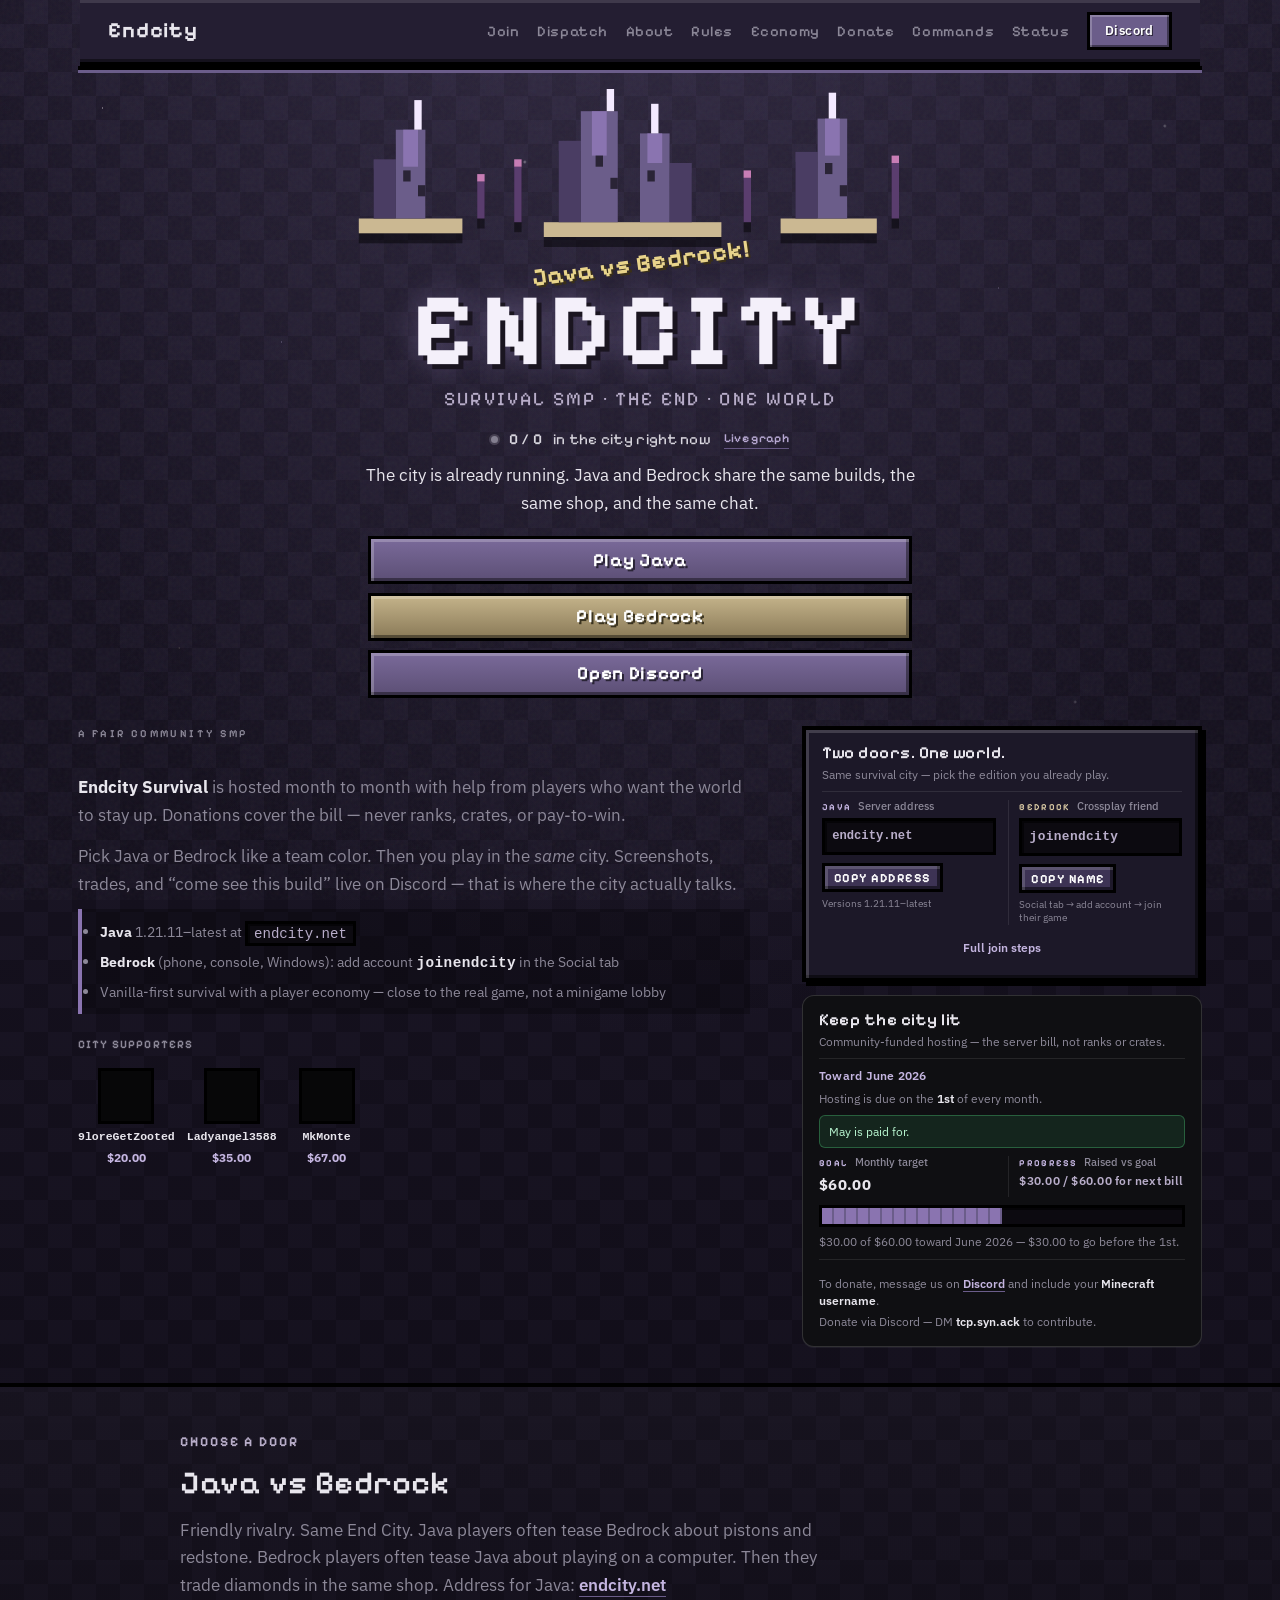
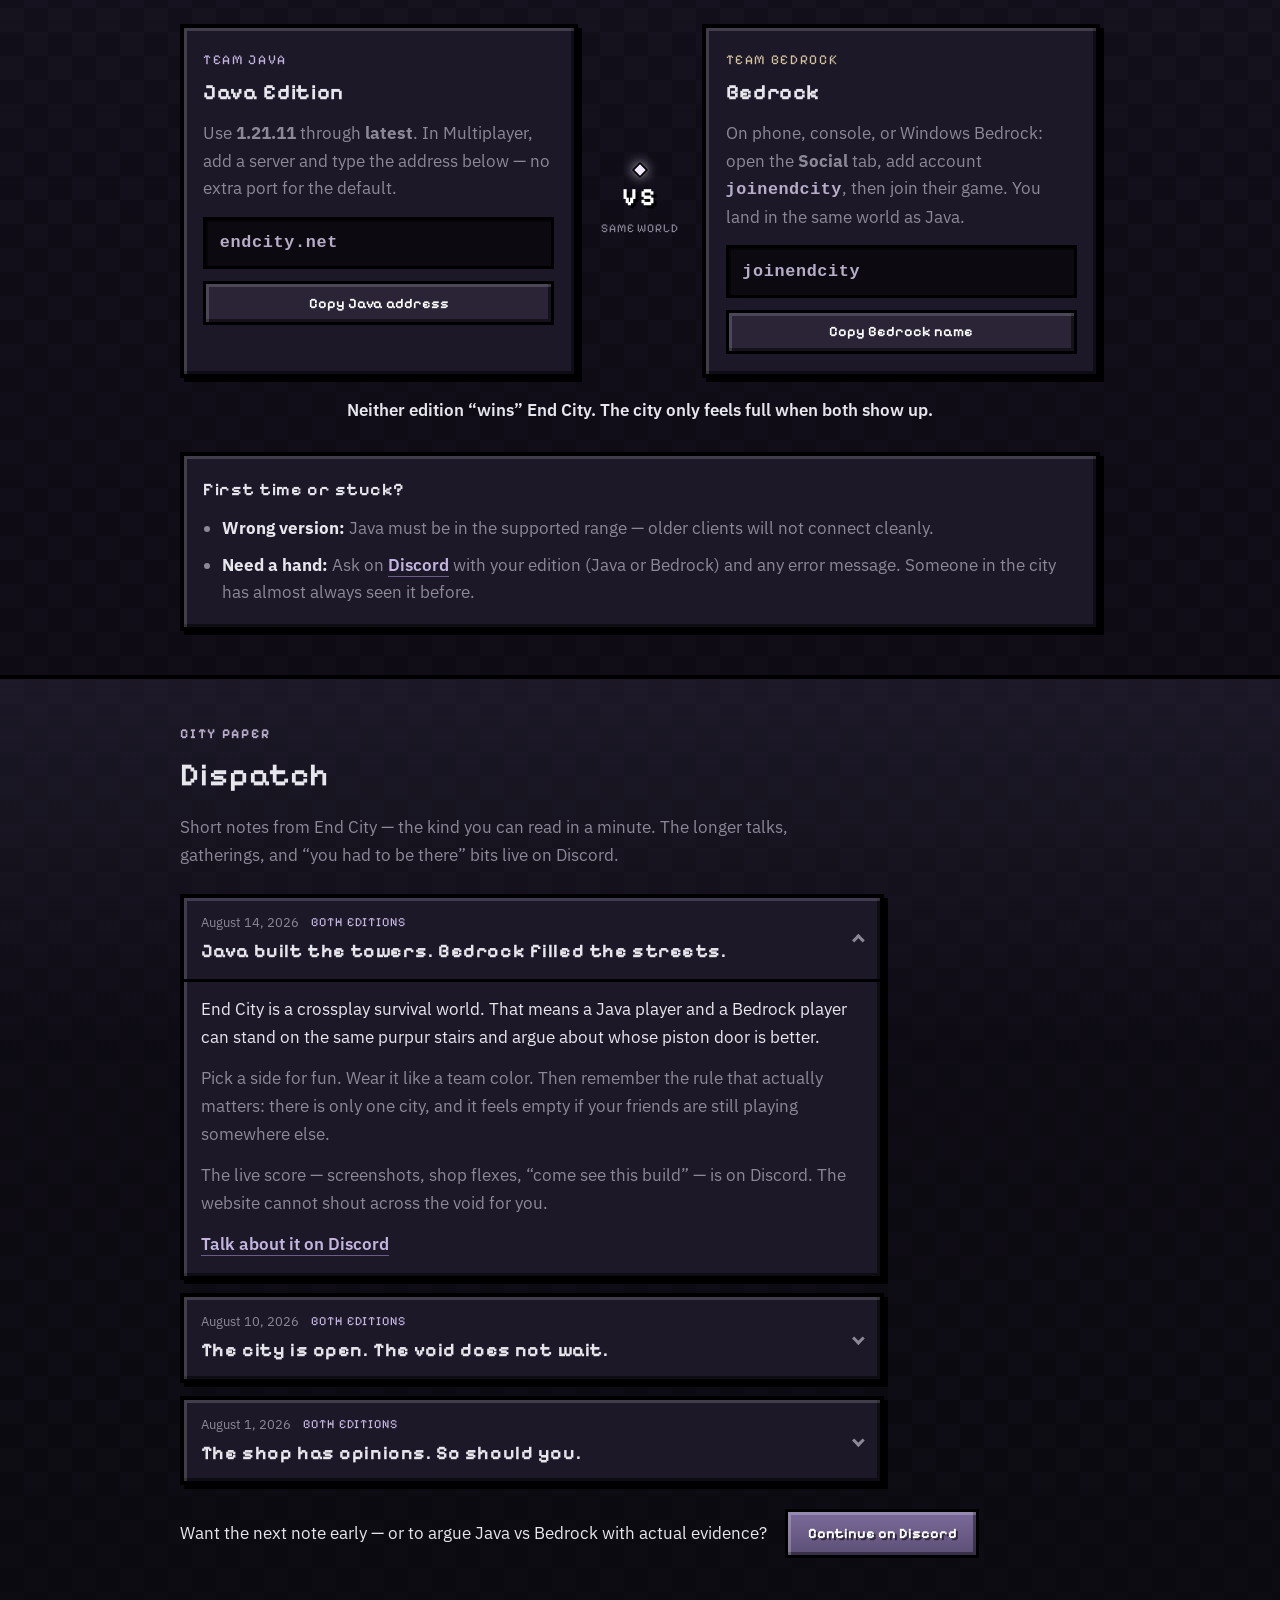
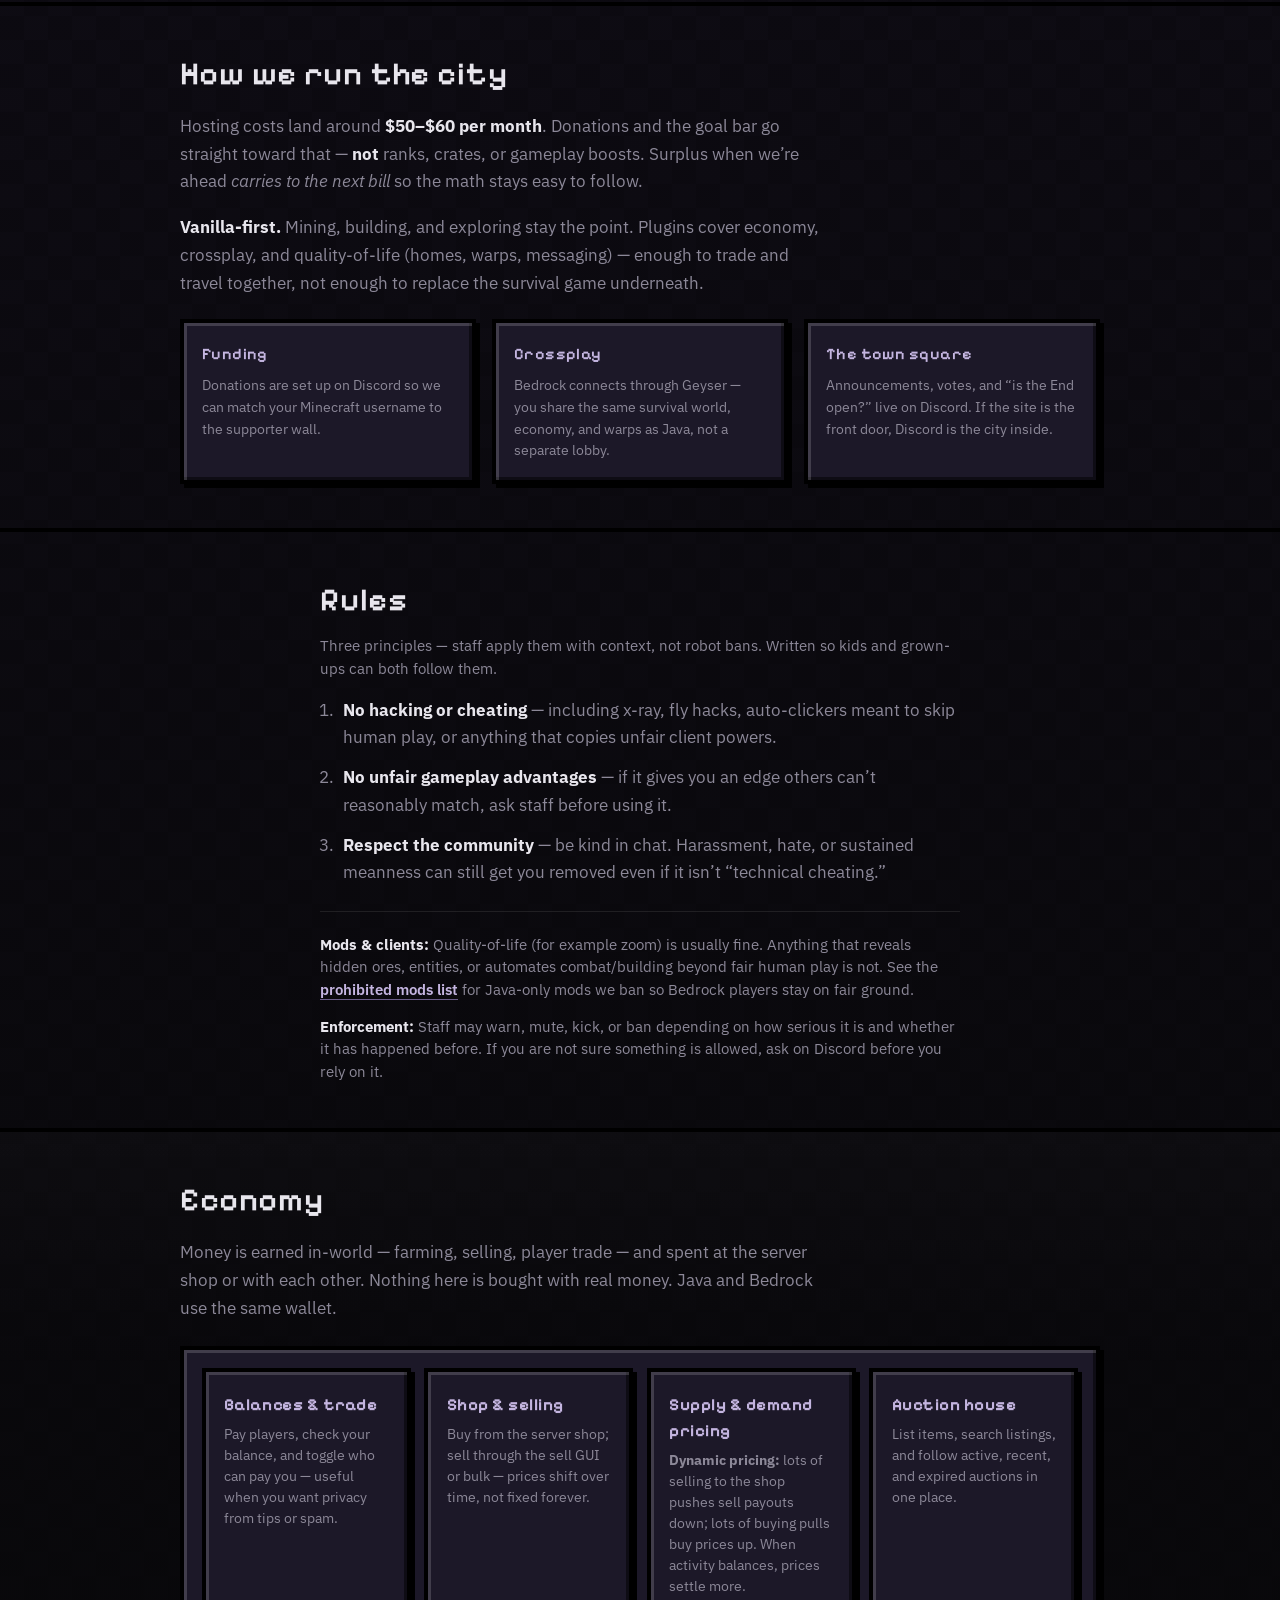
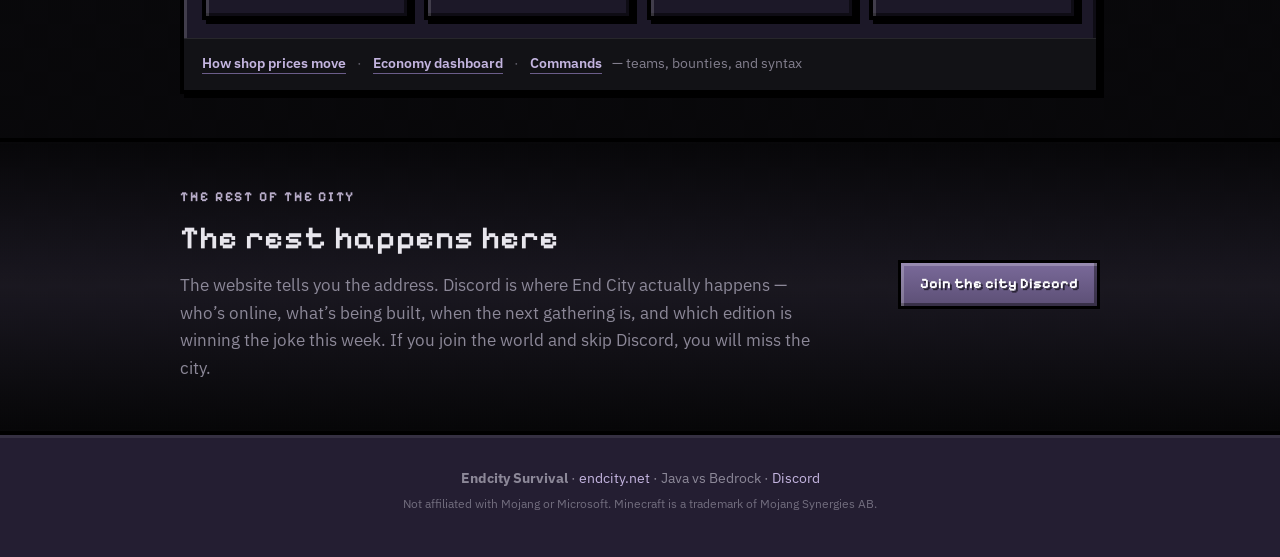
==== index.html @ c72b83fe "upo" ====
<!DOCTYPE html>
<html lang="en">
<head>
  <meta charset="UTF-8" />
  <meta name="viewport" content="width=device-width, initial-scale=1" />
  <meta name="description" content="Endcity Survival — Java vs Bedrock on one Minecraft SMP. Fair play, player economy, community-funded. Join at endcity.net." />
  <meta name="theme-color" content="#0a0a0c" />
  <title>Endcity Survival — Java vs Bedrock</title>
  <link rel="preconnect" href="https://fonts.googleapis.com" />
  <link rel="preconnect" href="https://fonts.gstatic.com" crossorigin />
  <link href="https://fonts.googleapis.com/css2?family=Fraunces:ital,opsz,wght@0,9..144,500;0,9..144,600;0,9..144,700;1,9..144,500&family=IBM+Plex+Sans:ital,wght@0,400;0,500;0,600;0,700;1,400&family=Pixelify+Sans:wght@400;500;600;700&display=swap" rel="stylesheet" />
  <link rel="stylesheet" href="styles.css" />
  <link rel="stylesheet" href="home.css" />
</head>
<body class="page-home">
  <div class="noise" aria-hidden="true"></div>
  <div class="void-stars" aria-hidden="true"></div>
  <header class="site-header">
    <a class="logo" href="#top"><span class="logo-mark" aria-hidden="true"></span>Endcity</a>
    <nav class="nav" aria-label="Primary">
      <a href="#join">Join</a>
      <a href="#dispatch">Dispatch</a>
      <a href="#about">About</a>
      <a href="#rules">Rules</a>
      <a href="#economy">Economy</a>
      <a href="#donate">Donate</a>
      <a href="commands.html">Commands</a>
      <a href="/status">Status</a>
      <a class="nav-cta" href="https://discord.gg/Z5sZx9cjsC" data-discord-invite target="_blank" rel="noopener noreferrer">Discord</a>
    </nav>
    <button type="button" class="nav-toggle" aria-expanded="false" aria-controls="nav-panel" aria-label="Open menu">
      <span></span><span></span><span></span>
    </button>
  </header>
  <div id="nav-panel" class="nav-panel" hidden>
    <div class="nav-panel-group">
      <a href="#join">Join</a>
      <a href="#dispatch">Dispatch</a>
      <a href="#about">About</a>
      <a href="#rules">Rules</a>
      <a href="#economy">Economy</a>
      <a href="#donate">Donate</a>
      <a href="commands.html">Commands</a>
      <a href="/status">Status</a>
      <a class="nav-cta nav-cta--panel" href="https://discord.gg/Z5sZx9cjsC" data-discord-invite target="_blank" rel="noopener noreferrer">Discord</a>
    </div>
  </div>

  <main id="top">
    <section class="hero-section end-hero" aria-labelledby="intro-heading">
      <div class="end-banner" aria-hidden="true">
        <svg class="end-banner-art" viewBox="0 0 320 80" xmlns="http://www.w3.org/2000/svg" preserveAspectRatio="xMidYMax meet">
          <g fill="#cbb892">
            <rect x="8" y="70" width="56" height="8"/>
            <rect x="108" y="72" width="96" height="8"/>
            <rect x="236" y="70" width="52" height="8"/>
          </g>
          <g fill="#4a3d63">
            <rect x="16" y="38" width="12" height="32"/>
            <rect x="116" y="28" width="12" height="44"/>
            <rect x="176" y="40" width="12" height="32"/>
            <rect x="244" y="34" width="12" height="36"/>
          </g>
          <g fill="#6b5d8a">
            <rect x="28" y="22" width="16" height="48"/>
            <rect x="128" y="12" width="20" height="60"/>
            <rect x="160" y="24" width="16" height="48"/>
            <rect x="256" y="16" width="16" height="54"/>
          </g>
          <g fill="#8a74b0">
            <rect x="32" y="22" width="8" height="20"/>
            <rect x="134" y="12" width="8" height="24"/>
            <rect x="164" y="24" width="8" height="16"/>
            <rect x="260" y="16" width="8" height="20"/>
          </g>
          <g fill="#2a2436">
            <rect x="32" y="44" width="4" height="6"/>
            <rect x="40" y="52" width="4" height="6"/>
            <rect x="136" y="36" width="4" height="6"/>
            <rect x="144" y="48" width="4" height="6"/>
            <rect x="164" y="44" width="4" height="6"/>
            <rect x="260" y="40" width="4" height="6"/>
            <rect x="268" y="52" width="4" height="6"/>
          </g>
          <g fill="#f3e9ff">
            <rect x="38" y="6" width="4" height="16"/>
            <rect x="142" y="0" width="4" height="12"/>
            <rect x="166" y="8" width="4" height="16"/>
            <rect x="262" y="2" width="4" height="14"/>
          </g>
          <g fill="#5a3d6e">
            <rect x="72" y="50" width="4" height="20"/>
            <rect x="92" y="42" width="4" height="30"/>
            <rect x="216" y="48" width="4" height="24"/>
            <rect x="296" y="40" width="4" height="30"/>
          </g>
          <g fill="#c77db5">
            <rect x="72" y="46" width="4" height="4"/>
            <rect x="92" y="38" width="4" height="4"/>
            <rect x="216" y="44" width="4" height="4"/>
            <rect x="296" y="36" width="4" height="4"/>
          </g>
        </svg>
      </div>

      <div class="mc-title">
        <p class="mc-splash">Java vs Bedrock!</p>
        <h1 id="intro-heading" class="intro-title">Endcity</h1>
        <p class="mc-title-sub">Survival SMP · The End · One world</p>
        <p class="hero-playercount" id="hero-playercount" aria-live="polite">
          <span class="hero-playercount__dot" id="hero-playercount-dot" aria-hidden="true"></span>
          <span class="hero-playercount__nums">
            <span id="hero-playercount-online">—</span><span class="hero-playercount__sep" aria-hidden="true"> / </span><span id="hero-playercount-max">—</span>
          </span>
          <span class="hero-playercount__suffix">in the city right now</span>
          <a class="domain-link hero-playercount__link" href="/status">Live graph</a>
        </p>
        <p class="hero-deck">The city is already running. Java and Bedrock share the same builds, the same shop, and the same chat.</p>
        <div class="hero-actions hero-actions--primary">
          <a class="btn btn-hero" href="#join">Play Java</a>
          <a class="btn btn-hero btn-hero--bedrock" href="#join">Play Bedrock</a>
          <a class="btn btn-hero" href="https://discord.gg/Z5sZx9cjsC" data-discord-invite target="_blank" rel="noopener noreferrer">Open Discord</a>
        </div>
      </div>

      <div class="hero-shell">
        <div class="hero-primary">
          <p class="intro-eyebrow">A fair community SMP</p>
          <div class="hero-about">
            <p>
              <strong>Endcity Survival</strong> is hosted month to month with help from players who want the world to stay up.
              Donations cover the bill — never ranks, crates, or pay-to-win.
            </p>
            <p>
              Pick Java or Bedrock like a team color. Then you play in the <em>same</em> city. Screenshots, trades, and “come see this build” live on Discord — that is where the city actually talks.
            </p>
            <ul class="hero-highlights">
              <li><strong>Java</strong> 1.21.11–latest at <code class="hero-inline-code" translate="no">endcity.net</code></li>
              <li><strong>Bedrock</strong> (phone, console, Windows): add account <strong class="join-gamertag" translate="no">joinendcity</strong> in the Social tab</li>
              <li>Vanilla-first survival with a player economy — close to the real game, not a minigame lobby</li>
            </ul>
          </div>

          <div class="donor-strip-wrap">
            <h2 class="donor-strip-title">City supporters</h2>
            <div class="donor-strip" role="region" aria-label="Recent supporters" id="donor-strip-region">
              <div class="donor-strip__track" id="donor-strip-track"></div>
            </div>
            <p class="donor-strip-empty" id="donor-strip-empty" hidden>
              No supporters listed yet — thank you for helping keep Endcity online.
            </p>
          </div>
        </div>

        <aside class="hero-aside" aria-label="Join and funding goal">
          <div class="aside-panel aside-panel--join join-card">
            <div class="join-card__head">
              <h2 class="join-card__title">Two doors. One world.</h2>
              <p class="join-card__deck">Same survival city — pick the edition you already play.</p>
            </div>
            <div class="join-card__grid" role="group" aria-label="Java and Bedrock connection details">
              <div class="join-card__col">
                <p class="join-card__kicker">
                  <span class="join-card__badge">Java</span>
                  <span class="join-card__kicker-text">Server address</span>
                </p>
                <code class="join-card__value join-card__value--address" translate="no">endcity.net</code>
                <button type="button" class="copy-chip" data-copy="endcity.net" data-copy-label="Java address" aria-label="Copy Java address">Copy address</button>
                <p class="join-card__note">Versions 1.21.11–latest</p>
              </div>
              <div class="join-card__col join-card__col--bedrock">
                <p class="join-card__kicker">
                  <span class="join-card__badge join-card__badge--bedrock">Bedrock</span>
                  <span class="join-card__kicker-text">Crossplay friend</span>
                </p>
                <code class="join-card__value join-card__value--tag" translate="no">joinendcity</code>
                <button type="button" class="copy-chip" data-copy="joinendcity" data-copy-label="Bedrock account" aria-label="Copy Bedrock account name">Copy name</button>
                <p class="join-card__note">Social tab → add account → join their game</p>
              </div>
            </div>
            <a class="join-card__link" href="#join">Full join steps</a>
          </div>

          <section id="donate" class="section-donate aside-fund" aria-labelledby="donate-heading">
            <div class="donate-card donate-card--sidebar fund-card">
              <div class="fund-card__head">
                <h2 id="donate-heading" class="fund-card__title">Keep the city lit</h2>
                <p class="fund-card__deck">Community-funded hosting — the server bill, not ranks or crates.</p>
              </div>

              <div class="fund-card__panel">
                <p class="fund-card__period" id="goal-month">—</p>
                <p class="fund-card__bill" id="bill-due-line"></p>
                <p class="fund-card__billing-note" id="billing-note" hidden></p>

                <div class="fund-card__grid">
                  <div class="fund-card__col">
                    <p class="fund-card__kicker">
                      <span class="fund-card__badge">Goal</span>
                      <span class="fund-card__kicker-text">Monthly target</span>
                    </p>
                    <p class="fund-card__figure" id="goal-amount">$0.00</p>
                  </div>
                  <div class="fund-card__col fund-card__col--split">
                    <p class="fund-card__kicker">
                      <span class="fund-card__badge">Progress</span>
                      <span class="fund-card__kicker-text">Raised vs goal</span>
                    </p>
                    <p class="fund-card__figure fund-card__figure--progress" id="fund-raised-summary">—</p>
                  </div>
                </div>

                <div
                  class="progress-wrap progress-wrap--sidebar progress-wrap--fund"
                  role="progressbar"
                  aria-valuemin="0"
                  aria-valuemax="100"
                  aria-valuenow="0"
                  aria-labelledby="goal-progress-label"
                  id="goal-progressbar"
                >
                  <div class="progress-fill" id="progress-fill"></div>
                  <span class="progress-label sr-only" id="goal-progress-label">$0.00 toward goal</span>
                </div>

                <p class="fund-card__status" id="goal-status"></p>
                <p class="fund-card__rollover goal-rollover" id="goal-rollover" hidden></p>
              </div>

              <div class="fund-card__footer">
                <p class="fund-card__hint donate-instructions donate-instructions--compact">
                  To donate, message us on <a class="domain-link" href="https://discord.gg/Z5sZx9cjsC" data-discord-invite target="_blank" rel="noopener noreferrer">Discord</a> and include your <strong>Minecraft username</strong>.
                </p>
                <p class="fund-card__alts donate-alt-payments donate-alt-payments--compact" id="donate-alt-payments"></p>
              </div>
            </div>
          </section>
        </aside>
      </div>
    </section>

    <section id="join" class="section section-join edition-section">
      <div class="section-inner">
        <p class="edition-kicker">Choose a door</p>
        <h2 class="section-title">Java vs Bedrock</h2>
        <p class="section-intro join-lead">
          Friendly rivalry. Same End City. Java players often tease Bedrock about pistons and redstone. Bedrock players often tease Java about playing on a computer. Then they trade diamonds in the same shop. Address for Java: <a class="domain-link" href="https://endcity.net">endcity.net</a>
        </p>

        <div class="edition-arena">
          <article class="edition-card edition-card--java">
            <p class="edition-card__side">Team Java</p>
            <h3 class="edition-card__title">Java Edition</h3>
            <p class="edition-card__text">
              Use <strong>1.21.11</strong> through <strong>latest</strong>. In Multiplayer, add a server and type the address below — no extra port for the default.
            </p>
            <p class="join-address" translate="no"><code>endcity.net</code></p>
            <button type="button" class="btn btn-ghost copy-btn" data-copy="endcity.net" data-copy-label="Java address" aria-label="Copy Java address">Copy Java address</button>
          </article>

          <div class="edition-vs" aria-hidden="true">
            <span class="edition-vs__gem"></span>
            <span class="edition-vs__label">VS</span>
            <span class="edition-vs__note">same world</span>
          </div>

          <article class="edition-card edition-card--bedrock">
            <p class="edition-card__side">Team Bedrock</p>
            <h3 class="edition-card__title">Bedrock</h3>
            <p class="edition-card__text">
              On phone, console, or Windows Bedrock: open the <strong>Social</strong> tab, add account <strong class="join-gamertag" translate="no">joinendcity</strong>, then join their game. You land in the same world as Java.
            </p>
            <p class="join-address" translate="no"><code>joinendcity</code></p>
            <button type="button" class="btn btn-ghost copy-btn" data-copy="joinendcity" data-copy-label="Bedrock account" aria-label="Copy Bedrock account name">Copy Bedrock name</button>
          </article>
        </div>

        <p class="edition-together">
          Neither edition “wins” End City. The city only feels full when both show up.
        </p>

        <div class="join-extra">
          <h3 class="join-extra-title">First time or stuck?</h3>
          <ul class="join-tips">
            <li><strong>Wrong version:</strong> Java must be in the supported range — older clients will not connect cleanly.</li>
            <li><strong>Need a hand:</strong> Ask on <a class="domain-link" href="https://discord.gg/Z5sZx9cjsC" data-discord-invite target="_blank" rel="noopener noreferrer">Discord</a> with your edition (Java or Bedrock) and any error message. Someone in the city has almost always seen it before.</li>
          </ul>
        </div>
      </div>
    </section>

    <!-- Dispatch / manual blog: edit data/blog-posts.json (newest first), then deploy on Cloudflare Pages. -->
    <section id="dispatch" class="section section-dispatch" aria-labelledby="dispatch-heading">
      <div class="section-inner">
        <p class="edition-kicker">City paper</p>
        <h2 id="dispatch-heading" class="section-title">Dispatch</h2>
        <p class="section-intro">
          Short notes from End City — the kind you can read in a minute. The longer talks, gatherings, and “you had to be there” bits live on Discord.
        </p>
        <div class="dispatch-list" id="dispatch-list">
          <p class="dispatch-fallback muted">Loading city notes…</p>
        </div>
        <p class="dispatch-discord">
          Want the next note early — or to argue Java vs Bedrock with actual evidence?
          <a class="btn btn-primary btn-community" href="https://discord.gg/Z5sZx9cjsC" data-discord-invite target="_blank" rel="noopener noreferrer">Continue on Discord</a>
        </p>
      </div>
    </section>

    <section id="about" class="section section-about">
      <div class="section-inner">
        <h2 class="section-title">How we run the city</h2>
        <p class="section-intro">
          Hosting costs land around <strong>$50–$60 per month</strong>. Donations and the goal bar go straight toward that — <strong>not</strong> ranks, crates, or gameplay boosts. Surplus when we’re ahead <em>carries to the next bill</em> so the math stays easy to follow.
        </p>
        <p class="section-intro section-intro--tight">
          <strong>Vanilla-first.</strong> Mining, building, and exploring stay the point. Plugins cover economy, crossplay, and quality-of-life (homes, warps, messaging) — enough to trade and travel together, not enough to replace the survival game underneath.
        </p>
        <div class="about-grid">
          <article class="about-card">
            <h3 class="about-card-title">Funding</h3>
            <p class="about-card-text">Donations are set up on Discord so we can match your Minecraft username to the supporter wall.</p>
          </article>
          <article class="about-card">
            <h3 class="about-card-title">Crossplay</h3>
            <p class="about-card-text">Bedrock connects through Geyser — you share the same survival world, economy, and warps as Java, not a separate lobby.</p>
          </article>
          <article class="about-card">
            <h3 class="about-card-title">The town square</h3>
            <p class="about-card-text">Announcements, votes, and “is the End open?” live on Discord. If the site is the front door, Discord is the city inside.</p>
          </article>
        </div>
      </div>
    </section>

    <section id="rules" class="section section-rules">
      <div class="section-inner narrow">
        <h2 class="section-title">Rules</h2>
        <p class="muted">Three principles — staff apply them with context, not robot bans. Written so kids and grown-ups can both follow them.</p>
        <ol class="rules-list">
          <li><strong>No hacking or cheating</strong> — including x-ray, fly hacks, auto-clickers meant to skip human play, or anything that copies unfair client powers.</li>
          <li><strong>No unfair gameplay advantages</strong> — if it gives you an edge others can’t reasonably match, ask staff before using it.</li>
          <li><strong>Respect the community</strong> — be kind in chat. Harassment, hate, or sustained meanness can still get you removed even if it isn’t “technical cheating.”</li>
        </ol>
        <div class="rules-extra">
          <p><strong>Mods &amp; clients:</strong> Quality-of-life (for example zoom) is usually fine. Anything that reveals hidden ores, entities, or automates combat/building beyond fair human play is not. See the <a class="domain-link" href="mods.html">prohibited mods list</a> for Java-only mods we ban so Bedrock players stay on fair ground.</p>
          <p><strong>Enforcement:</strong> Staff may warn, mute, kick, or ban depending on how serious it is and whether it has happened before. If you are not sure something is allowed, ask on Discord before you rely on it.</p>
        </div>
      </div>
    </section>

    <section id="economy" class="section section-economy">
      <div class="section-inner">
        <h2 class="section-title">Economy</h2>
        <p class="section-intro">
          Money is earned in-world — farming, selling, player trade — and spent at the server shop or with each other. Nothing here is bought with real money. Java and Bedrock use the same wallet.
        </p>
        <div class="econ-stack">
          <div class="econ-grid">
            <article class="econ-card">
              <h3>Balances &amp; trade</h3>
              <p>Pay players, check your balance, and toggle who can pay you — useful when you want privacy from tips or spam.</p>
            </article>
            <article class="econ-card">
              <h3>Shop &amp; selling</h3>
              <p>Buy from the server shop; sell through the sell GUI or bulk — prices shift over time, not fixed forever.</p>
            </article>
            <article class="econ-card econ-card--feature">
              <h3>Supply &amp; demand pricing</h3>
              <p>
                <strong>Dynamic pricing:</strong> lots of selling to the shop pushes sell payouts down; lots of buying pulls buy prices up. When activity balances, prices settle more.
              </p>
            </article>
            <article class="econ-card">
              <h3>Auction house</h3>
              <p>List items, search listings, and follow active, recent, and expired auctions in one place.</p>
            </article>
          </div>
          <footer class="econ-section-footer">
            <a class="domain-link" href="economy.html">How shop prices move</a>
            <span class="econ-section-footer__sep" aria-hidden="true">·</span>
            <a class="domain-link" href="economy-dashboard.html">Economy dashboard</a>
            <span class="econ-section-footer__sep" aria-hidden="true">·</span>
            <a class="domain-link" href="commands.html">Commands</a>
            <span class="econ-section-footer__rest">— teams, bounties, and syntax</span>
          </footer>
        </div>
      </div>
    </section>

    <section id="community" class="section section-community" aria-labelledby="community-heading">
      <div class="section-inner section-inner--community">
        <div class="community-copy">
          <p class="edition-kicker">The rest of the city</p>
          <h2 id="community-heading" class="section-title">The rest happens here</h2>
          <p class="section-intro community-lead">
            The website tells you the address. Discord is where End City actually happens — who’s online, what’s being built, when the next gathering is, and which edition is winning the joke this week. If you join the world and skip Discord, you will miss the city.
          </p>
        </div>
        <div class="community-actions">
          <a class="btn btn-primary btn-community" href="https://discord.gg/Z5sZx9cjsC" data-discord-invite target="_blank" rel="noopener noreferrer">Join the city Discord</a>
        </div>
      </div>
    </section>
  </main>

  <footer class="site-footer">
    <p><strong>Endcity Survival</strong> · <a href="https://endcity.net">endcity.net</a> · Java vs Bedrock · <a href="https://discord.gg/Z5sZx9cjsC" data-discord-invite target="_blank" rel="noopener noreferrer">Discord</a></p>
    <p class="footer-small">Not affiliated with Mojang or Microsoft. Minecraft is a trademark of Mojang Synergies AB.</p>
  </footer>

  <script src="js/config.js"></script>
  <script src="js/main.js"></script>
  <script src="js/hero-playercount.js"></script>
  <script src="js/home.js"></script>
</body>
</html>
---- styles.css ----
/* Endcity — void / stone (not “AI purple landing”) */
:root {
  --accent: #9d8bc9;
  --accent-bright: #c4b5e0;
  --accent-deep: #6b5d8a;
  --accent-muted: #b8adc9;
  --bg-deep: #070708;
  --bg-card: #0f0f12;
  --bg-elevated: #141418;
  --text: #e8e6ed;
  --text-muted: #8c8898;
  --accent-soft: rgba(157, 139, 201, 0.12);
  --border: rgba(255, 255, 255, 0.09);
  --border-strong: rgba(255, 255, 255, 0.14);
  --radius: 10px;
  --radius-lg: 12px;
  --font-sans: "IBM Plex Sans", system-ui, sans-serif;
  --font-display: "Fraunces", Georgia, "Times New Roman", serif;
  --shadow: 0 1px 0 rgba(255, 255, 255, 0.06);
  --content-max: 920px;
  --pad-x: clamp(1rem, 4vw, 1.75rem);

  --scrollbar-w: 10px;
  --scrollbar-h: 7px;
  --scrollbar-radius: 6px;
  --scrollbar-track: #101014;
  --scrollbar-track-edge: rgba(255, 255, 255, 0.06);
  --scrollbar-thumb-top: #a898c4;
  --scrollbar-thumb-mid: #7d6d9e;
  --scrollbar-thumb-bot: #5a4d72;
  --scrollbar-thumb-border: rgba(255, 255, 255, 0.12);
  --scrollbar-thumb-hover: #b5a6d4;
  --scrollbar-thumb-active: #5c4f75;

  /* Shop snapshot table — % up/down */
  --shop-up: #6ee7a8;
  --shop-down-bright: #fca5a5;
  --shop-neutral: var(--text-muted);
  /* Pressure badges */
  --shop-pressure-demand-bg: rgba(34, 197, 94, 0.14);
  --shop-pressure-demand-fg: #86efac;
  --shop-pressure-supply-bg: rgba(248, 113, 113, 0.14);
  --shop-pressure-supply-fg: #fca5a5;
  --shop-pressure-mixed-bg: rgba(245, 158, 11, 0.12);
  --shop-pressure-mixed-fg: #fcd34d;
}

*,
*::before,
*::after {
  box-sizing: border-box;
}

/* Scrollbars — Firefox (solid thumb; no gradients in spec) */
html {
  scroll-behavior: smooth;
  scrollbar-width: thin;
  scrollbar-color: var(--scrollbar-thumb-mid) var(--scrollbar-track);
}

*::-webkit-scrollbar {
  width: var(--scrollbar-w);
  height: var(--scrollbar-w);
}

*::-webkit-scrollbar-track {
  background: var(--scrollbar-track);
  border-radius: var(--scrollbar-radius);
  box-shadow: inset 0 0 0 1px var(--scrollbar-track-edge);
}

*::-webkit-scrollbar-thumb {
  border-radius: var(--scrollbar-radius);
  border: 3px solid transparent;
  background-clip: padding-box;
  background-image: linear-gradient(
    180deg,
    var(--scrollbar-thumb-top) 0%,
    var(--scrollbar-thumb-mid) 42%,
    var(--scrollbar-thumb-bot) 100%
  );
  box-shadow:
    inset 0 1px 0 rgba(255, 255, 255, 0.2),
    0 0 0 1px var(--scrollbar-thumb-border);
}

*::-webkit-scrollbar-thumb:hover {
  background-image: linear-gradient(
    180deg,
    #e8c4ff 0%,
    var(--scrollbar-thumb-hover) 45%,
    #8b4ec4 100%
  );
  box-shadow:
    inset 0 1px 0 rgba(255, 255, 255, 0.28),
    0 0 0 1px rgba(232, 200, 255, 0.35);
}

*::-webkit-scrollbar-thumb:active {
  background-image: linear-gradient(180deg, var(--scrollbar-thumb-active), #5a2d78);
  box-shadow: inset 0 2px 4px rgba(0, 0, 0, 0.35);
}

*::-webkit-scrollbar-corner {
  background: var(--scrollbar-track);
  box-shadow: inset 0 0 0 1px var(--scrollbar-track-edge);
}

body {
  margin: 0;
  font-family: var(--font-sans);
  font-weight: 400;
  color: var(--text);
  background: var(--bg-deep);
  line-height: 1.55;
  min-height: 100vh;
  -webkit-font-smoothing: antialiased;
}

.page-404 {
  position: relative;
  z-index: 1;
  max-width: 36rem;
  margin: 0 auto;
  padding: 5rem var(--pad-x) 4rem;
  text-align: center;
}

.noise {
  pointer-events: none;
  position: fixed;
  inset: 0;
  z-index: 0;
  opacity: 0.022;
  background-image: url("data:image/svg+xml,%3Csvg viewBox='0 0 256 256' xmlns='http://www.w3.org/2000/svg'%3E%3Cfilter id='n'%3E%3CfeTurbulence type='fractalNoise' baseFrequency='0.85' numOctaves='4' stitchTiles='stitch'/%3E%3C/filter%3E%3Crect width='100%25' height='100%25' filter='url(%23n)'/%3E%3C/svg%3E");
}

main,
.site-header,
.site-maintenance-banner,
.site-footer {
  position: relative;
  z-index: 1;
}

/* Header */
.site-header {
  display: flex;
  align-items: center;
  justify-content: space-between;
  gap: 1rem;
  padding: 0.75rem var(--pad-x);
  max-width: 1120px;
  margin: 0 auto;
  border-bottom: 1px solid var(--border);
  background: color-mix(in srgb, var(--bg-deep) 92%, transparent);
  backdrop-filter: blur(10px);
  -webkit-backdrop-filter: blur(10px);
  position: sticky;
  top: 0;
  z-index: 20;
}

.site-maintenance-banner {
  max-width: 1120px;
  margin: 0 auto;
  padding: 0.55rem var(--pad-x);
  border-left: 1px solid var(--border);
  border-right: 1px solid var(--border);
  border-bottom: 1px solid var(--border);
  background: rgba(140, 104, 38, 0.22);
  color: #ffe9be;
  font-size: 0.86rem;
  line-height: 1.35;
}

@supports not (backdrop-filter: blur(10px)) {
  .site-header {
    background: var(--bg-deep);
  }
}

.logo {
  flex-shrink: 0;
  font-family: var(--font-sans);
  font-weight: 700;
  font-size: 1.15rem;
  letter-spacing: -0.02em;
  color: var(--text);
  text-decoration: none;
}

.logo span {
  color: var(--accent-bright);
  font-weight: 600;
}

.nav {
  display: none;
  flex-wrap: wrap;
  align-items: center;
  justify-content: flex-end;
  gap: clamp(0.65rem, 1.5vw, 1.1rem);
  row-gap: 0.35rem;
}

.nav a:not(.nav-cta) {
  color: var(--text-muted);
  text-decoration: none;
  font-weight: 500;
  font-size: 0.875rem;
  letter-spacing: 0.01em;
  transition: color 0.15s ease;
}

.nav a:not(.nav-cta):hover {
  color: var(--text);
}

.nav .nav-cta {
  flex-shrink: 0;
  padding: 0.38rem 0.95rem;
  border-radius: 999px;
  border: 1px solid color-mix(in srgb, var(--accent-deep) 70%, var(--border));
  background: var(--accent-soft);
  color: var(--accent-bright) !important;
  font-weight: 600;
  font-size: 0.8rem;
  letter-spacing: 0.03em;
  text-decoration: none;
  transition:
    color 0.15s ease,
    background 0.15s ease,
    border-color 0.15s ease;
}

.nav .nav-cta:hover {
  color: var(--text) !important;
  background: color-mix(in srgb, var(--accent-deep) 22%, transparent);
  border-color: var(--accent-muted);
  text-decoration: none;
}

.nav-toggle {
  display: flex;
  flex-direction: column;
  gap: 5px;
  background: none;
  border: none;
  cursor: pointer;
  padding: 0.5rem;
  margin-right: -0.25rem;
}

.nav-toggle span {
  display: block;
  width: 22px;
  height: 2px;
  background: var(--text);
  border-radius: 1px;
}

.nav-panel {
  display: none;
  flex-direction: column;
  gap: 0;
  padding: 0.5rem var(--pad-x) 1.15rem;
  background: var(--bg-card);
  border-bottom: 1px solid var(--border);
}

.nav-panel.is-open {
  display: flex;
}

.nav-panel-group {
  display: flex;
  flex-direction: column;
  gap: 0.2rem;
  padding: 0.55rem 0;
}

.nav-panel-group + .nav-panel-group {
  border-top: 1px solid var(--border);
}

.nav-panel a {
  color: var(--text);
  text-decoration: none;
  font-weight: 600;
  font-size: 0.95rem;
  padding: 0.4rem 0;
  border-radius: var(--radius);
}

.nav-panel a:hover {
  color: var(--accent-bright);
}

.nav-cta--panel {
  display: flex !important;
  align-items: center;
  justify-content: center;
  padding: 0.55rem 1rem !important;
  border-radius: var(--radius) !important;
  border: 1px solid color-mix(in srgb, var(--accent-deep) 70%, var(--border)) !important;
  background: var(--accent-soft) !important;
  color: var(--accent-bright) !important;
  font-weight: 600 !important;
  font-size: 0.88rem !important;
  letter-spacing: 0.04em;
  text-decoration: none !important;
}

.nav-cta--panel:hover {
  color: var(--text) !important;
  background: color-mix(in srgb, var(--accent-deep) 22%, transparent) !important;
  text-decoration: none !important;
}

@media (min-width: 768px) {
  .nav-toggle {
    display: none;
  }

  .nav {
    display: flex;
  }

  .nav-panel {
    display: none !important;
  }
}

/* Hero — first screen */
.hero-section {
  position: relative;
  max-width: 1180px;
  margin: 0 auto;
  padding: 1rem var(--pad-x) 2rem;
}

@media (min-width: 900px) {
  .hero-section {
    padding: 1.35rem var(--pad-x) 2.75rem;
  }
}

.hero-section::before {
  content: "";
  position: absolute;
  left: var(--pad-x);
  right: var(--pad-x);
  top: 0;
  height: 2px;
  background: linear-gradient(
    90deg,
    transparent 0%,
    var(--accent-deep) 15%,
    var(--accent) 50%,
    var(--accent-deep) 85%,
    transparent 100%
  );
  opacity: 0.45;
  pointer-events: none;
  z-index: 0;
}

.hero-shell {
  position: relative;
  z-index: 1;
  display: flex;
  flex-direction: column;
  gap: 1.35rem;
}

@media (max-width: 899px) {
  .hero-section {
    padding-bottom: 1.75rem;
  }

  .aside-fund {
    flex: 0 0 auto;
  }

  .donate-card--sidebar {
    flex: 0 1 auto;
  }
}

.hero-primary {
  display: flex;
  flex-direction: column;
  gap: 1rem;
  min-width: 0;
  align-self: stretch;
}

@media (max-width: 599px) {
  .hero-primary {
    gap: 0.85rem;
  }

  .hero-about p {
    font-size: 0.9rem;
  }

  .hero-highlights {
    font-size: 0.86rem;
    padding-left: 1rem;
  }
}

.hero-brand {
  padding: 0.15rem 0 0;
}

.hero-deck {
  margin: 0.55rem 0 0;
  font-size: 0.94rem;
  color: var(--text-muted);
  line-height: 1.5;
  max-width: 38rem;
}

@media (min-width: 900px) {
  .hero-deck {
    max-width: 36rem;
  }
}

.hero-about {
  margin: 0.25rem 0 0;
  max-width: 42rem;
}

.hero-about p {
  margin: 0 0 0.85rem;
  font-size: 0.95rem;
  color: var(--text-muted);
  line-height: 1.55;
}

.hero-about p:last-of-type {
  margin-bottom: 0.65rem;
}

.hero-about strong {
  color: var(--text);
}

.hero-highlights {
  margin: 0.65rem 0 0;
  padding: 0.65rem 0 0.65rem 1.15rem;
  border-left: 3px solid var(--accent-deep);
  font-size: 0.9rem;
  color: var(--text-muted);
  line-height: 1.5;
}

.hero-highlights li {
  margin-bottom: 0.4rem;
}

.hero-highlights li:last-child {
  margin-bottom: 0;
}

.hero-inline-code {
  font-family: ui-monospace, "Cascadia Code", "Segoe UI Mono", monospace;
  font-size: 0.88rem;
  padding: 0.1rem 0.35rem;
  background: rgba(0, 0, 0, 0.25);
  border-radius: 5px;
  color: var(--accent-muted);
}

/* Horizontal donor strip */
.donor-strip-wrap {
  margin-top: 0.35rem;
  min-width: 0;
}

.donor-strip-title {
  margin: 0 0 0.55rem;
  font-size: 0.72rem;
  font-weight: 700;
  text-transform: uppercase;
  letter-spacing: 0.1em;
  color: var(--text-muted);
}

.donor-strip {
  position: relative;
  margin: 0 -0.25rem;
  padding: 0.35rem 0.25rem 0.35rem;
  overflow-x: auto;
  overflow-y: hidden;
  -webkit-overflow-scrolling: touch;
  scrollbar-width: thin;
  scrollbar-color: var(--scrollbar-thumb-mid) var(--scrollbar-track);
}

.donor-strip::-webkit-scrollbar {
  height: var(--scrollbar-h);
}

.donor-strip::-webkit-scrollbar-thumb {
  background-image: linear-gradient(
    90deg,
    var(--scrollbar-thumb-bot) 0%,
    var(--scrollbar-thumb-mid) 50%,
    var(--scrollbar-thumb-top) 100%
  );
  box-shadow:
    inset 0 1px 0 rgba(255, 255, 255, 0.18),
    0 0 0 1px var(--scrollbar-thumb-border);
  border-width: 2px;
}

.donor-strip::-webkit-scrollbar-thumb:hover {
  background-image: linear-gradient(
    90deg,
    #8b4ec4 0%,
    var(--scrollbar-thumb-hover) 50%,
    #e8c4ff 100%
  );
}

.donor-strip::-webkit-scrollbar-thumb:active {
  background-image: linear-gradient(90deg, #5a2d78, var(--scrollbar-thumb-active));
}

.donor-strip__track {
  display: flex;
  flex-direction: row;
  gap: 0.75rem;
  width: max-content;
  padding-bottom: 0.15rem;
}

.donor-strip__item {
  flex: 0 0 auto;
  min-width: 76px;
  width: auto;
  display: flex;
  flex-direction: column;
  align-items: center;
  text-align: center;
  gap: 0.35rem;
}

.donor-strip__head {
  width: 56px;
  height: 56px;
  border-radius: 8px;
  border: 1px solid var(--border-strong);
  background: var(--bg-deep);
  image-rendering: pixelated;
  image-rendering: crisp-edges;
}

.donor-strip__name {
  font-size: 0.72rem;
  font-weight: 600;
  font-family: ui-monospace, "Cascadia Code", "Segoe UI Mono", monospace;
  color: var(--text);
  line-height: 1.2;
  white-space: nowrap;
}

.donor-strip__amt {
  font-size: 0.75rem;
  font-weight: 700;
  font-variant-numeric: tabular-nums;
  color: var(--accent-bright);
}

.donor-strip-empty {
  margin: 0.35rem 0 0;
  font-size: 0.88rem;
  color: var(--text-muted);
  font-style: italic;
}

.hero-actions.hero-actions--primary {
  margin-top: 0.85rem;
  gap: 0.85rem;
}

.hero-actions.hero-actions--primary .btn-hero {
  flex: 1 1 auto;
  min-width: min(100%, 11rem);
  justify-content: center;
}

@media (min-width: 520px) {
  .hero-actions.hero-actions--primary {
    flex-wrap: nowrap;
  }

  .hero-actions.hero-actions--primary .btn-hero {
    min-width: 0;
    flex: 1 1 0;
  }
}

.hero-aside {
  display: flex;
  flex-direction: column;
  gap: 0.85rem;
  min-width: 0;
}

.aside-panel {
  background: var(--bg-elevated);
  border: 1px solid var(--border);
  border-radius: var(--radius);
  padding: 1rem 1.15rem;
}

.aside-panel--join {
  flex: 0 0 auto;
  border-color: var(--border-strong);
  box-shadow: var(--shadow);
}

.aside-panel--join.join-card {
  border-radius: var(--radius-lg);
  padding: 0.85rem 1rem 0.9rem;
  background: var(--bg-card);
}

.join-card__head {
  margin-bottom: 0.5rem;
}

.join-card__title {
  font-family: var(--font-display);
  font-size: 1.05rem;
  font-weight: 600;
  margin: 0;
  letter-spacing: -0.02em;
  color: var(--text);
  line-height: 1.2;
}

.join-card__deck {
  margin: 0.25rem 0 0;
  font-size: 0.72rem;
  color: var(--text-muted);
  line-height: 1.35;
}

.join-card__grid {
  display: grid;
  grid-template-columns: minmax(0, 1fr) minmax(0, 1fr);
  gap: 0 0.75rem;
  margin: 0 0 0.45rem;
  padding: 0.5rem 0 0;
  border-top: 1px solid var(--border);
}

.join-card__col {
  min-width: 0;
  display: flex;
  flex-direction: column;
  gap: 0.32rem;
}

.join-card__col--bedrock {
  border-left: 1px solid var(--border);
  padding-left: 0.65rem;
}

.join-card__kicker {
  margin: 0;
  display: flex;
  flex-wrap: wrap;
  align-items: baseline;
  gap: 0.3rem 0.4rem;
  line-height: 1.15;
}

.join-card__badge {
  font-size: 0.58rem;
  font-weight: 700;
  text-transform: uppercase;
  letter-spacing: 0.14em;
  color: var(--accent-bright);
}

.join-card__kicker-text {
  font-size: 0.7rem;
  color: var(--text-muted);
  font-weight: 500;
}

.join-card__value {
  display: block;
  width: 100%;
  box-sizing: border-box;
  font-family: ui-monospace, "Cascadia Code", "Segoe UI Mono", monospace;
  font-size: 0.76rem;
  font-weight: 600;
  padding: 0.38rem 0.45rem;
  background: var(--bg-deep);
  border: 1px solid var(--border);
  border-radius: 6px;
  color: var(--accent-muted);
  word-break: break-all;
}

.join-card__value--tag {
  font-size: 0.8rem;
  letter-spacing: 0.03em;
  word-break: normal;
}

.join-card__note {
  margin: 0;
  font-size: 0.64rem;
  line-height: 1.3;
  color: var(--text-muted);
}

.join-card__link {
  display: block;
  margin-top: 0.1rem;
  padding: 0.38rem 0.35rem;
  font-size: 0.78rem;
  font-weight: 600;
  color: var(--accent-bright);
  text-decoration: none;
  text-align: center;
  border-radius: 6px;
  transition:
    color 0.15s ease,
    background 0.15s ease;
}

.join-card__link:hover {
  color: var(--text);
  background: rgba(255, 255, 255, 0.05);
}

@media (max-width: 340px) {
  .join-card__grid {
    grid-template-columns: 1fr;
    gap: 0.55rem 0;
  }

  .join-card__col--bedrock {
    border-left: none;
    padding-left: 0;
    border-top: 1px solid var(--border);
    padding-top: 0.5rem;
  }

  .fund-card__grid {
    grid-template-columns: 1fr;
    gap: 0.5rem 0;
  }

  .fund-card__col--split {
    border-left: none;
    padding-left: 0;
    border-top: 1px solid var(--border);
    padding-top: 0.45rem;
  }
}

.sr-only {
  position: absolute;
  width: 1px;
  height: 1px;
  padding: 0;
  margin: -1px;
  overflow: hidden;
  clip: rect(0, 0, 0, 0);
  white-space: nowrap;
  border: 0;
}

.aside-fund {
  display: flex;
  flex-direction: column;
  flex: 1 1 auto;
  min-height: 0;
  padding: 0 !important;
  margin: 0;
  border: none !important;
  background: transparent !important;
  box-shadow: none !important;
}

.donate-card--sidebar.fund-card {
  display: flex;
  flex-direction: column;
  flex: 1 1 auto;
  min-height: 0;
  padding: 0.85rem 1rem 0.95rem !important;
  border: 1px solid var(--border-strong) !important;
  border-radius: var(--radius-lg) !important;
  box-shadow: var(--shadow) !important;
  background: var(--bg-card) !important;
}

.fund-card__head {
  margin-bottom: 0.5rem;
}

.fund-card__title {
  font-family: var(--font-display);
  font-size: 1.05rem;
  font-weight: 600;
  margin: 0;
  letter-spacing: -0.02em;
  color: var(--text);
  line-height: 1.2;
}

.fund-card__deck {
  margin: 0.25rem 0 0;
  font-size: 0.72rem;
  color: var(--text-muted);
  line-height: 1.35;
}

.fund-card__panel {
  flex: 1 1 auto;
  min-height: 0;
  padding: 0.5rem 0 0;
  margin: 0 0 0.5rem;
  border-top: 1px solid var(--border);
}

.fund-card__period {
  margin: 0 0 0.35rem;
  font-size: 0.72rem;
  font-weight: 600;
  color: var(--accent-bright);
  letter-spacing: 0.02em;
}

.fund-card__bill {
  margin: 0 0 0.45rem;
  font-size: 0.78rem;
  color: var(--text-muted);
  line-height: 1.4;
}

.fund-card__bill strong {
  color: var(--text);
  font-weight: 600;
}

.fund-card__billing-note {
  margin: 0 0 0.5rem;
  padding: 0.45rem 0.55rem;
  font-size: 0.78rem;
  line-height: 1.35;
  color: #b8f5d0;
  background: rgba(45, 138, 84, 0.18);
  border: 1px solid rgba(78, 207, 122, 0.35);
  border-radius: 6px;
}

.fund-card__grid {
  display: grid;
  grid-template-columns: minmax(0, 1fr) minmax(0, 1fr);
  gap: 0 0.75rem;
  margin: 0 0 0.5rem;
}

.fund-card__col {
  min-width: 0;
  display: flex;
  flex-direction: column;
  gap: 0.28rem;
}

.fund-card__col--split {
  border-left: 1px solid var(--border);
  padding-left: 0.65rem;
}

.fund-card__kicker {
  margin: 0;
  display: flex;
  flex-wrap: wrap;
  align-items: baseline;
  gap: 0.3rem 0.4rem;
  line-height: 1.15;
}

.fund-card__badge {
  font-size: 0.58rem;
  font-weight: 700;
  text-transform: uppercase;
  letter-spacing: 0.14em;
  color: var(--accent-bright);
}

.fund-card__kicker-text {
  font-size: 0.7rem;
  color: var(--text-muted);
  font-weight: 500;
}

.fund-card__figure {
  margin: 0;
  font-size: 0.95rem;
  font-weight: 700;
  font-variant-numeric: tabular-nums;
  color: var(--text);
  letter-spacing: 0.02em;
}

.fund-card__figure--progress {
  font-size: 0.72rem;
  font-weight: 600;
  line-height: 1.35;
  color: var(--accent-muted);
}

.progress-wrap--sidebar {
  height: 34px;
}

.progress-wrap--fund {
  height: 28px;
  border-radius: 8px;
}

.progress-wrap--fund .progress-fill {
  border-radius: 6px;
}

.fund-card__status {
  margin: 0.45rem 0 0;
  font-size: 0.74rem;
  line-height: 1.4;
  color: var(--text-muted);
}

.fund-card__rollover {
  margin: 0.4rem 0 0;
  padding: 0.5rem 0.6rem;
  font-size: 0.72rem;
  line-height: 1.35;
  background: var(--accent-soft);
  border: 1px solid var(--border-strong);
  border-radius: 6px;
  color: var(--accent-muted);
}

.fund-card__footer {
  margin-top: auto;
  padding-top: 0.5rem;
  border-top: 1px solid var(--border);
  text-align: center;
}

.fund-card__hint.donate-instructions--compact {
  margin: 0.45rem 0 0 !important;
  font-size: 0.76rem !important;
  line-height: 1.4 !important;
  max-width: none !important;
  text-align: left !important;
  color: var(--text-muted);
}

.fund-card__alts.donate-alt-payments--compact {
  margin: 0.35rem 0 0 !important;
  font-size: 0.72rem !important;
  line-height: 1.4 !important;
  text-align: left !important;
}

/* After .btn / .btn-primary: override width 100% + inline-flex so the CTA centers in .fund-card__footer */
.btn-primary.btn-donate-sidebar {
  display: inline-flex;
  width: min(100%, 360px);
  justify-content: center;
  margin-left: auto;
  margin-right: auto;
  min-height: 2.75rem;
  padding: 0.55rem 1.75rem;
  font-size: 0.86rem;
  font-weight: 700;
}

.hero-actions {
  display: flex;
  flex-wrap: wrap;
  gap: 0.45rem;
}

@media (min-width: 900px) {
  .hero-shell {
    display: grid;
    grid-template-columns: minmax(0, 1fr) minmax(300px, 400px);
    column-gap: 2rem;
    row-gap: 0;
    align-items: stretch;
  }

  .hero-aside {
    align-self: stretch;
    justify-content: flex-start;
  }

  .aside-fund .donate-card--sidebar {
    min-height: 0;
  }

  .hero-primary {
    padding-right: 0.25rem;
  }
}

.intro-eyebrow {
  font-size: 0.68rem;
  text-transform: uppercase;
  letter-spacing: 0.22em;
  color: var(--text-muted);
  margin: 0 0 0.75rem;
  font-weight: 600;
}

.intro-title {
  font-family: var(--font-display);
  font-size: clamp(1.55rem, 5vw, 2.45rem);
  font-weight: 600;
  line-height: 1.12;
  margin: 0;
  letter-spacing: -0.03em;
}

.intro-accent {
  color: var(--accent-bright);
  font-style: normal;
  font-weight: 500;
}

.hero-playercount {
  display: flex;
  flex-wrap: wrap;
  align-items: center;
  gap: 0.35rem 0.65rem;
  margin: 0 0 0.65rem;
  font-size: 0.78rem;
  color: var(--text-muted);
  letter-spacing: 0.02em;
}

.hero-playercount.is-offline {
  opacity: 0.92;
}

.hero-playercount__dot {
  width: 0.45rem;
  height: 0.45rem;
  border-radius: 50%;
  background: var(--accent);
  box-shadow: 0 0 0 2px color-mix(in srgb, var(--accent) 35%, transparent);
  flex-shrink: 0;
}

.hero-playercount__dot.is-offline {
  background: var(--text-muted);
  box-shadow: 0 0 0 2px color-mix(in srgb, var(--text-muted) 35%, transparent);
}

.hero-playercount__nums {
  font-variant-numeric: tabular-nums;
  font-weight: 600;
  color: var(--text);
}

.hero-playercount__suffix {
  text-transform: lowercase;
}

.hero-playercount__link {
  margin-left: 0.15rem;
  font-size: 0.76rem;
}

@media (max-width: 599px) {
  .hero-playercount {
    font-size: 0.74rem;
  }
}

/* Donate card */
.section-donate {
  padding: 0;
  margin: 0;
  border: none;
}

.donate-card {
  display: flex;
  flex-direction: column;
  background: var(--bg-card);
  border: 1px solid var(--border-strong);
  border-radius: var(--radius-lg);
  padding: clamp(1.15rem, 3.5vw, 1.65rem);
  box-shadow: var(--shadow);
  min-height: 0;
}

.donate-card-head {
  display: flex;
  flex-wrap: wrap;
  align-items: baseline;
  justify-content: space-between;
  gap: 0.5rem 1rem;
  margin-bottom: 1rem;
}

.donate-heading {
  font-family: var(--font-display);
  font-size: clamp(1.2rem, 3vw, 1.45rem);
  font-weight: 600;
  margin: 0;
  letter-spacing: -0.02em;
}

.month-badge {
  margin: 0;
  font-size: 0.78rem;
  font-weight: 600;
  color: var(--accent-bright);
  letter-spacing: 0.02em;
  text-transform: none;
}

.donate-bill-due {
  margin: 0 0 0.75rem;
  font-size: 0.88rem;
  color: var(--text-muted);
  line-height: 1.45;
}

.donate-bill-due strong {
  color: var(--text);
  font-weight: 600;
}

.donate-billing-note {
  margin: 0 0 1rem;
  padding: 0.55rem 0.7rem;
  font-size: 0.88rem;
  line-height: 1.4;
  color: #b8f5d0;
  background: rgba(45, 138, 84, 0.18);
  border: 1px solid rgba(78, 207, 122, 0.35);
  border-radius: 8px;
}

.goal-row {
  display: flex;
  justify-content: space-between;
  align-items: center;
  margin-bottom: 0.65rem;
  font-size: 0.92rem;
}

.goal-row-label {
  color: var(--text-muted);
}

.goal-row-value {
  font-weight: 700;
  font-variant-numeric: tabular-nums;
  color: var(--text);
}

.progress-wrap {
  position: relative;
  height: 48px;
  border-radius: 10px;
  background: var(--bg-deep);
  border: 1px solid var(--border);
  overflow: hidden;
}

.progress-fill {
  position: absolute;
  left: 0;
  top: 0;
  bottom: 0;
  width: 0%;
  background: var(--accent-deep);
  border-radius: 8px;
  transition: width 0.55s cubic-bezier(0.33, 1, 0.68, 1);
}

.progress-fill.is-complete {
  background: #3d7a52;
}

.progress-label {
  position: absolute;
  inset: 0;
  display: flex;
  align-items: center;
  justify-content: center;
  font-weight: 600;
  font-size: 0.88rem;
  font-variant-numeric: tabular-nums;
  text-shadow: 0 1px 2px rgba(0, 0, 0, 0.85);
  z-index: 2;
  padding: 0 0.5rem;
  text-align: center;
}

.goal-status {
  margin: 0.85rem 0 0;
  font-size: 0.9rem;
  color: var(--text-muted);
  line-height: 1.45;
}

.goal-rollover {
  margin: 0.65rem 0 0;
  padding: 0.7rem 0.85rem;
  background: var(--accent-soft);
  border: 1px solid var(--border-strong);
  border-radius: 8px;
  font-size: 0.88rem;
  color: var(--accent-muted);
  line-height: 1.45;
}

/* CTA */
.donate-cta {
  margin-top: auto;
  padding-top: 1.15rem;
  border-top: 1px solid var(--border);
  text-align: center;
}

.donate-instructions {
  margin: 0.85rem 0 0;
  font-size: 0.88rem;
  color: var(--text-muted);
  line-height: 1.5;
  max-width: 26rem;
  margin-left: auto;
  margin-right: auto;
  text-align: left;
}

.donate-instructions strong {
  color: var(--text);
  font-weight: 600;
}

.donate-alt-payments {
  margin: 0.85rem 0 0;
  font-size: 0.88rem;
  color: var(--text-muted);
  line-height: 1.5;
  max-width: 26rem;
  margin-left: auto;
  margin-right: auto;
  text-align: center;
}

.donate-alt-payments strong {
  color: var(--text);
  font-weight: 600;
}

.btn {
  display: inline-flex;
  align-items: center;
  justify-content: center;
  padding: 0.65rem 1.2rem;
  border-radius: 999px;
  font-family: var(--font-sans);
  font-weight: 600;
  font-size: 0.9rem;
  text-decoration: none;
  border: 1px solid transparent;
  transition: transform 0.12s, background 0.18s, border-color 0.18s;
}

.btn:hover {
  transform: translateY(-1px);
}

.btn-primary {
  background: var(--accent);
  color: #0a0a0c;
  border: 1px solid rgba(255, 255, 255, 0.12);
  box-shadow: none;
  width: 100%;
  max-width: 280px;
  font-weight: 700;
}

.btn-primary:hover {
  background: var(--accent-bright);
  color: #0a0a0c;
}

.btn-ghost {
  background: transparent;
  color: var(--text);
  border-color: var(--border);
}

.btn-ghost:hover {
  border-color: rgba(255, 255, 255, 0.2);
  background: rgba(255, 255, 255, 0.04);
}

.btn-lg {
  padding: 0.85rem 1.5rem;
  font-size: 1rem;
}

.btn-compact {
  padding: 0.5rem 0.95rem;
  font-size: 0.82rem;
}

/* Hero nav — flat panels, accent rail (not glassmorphism) */
.btn-hero {
  position: relative;
  padding: 0.9rem 1.25rem 0.9rem 1.1rem;
  font-size: clamp(0.95rem, 2.6vw, 1.08rem);
  font-weight: 600;
  letter-spacing: 0.01em;
  border-radius: 8px;
  color: var(--text);
  border: 1px solid var(--border-strong);
  border-left: 3px solid var(--accent);
  background: var(--bg-card);
  box-shadow: var(--shadow);
  cursor: pointer;
  transition:
    border-color 0.15s ease,
    background 0.15s ease,
    transform 0.15s ease;
}

.btn-hero::after {
  content: " →";
  margin-left: 0.35rem;
  font-weight: 600;
  color: var(--text-muted);
  transition: transform 0.15s ease, color 0.15s ease;
}

.btn-hero:hover {
  transform: translateY(-2px);
  border-color: var(--border-strong);
  border-left-color: var(--accent-bright);
  background: var(--bg-elevated);
}

.btn-hero:hover::after {
  transform: translateX(5px);
  color: var(--accent-bright);
}

.btn-hero:active {
  transform: translateY(0);
}

.btn-hero:focus-visible {
  outline: 2px solid var(--accent);
  outline-offset: 3px;
}

@media (prefers-reduced-motion: reduce) {
  .btn-hero,
  .btn-hero::after {
    transition: none;
  }

  .btn-hero:hover {
    transform: none;
  }

  .btn-hero:hover::after {
    transform: none;
  }
}

/* Page sections (below hero — not the donate block) */
.section {
  padding: 2.75rem var(--pad-x);
  border-top: 1px solid var(--border);
  margin: 0;
}

.section-inner {
  max-width: var(--content-max);
  margin: 0 auto;
}

.section-inner.narrow {
  max-width: 640px;
}

.section-title {
  font-family: var(--font-display);
  font-size: clamp(1.55rem, 3.5vw, 2rem);
  font-weight: 600;
  margin: 0 0 0.85rem;
  letter-spacing: -0.02em;
}

.section-intro {
  color: var(--text-muted);
  font-size: 1rem;
  max-width: 40rem;
  margin: 0 0 1.5rem;
  line-height: 1.55;
}

.section-intro strong {
  color: var(--text);
}

.muted {
  color: var(--text-muted);
  margin: -0.35rem 0 1rem;
  font-size: 0.95rem;
}

.pillars {
  list-style: none;
  margin: 0;
  padding: 0;
  display: grid;
  gap: 0.85rem;
}

@media (min-width: 640px) {
  .pillars {
    grid-template-columns: repeat(3, 1fr);
    gap: 1rem;
  }
}

.pillars li {
  background: var(--bg-card);
  border: 1px solid var(--border);
  border-radius: var(--radius);
  padding: 1.15rem 1.1rem;
  display: flex;
  flex-direction: column;
  gap: 0.3rem;
}

.pillar-icon {
  color: var(--accent-deep);
  font-size: 1.1rem;
  margin-bottom: 0.15rem;
}

.pillars strong {
  font-size: 1rem;
}

.pillars span:last-child {
  font-size: 0.88rem;
  color: var(--text-muted);
  line-height: 1.45;
}

.rules-list {
  margin: 0;
  padding-left: 1.15rem;
  color: var(--text-muted);
  font-size: 0.95rem;
}

.rules-list li {
  margin-bottom: 0.75rem;
  padding-left: 0.3rem;
}

.rules-list strong {
  color: var(--text);
}

.section-economy {
  background: linear-gradient(180deg, rgba(255, 255, 255, 0.02) 0%, transparent 42%);
}

/* Join */
.section-join {
  background: linear-gradient(180deg, rgba(255, 255, 255, 0.025) 0%, transparent 48%);
}

.join-lead {
  margin-top: -0.35rem;
}

.domain-link {
  color: var(--accent-bright);
  font-weight: 600;
  text-decoration: none;
  border-bottom: 1px solid var(--accent-deep);
}

.domain-link:hover {
  color: var(--accent-muted);
  border-bottom-color: var(--accent-muted);
}

.join-grid {
  display: grid;
  gap: 1rem;
}

@media (min-width: 640px) {
  .join-grid {
    grid-template-columns: repeat(2, 1fr);
    gap: 1.15rem;
  }
}

.join-card {
  background: var(--bg-card);
  border: 1px solid var(--border);
  border-radius: var(--radius);
  padding: 1.25rem 1.15rem;
}

.join-card-title {
  margin: 0 0 0.65rem;
  font-size: 1.05rem;
  color: var(--accent-bright);
}

.join-card-text {
  margin: 0 0 0.75rem;
  font-size: 0.95rem;
  color: var(--text-muted);
  line-height: 1.5;
}

.join-card-text:last-child {
  margin-bottom: 0;
}

.join-address {
  margin: 0;
}

.join-address code {
  display: block;
  font-family: ui-monospace, "Cascadia Code", "Segoe UI Mono", monospace;
  font-size: 1.05rem;
  font-weight: 600;
  letter-spacing: 0.04em;
  padding: 0.65rem 0.85rem;
  background: var(--bg-deep);
  border: 1px solid var(--border);
  border-radius: 8px;
  color: var(--accent-muted);
}

.join-gamertag {
  color: var(--accent-muted);
  font-family: ui-monospace, "Cascadia Code", "Segoe UI Mono", monospace;
  letter-spacing: 0.03em;
}

.econ-stack {
  border: 1px solid var(--border);
  border-radius: var(--radius-lg);
  background: var(--bg-card);
  box-shadow: var(--shadow);
  overflow: hidden;
}

.econ-stack .econ-grid {
  padding: clamp(0.85rem, 2vw, 1.1rem);
}

.econ-section-footer {
  display: flex;
  flex-wrap: wrap;
  align-items: baseline;
  gap: 0.15rem 0.35rem;
  margin: 0;
  padding: 0.85rem 1.1rem 1rem;
  border-top: 1px solid var(--border);
  font-size: 0.88rem;
  color: var(--text-muted);
  line-height: 1.45;
  background: color-mix(in srgb, var(--bg-elevated) 65%, var(--bg-card));
}

.econ-section-footer .domain-link {
  font-style: normal;
}

.econ-section-footer__sep {
  margin: 0 0.35rem;
  opacity: 0.65;
}

.econ-section-footer__rest {
  margin-left: 0.25rem;
  opacity: 0.92;
}

.econ-grid {
  display: grid;
  gap: 0.85rem;
  grid-template-columns: 1fr;
}

@media (min-width: 640px) {
  .econ-grid {
    grid-template-columns: repeat(2, minmax(0, 1fr));
  }
}

@media (min-width: 1100px) {
  .econ-grid {
    grid-template-columns: repeat(4, minmax(0, 1fr));
  }
}

.econ-card {
  background: var(--bg-card);
  border: 1px solid var(--border);
  border-radius: var(--radius);
  padding: 1.25rem 1.15rem;
  transition: border-color 0.18s;
}

.econ-card:hover {
  border-color: var(--border-strong);
}

.econ-card h3 {
  margin: 0 0 0.4rem;
  font-size: 1.05rem;
  color: var(--accent-bright);
}

.econ-card p {
  margin: 0;
  font-size: 0.9rem;
  color: var(--text-muted);
  line-height: 1.45;
}

.econ-card--feature {
  border-color: color-mix(in srgb, var(--accent-muted) 35%, var(--border));
  background: linear-gradient(165deg, rgba(157, 139, 201, 0.12), var(--bg-card));
}

.join-inline-code {
  font-family: ui-monospace, "Cascadia Code", "Consolas", monospace;
  font-size: 0.88em;
  padding: 0.12em 0.35em;
  background: var(--bg-deep);
  border-radius: 4px;
  border: 1px solid var(--border);
  color: var(--accent-muted);
}

.join-extra {
  margin-top: 1.75rem;
  padding: 1.25rem 1.2rem;
  background: var(--bg-card);
  border: 1px solid var(--border);
  border-radius: var(--radius-lg);
  border-left: 3px solid var(--accent-deep);
}

.join-extra-title {
  margin: 0 0 0.75rem;
  font-family: var(--font-display);
  font-size: 1.1rem;
  font-weight: 600;
  color: var(--text);
}

.join-tips {
  margin: 0;
  padding-left: 1.2rem;
  color: var(--text-muted);
  font-size: 0.92rem;
  line-height: 1.55;
}

.join-tips li {
  margin-bottom: 0.55rem;
}

.join-tips li:last-child {
  margin-bottom: 0;
}

.join-tips strong {
  color: var(--text);
}

.about-grid {
  display: grid;
  gap: 0.85rem;
}

@media (min-width: 700px) {
  .about-grid {
    grid-template-columns: repeat(3, 1fr);
    gap: 1rem;
  }
}

.about-card {
  background: var(--bg-card);
  border: 1px solid var(--border);
  border-radius: var(--radius);
  padding: 1.2rem 1.1rem;
}

.about-card-title {
  margin: 0 0 0.45rem;
  font-size: 1rem;
  color: var(--accent-bright);
  font-weight: 600;
}

.about-card-text {
  margin: 0;
  font-size: 0.9rem;
  color: var(--text-muted);
  line-height: 1.5;
}

.rules-extra {
  margin-top: 1.5rem;
  padding-top: 1.35rem;
  border-top: 1px solid var(--border);
}

.rules-extra p {
  margin: 0 0 0.85rem;
  font-size: 0.92rem;
  color: var(--text-muted);
  line-height: 1.55;
}

.rules-extra p:last-child {
  margin-bottom: 0;
}

.rules-extra strong {
  color: var(--text);
}

.section-intro--tight {
  margin-top: -0.35rem;
  margin-bottom: 1.35rem;
}

.section-community {
  padding-bottom: 3rem;
  background: linear-gradient(180deg, transparent 0%, rgba(255, 255, 255, 0.02) 40%, transparent 100%);
}

.section-inner--community {
  display: flex;
  flex-direction: column;
  gap: 1.35rem;
  align-items: stretch;
}

@media (min-width: 768px) {
  .section-inner--community {
    flex-direction: row;
    align-items: center;
    justify-content: space-between;
    gap: 2rem;
  }
}

.community-copy {
  flex: 1;
  min-width: 0;
}

.community-copy .section-title {
  margin-bottom: 0.5rem;
}

.community-lead {
  margin-bottom: 0 !important;
}

.community-actions {
  display: flex;
  flex-wrap: wrap;
  gap: 0.65rem;
  flex-shrink: 0;
}

.btn-community {
  width: auto;
  max-width: none;
  display: inline-flex;
}

.site-footer {
  padding: 1.75rem var(--pad-x) 2.5rem;
  border-top: 1px solid var(--border);
  text-align: center;
  color: var(--text-muted);
  font-size: 0.88rem;
}

.site-footer p {
  margin: 0.3rem 0;
}

.site-footer a {
  color: var(--accent-bright);
  text-decoration: none;
}

.site-footer a:hover {
  text-decoration: underline;
}

.site-footer a[data-discord-invite]:hover {
  text-decoration: none;
}

.footer-small {
  font-size: 0.78rem;
  opacity: 0.75;
}

/* Commands / help page */
.page-commands-main {
  padding: 5.25rem var(--pad-x) 3rem;
  max-width: var(--content-max);
  margin: 0 auto;
}

.page-commands-main .intro-eyebrow {
  margin-bottom: 0.35rem;
}

.page-commands-lead {
  color: var(--text-muted);
  font-size: 1rem;
  max-width: 42rem;
  margin: 0 0 1.75rem;
  line-height: 1.55;
}

.mods-policy-note {
  margin: 0 0 0.85rem;
  color: var(--text-muted);
  font-size: 0.95rem;
  line-height: 1.5;
  max-width: 42rem;
}

.mods-policy-outro {
  margin: 0;
  color: var(--text-muted);
  font-size: 0.98rem;
  line-height: 1.55;
  max-width: 44rem;
}

.discord-card {
  background: var(--bg-card);
  border: 1px solid var(--border);
  border-radius: var(--radius-lg);
  padding: 1.35rem 1.4rem;
  margin-bottom: 2.25rem;
  box-shadow: var(--shadow);
  border-left: 3px solid var(--accent-deep);
}

.discord-card h2 {
  font-family: var(--font-display);
  font-size: 1.2rem;
  font-weight: 600;
  margin: 0 0 0.65rem;
}

.discord-card p {
  margin: 0 0 1rem;
  font-size: 0.95rem;
  color: var(--text-muted);
  line-height: 1.5;
}

.discord-card .btn {
  margin-top: 0.15rem;
}

.cmd-section {
  margin-bottom: 2.25rem;
}

.cmd-section h2 {
  font-family: var(--font-display);
  font-size: 1.15rem;
  font-weight: 600;
  margin: 0 0 0.5rem;
  color: var(--accent-muted);
}

.cmd-section-lead {
  margin: 0 0 0.85rem;
  max-width: 52rem;
  font-size: 0.95rem;
  color: var(--text-muted);
  line-height: 1.5;
}

.cmd-coming-soon {
  margin: 0;
  color: var(--text-muted);
  font-size: 0.98rem;
  font-style: italic;
}

.cmd-table-wrap {
  overflow-x: auto;
  border: 1px solid var(--border);
  border-radius: var(--radius);
  background: var(--bg-elevated);
}

.cmd-table {
  width: 100%;
  border-collapse: collapse;
  font-size: 0.9rem;
}

.cmd-table th,
.cmd-table td {
  padding: 0.65rem 0.85rem;
  text-align: left;
  vertical-align: top;
  border-bottom: 1px solid var(--border);
}

.cmd-table th {
  font-weight: 600;
  color: var(--text-muted);
  font-size: 0.78rem;
  text-transform: uppercase;
  letter-spacing: 0.04em;
  background: rgba(0, 0, 0, 0.2);
}

.cmd-table tr:last-child td {
  border-bottom: none;
}

.cmd-table code {
  font-family: ui-monospace, "Cascadia Code", "Consolas", monospace;
  font-size: 0.86em;
  color: var(--accent-bright);
  white-space: nowrap;
}

.cmd-table td:last-child {
  color: var(--text-muted);
  line-height: 1.45;
}

.cmd-footnote {
  margin-top: 2rem;
  padding-top: 1.5rem;
  border-top: 1px solid var(--border);
  font-size: 0.85rem;
  color: var(--text-muted);
  line-height: 1.5;
}

.cmd-footnote a {
  color: var(--accent-bright);
  text-decoration: none;
  border-bottom: 1px solid var(--accent-deep);
}

.cmd-footnote a:hover {
  color: var(--accent-muted);
  border-bottom-color: var(--accent-muted);
}

kbd {
  font-family: ui-monospace, "Cascadia Code", "Consolas", monospace;
  font-size: 0.88em;
  padding: 0.12em 0.45em;
  border-radius: 4px;
  background: var(--bg-deep);
  border: 1px solid var(--border-strong);
  box-shadow: 0 1px 0 rgba(0, 0, 0, 0.35);
}

.nav a[aria-current="page"] {
  color: var(--accent-bright);
  font-weight: 600;
}

/* Playercount / status page */
.page-status-main .intro-title {
  margin-bottom: 0.25rem;
}

.page-status-main .page-commands-lead {
  max-width: 52rem;
  margin-bottom: 1.35rem;
}

.status-grid {
  display: grid;
  grid-template-columns: minmax(260px, 1.2fr) minmax(240px, 1fr);
  gap: 0.75rem;
  margin: 0 0 1.4rem;
  align-items: stretch;
}

.status-card {
  background: linear-gradient(160deg, rgba(157, 139, 201, 0.08), rgba(15, 15, 18, 0.9));
  border: 1px solid var(--border-strong);
  border-radius: var(--radius-lg);
  padding: 0.95rem 1rem;
  box-shadow: var(--shadow);
  height: 100%;
}

.status-card h2 {
  margin: 0 0 0.42rem;
  font-family: var(--font-sans);
  font-size: 0.76rem;
  font-weight: 600;
  text-transform: uppercase;
  letter-spacing: 0.08em;
  color: var(--text-muted);
}

.status-card--primary {
  background: linear-gradient(165deg, rgba(157, 139, 201, 0.22), rgba(15, 15, 18, 0.9));
}

.status-value {
  margin: 0 0 0.2rem;
  font-size: 1.85rem;
  line-height: 1.1;
  font-weight: 700;
  color: var(--text);
  font-variant-numeric: tabular-nums;
}

.status-value--small {
  font-size: 1.55rem;
}

/* Combined 24h + all-time peak — horizontal, no wasted height */
.status-card--peaks {
  padding: 0.65rem 0.75rem;
  display: flex;
  flex-direction: column;
}

.status-peaks {
  display: grid;
  grid-template-columns: 1fr auto 1fr;
  gap: 0.5rem 0.65rem;
  align-items: stretch;
  min-height: 0;
}

.status-peaks__rule {
  width: 1px;
  background: var(--border-strong);
  align-self: stretch;
  opacity: 0.85;
}

.status-peak-block {
  min-width: 0;
}

.status-peak-block h2 {
  margin: 0 0 0.2rem;
  font-size: 0.68rem;
  letter-spacing: 0.07em;
}

.status-peak-value {
  margin: 0;
  font-size: 1.45rem;
  line-height: 1.05;
  font-weight: 700;
  font-variant-numeric: tabular-nums;
  color: var(--text);
}

.status-peak-meta {
  margin: 0.12rem 0 0;
  font-size: 0.72rem;
  line-height: 1.35;
  color: var(--text-muted);
}

.status-quick-actions {
  margin-top: auto;
  padding-top: 0.55rem;
  border-top: 1px solid var(--border-strong);
}

.status-quick-actions__hint {
  margin: 0.32rem 0 0;
  font-size: 0.72rem;
  color: var(--text-muted);
  line-height: 1.35;
}

@media (max-width: 380px) {
  .status-peaks {
    grid-template-columns: 1fr;
  }

  .status-peaks__rule {
    width: 100%;
    height: 1px;
    min-height: 1px;
  }
}

.status-sep {
  color: var(--text-muted);
  font-weight: 600;
}

.status-state {
  margin: 0 0 0.35rem;
  font-size: 1rem;
  font-weight: 700;
  color: #98e9b8;
}

.status-state.is-offline {
  color: #e8a0a0;
}

.status-meta {
  margin: 0.15rem 0 0;
  color: var(--text-muted);
  font-size: 0.82rem;
  line-height: 1.45;
}

.status-graph-wrap {
  border: 1px solid var(--border-strong);
  border-radius: var(--radius);
  background: linear-gradient(180deg, rgba(157, 139, 201, 0.06), rgba(20, 20, 24, 0.95));
  padding: 0.6rem;
  user-select: none;
  -webkit-user-select: none;
}

.status-range {
  display: inline-flex;
  gap: 0.35rem;
  margin: 0;
  flex-wrap: wrap;
  padding: 0.22rem;
  border: 1px solid var(--border-strong);
  border-radius: 999px;
  background: rgba(10, 10, 14, 0.85);
}

.status-range-wrap {
  display: flex;
  align-items: center;
  justify-content: space-between;
  gap: 0.7rem;
  margin: 0 0 0.55rem;
  flex-wrap: wrap;
}

.status-range-note {
  margin: 0;
}

.status-range__btn {
  border: 1px solid transparent;
  background: transparent;
  color: var(--text-muted);
  border-radius: 999px;
  padding: 0.32rem 0.7rem;
  font: inherit;
  font-size: 0.8rem;
  font-weight: 600;
  cursor: pointer;
}

.status-range__btn:hover {
  color: var(--text);
}

.status-range__btn.is-active {
  color: var(--text);
  border-color: var(--accent-muted);
  background: color-mix(in srgb, var(--accent-deep) 36%, var(--bg-card));
}

.status-graph {
  width: 100%;
  height: auto;
  display: block;
  touch-action: none;
  cursor: crosshair;
}

.status-brush-rect {
  fill: rgba(157, 139, 201, 0.22);
  stroke: rgba(232, 230, 237, 0.35);
  stroke-width: 1;
  pointer-events: none;
}

.status-gridline {
  stroke: rgba(255, 255, 255, 0.12);
  stroke-width: 1;
}

.status-axis-label {
  fill: var(--text-muted);
  font-size: 12px;
  font-family: var(--font-sans);
}

.status-line {
  fill: none;
  stroke: #d2c6e8;
  stroke-width: 2.25;
  stroke-linejoin: round;
  stroke-linecap: round;
  filter: drop-shadow(0 0 4px rgba(196, 181, 224, 0.18));
}

.status-hover-line {
  stroke: rgba(232, 230, 237, 0.35);
  stroke-width: 1;
  stroke-dasharray: 4 5;
}

.status-point--latest {
  fill: var(--accent-bright);
  stroke: var(--bg-card);
  stroke-width: 1.5;
}

.status-graph-wrap {
  position: relative;
}

.status-tooltip {
  position: absolute;
  min-width: 132px;
  max-width: 180px;
  pointer-events: none;
  top: 0;
  left: 0;
  transform: translate(12px, 12px);
  background: rgba(11, 11, 15, 0.94);
  border: 1px solid var(--border-strong);
  border-radius: 8px;
  padding: 0.4rem 0.5rem;
  box-shadow: 0 8px 16px rgba(0, 0, 0, 0.35);
}

.status-tooltip p {
  margin: 0;
}

.status-tooltip__time {
  color: var(--text-muted);
  font-size: 0.72rem;
}

.status-tooltip__count {
  margin-top: 0.12rem !important;
  color: var(--text);
  font-size: 0.86rem;
}

.status-player-list {
  margin: 0;
  padding: 0;
  list-style: none;
  display: grid;
  grid-template-columns: repeat(auto-fill, minmax(6.75rem, 1fr));
  gap: 0.32rem 0.4rem;
  max-height: 12.5rem;
  overflow-y: auto;
  padding-right: 0.15rem;
}

.status-player-list li {
  border: 1px solid var(--border-strong);
  background: linear-gradient(180deg, rgba(157, 139, 201, 0.14), rgba(15, 15, 18, 0.92));
  color: var(--text);
  border-radius: 6px;
  padding: 0.26rem 0.45rem;
  font-size: 0.78rem;
  line-height: 1.2;
  overflow: hidden;
  text-overflow: ellipsis;
  white-space: nowrap;
}

.status-player-list__more {
  border: 0 !important;
  background: transparent !important;
  color: var(--text-muted) !important;
  font-weight: 500;
  padding-left: 0.1rem;
}

@media (max-width: 700px) {
  .status-grid {
    grid-template-columns: 1fr;
  }
}

/* Economy guide (economy.html) */
/* economy.html#view — scroll offset when linking straight to the snapshot table */
.page-economy-main #view {
  scroll-margin-top: calc(0.75rem + 0.75rem + 1.2rem + 1px + 0.5rem);
}

.page-economy-main .econ-guide-h2 {
  font-family: var(--font-display);
  font-size: 1.2rem;
  font-weight: 600;
  margin: 0 0 0.65rem;
  color: var(--text);
}

.econ-guide-section {
  margin-bottom: 2rem;
}

.econ-dashboard-cta .btn {
  margin-top: 0.4rem;
}

.econ-guide-list {
  margin: 0;
  padding-left: 1.25rem;
  color: var(--text-muted);
  line-height: 1.65;
  max-width: 46rem;
}

.econ-guide-list li {
  margin-bottom: 0.5rem;
}

.econ-guide-list li:last-child {
  margin-bottom: 0;
}

.econ-callout {
  background: var(--bg-card);
  border: 1px solid var(--border);
  border-radius: var(--radius-lg);
  padding: 1.25rem 1.35rem;
  margin-bottom: 2rem;
  box-shadow: var(--shadow);
  border-left: 4px solid var(--accent-deep);
  max-width: 48rem;
}

.econ-callout--kids {
  border-left-color: color-mix(in srgb, var(--accent-bright) 55%, var(--accent-deep));
}

.econ-callout__title {
  font-family: var(--font-display);
  font-size: 1.1rem;
  margin: 0 0 0.75rem;
}

.econ-callout p {
  margin: 0 0 0.75rem;
  color: var(--text-muted);
  line-height: 1.6;
  font-size: 0.98rem;
}

.econ-callout__note {
  margin-bottom: 0 !important;
  font-size: 0.92rem !important;
  opacity: 0.95;
}

.econ-buysell-grid {
  display: grid;
  grid-template-columns: repeat(auto-fit, minmax(240px, 1fr));
  gap: 0.85rem;
  max-width: 52rem;
}

.econ-buysell-card {
  background: var(--bg-elevated);
  border: 1px solid var(--border);
  border-radius: var(--radius);
  padding: 1rem 1.1rem;
}

.econ-buysell-card__h {
  margin: 0 0 0.5rem;
  font-size: 0.95rem;
  font-weight: 600;
  color: var(--accent-muted);
}

.econ-buysell-card p {
  margin: 0;
  font-size: 0.92rem;
  color: var(--text-muted);
  line-height: 1.5;
}

.shop-changes-meta {
  font-size: 0.82rem;
  color: var(--text-muted);
  margin: 0 0 0.65rem;
  line-height: 1.45;
}

/* Toolbar + table: one card, toolbar matches thead treatment */
.shop-changes-panel {
  margin-top: 0.35rem;
  border: 1px solid var(--border);
  border-radius: var(--radius);
  background: var(--bg-elevated);
  overflow: hidden;
}

.shop-changes-toolbar {
  display: flex;
  flex-wrap: wrap;
  align-items: center;
  justify-content: space-between;
  gap: 0.65rem 1rem;
  padding: 0.65rem 0.85rem;
  background: rgba(0, 0, 0, 0.22);
  border-bottom: 1px solid var(--border);
}

.shop-changes-toolbar__title {
  font-family: var(--font-display);
  font-size: 0.72rem;
  font-weight: 600;
  text-transform: uppercase;
  letter-spacing: 0.06em;
  color: var(--text-muted);
}

.shop-changes-toolbar__control {
  display: flex;
  flex-wrap: wrap;
  align-items: center;
  gap: 0.45rem 0.65rem;
  min-width: 0;
}

.shop-changes-sort-label {
  font-size: 0.78rem;
  font-weight: 600;
  color: var(--text-muted);
  text-transform: uppercase;
  letter-spacing: 0.04em;
  white-space: nowrap;
}

.shop-changes-sort {
  font-family: inherit;
  font-size: 0.86rem;
  font-weight: 500;
  color: var(--text);
  background: color-mix(in srgb, var(--bg-deep) 65%, var(--bg-elevated));
  border: 1px solid var(--border);
  border-radius: 6px;
  padding: 0.4rem 2rem 0.4rem 0.65rem;
  min-width: min(100%, 18rem);
  max-width: 100%;
  cursor: pointer;
  appearance: auto;
}

.shop-changes-sort:focus {
  outline: 2px solid color-mix(in srgb, var(--accent-bright) 55%, transparent);
  outline-offset: 2px;
}

.shop-changes-wrap.shop-changes-wrap--in-panel {
  margin-top: 0;
  border: none;
  border-radius: 0;
  background: transparent;
}

.shop-changes-empty {
  font-size: 0.95rem;
  color: var(--text-muted);
  margin: 0;
}

.shop-changes-table {
  min-width: 640px;
}

.shop-changes-table .shop-path {
  display: inline-block;
  margin-top: 0.25rem;
}

.shop-item-changed {
  display: inline-block;
  margin-top: 0.25rem;
  font-size: 0.8rem;
  font-weight: 500;
  color: var(--text-muted);
  font-variant-numeric: tabular-nums;
}

.shop-path--fallback {
  font-size: 0.78rem;
  color: var(--text-muted);
}

.shop-change-cell {
  vertical-align: top;
}

.shop-change-cell__prices {
  font-variant-numeric: tabular-nums;
  white-space: nowrap;
  font-size: 0.9rem;
  color: var(--text-muted);
}

.shop-change-cell__pct {
  margin-top: 0.22rem;
  font-size: 0.82rem;
  line-height: 1.2;
}

.th-hint {
  font-weight: 400;
  text-transform: none;
  letter-spacing: 0;
  font-size: 0.72rem;
  opacity: 0.85;
}

.shop-pressure {
  display: inline-block;
  padding: 0.2rem 0.45rem;
  border-radius: 4px;
  font-size: 0.8rem;
  font-weight: 600;
}

.shop-pressure--demand {
  background: var(--shop-pressure-demand-bg);
  color: var(--shop-pressure-demand-fg);
}

.shop-pressure--supply {
  background: var(--shop-pressure-supply-bg);
  color: var(--shop-pressure-supply-fg);
}

.shop-pressure--mixed {
  background: var(--shop-pressure-mixed-bg);
  color: var(--shop-pressure-mixed-fg);
}

.shop-delta {
  font-weight: 600;
  font-variant-numeric: tabular-nums;
}

.shop-delta--up {
  color: var(--shop-up);
}

.shop-delta--down {
  color: var(--shop-down-bright);
}

.shop-delta--flat {
  color: var(--shop-neutral);
}

.shop-vol {
  font-variant-numeric: tabular-nums;
  white-space: nowrap;
  color: var(--text);
}

.shop-vol__unit {
  display: inline;
  margin-left: 0.35rem;
  font-size: 0.78rem;
  font-weight: 500;
  color: var(--text-muted);
  white-space: normal;
}

.shop-vol__money {
  display: inline-block;
  margin-top: 0.2rem;
  font-size: 0.82rem;
  font-weight: 600;
  font-variant-numeric: tabular-nums;
  color: var(--text-muted);
}

.econ-dash-kpi-grid {
  display: grid;
  grid-template-columns: repeat(auto-fit, minmax(220px, 1fr));
  gap: 0.55rem 1.4rem;
}

.econ-dash-hero {
  padding: 0;
}

.econ-dash-stats-panel .shop-changes-toolbar {
  align-items: center;
}

.econ-dash-stats-panel .shop-changes-meta {
  margin: 0;
  font-size: 0.8rem;
}

.econ-dash-stats-body {
  padding: 0.75rem 0.85rem 0.85rem;
}

.econ-dash-kpi {
  background: color-mix(in srgb, var(--bg-elevated) 72%, transparent);
  border: 1px solid color-mix(in srgb, var(--border) 78%, transparent);
  border-radius: 10px;
  padding: 0.55rem 0.7rem 0.6rem;
  border-left: 3px solid color-mix(in srgb, var(--accent-deep) 55%, transparent);
}

.econ-dash-kpi--value {
  border-left-color: color-mix(in srgb, var(--accent-bright) 50%, transparent);
}

.econ-dash-kpi h3 {
  margin: 0;
  font-size: 0.72rem;
  text-transform: uppercase;
  letter-spacing: 0.04em;
  color: var(--text-muted);
}

.econ-dash-kpi p {
  margin: 0.28rem 0 0;
  font-size: 1rem;
  font-weight: 700;
  line-height: 1.3;
  color: var(--text);
}

.econ-dash-kpi__note {
  display: block;
  margin-top: 0.2rem;
  font-size: 0.72rem;
  color: var(--text-muted);
  line-height: 1.35;
}

.page-economy-dashboard .shop-pressure {
  font-size: 0.72rem;
  padding: 0.18rem 0.4rem;
}

@media (prefers-reduced-motion: reduce) {
  html {
    scroll-behavior: auto;
  }

  .progress-fill {
    transition: none;
  }

  .btn:hover {
    transform: none;
  }
}
---- home.css ----
/* Homepage only — Minecraft End City GUI. Same purple palette. */

.page-home {
  --end-stone: #d4c4a0;
  --end-stone-dim: #a89878;
  --end-rod: #f3e9ff;
  --purpur-block: #8a74b0;
  --purpur-mid: #6b5d8a;
  --purpur-dark: #3d3354;
  --mc-black: #1a1520;
  --java: #c4b5e0;
  --bedrock: #d4c4a0;
  --mc-in:
    inset 3px 3px 0 rgba(255, 255, 255, 0.16),
    inset -3px -3px 0 rgba(0, 0, 0, 0.5);
  --font-mc: "Pixelify Sans", var(--font-sans);
  background-color: #0c0a10;
  background-image:
    radial-gradient(ellipse 90% 42% at 50% -10%, rgba(107, 93, 138, 0.38), transparent 70%),
    linear-gradient(180deg, rgba(8, 6, 12, 0.45) 0%, rgba(8, 6, 12, 0.78) 38%, #070708 100%),
    repeating-conic-gradient(#322a46 0% 25%, #261f36 0% 50%);
  background-size: auto, auto, 48px 48px;
  color: var(--text);
}

.page-home .noise {
  opacity: 0.04;
}

.void-stars {
  pointer-events: none;
  position: fixed;
  inset: 0;
  z-index: 0;
  background-image:
    radial-gradient(1px 1px at 8% 12%, rgba(255, 255, 255, 0.7), transparent),
    radial-gradient(1px 1px at 22% 38%, rgba(196, 181, 224, 0.5), transparent),
    radial-gradient(2px 2px at 41% 18%, rgba(255, 255, 255, 0.4), transparent),
    radial-gradient(1px 1px at 63% 8%, rgba(232, 230, 237, 0.55), transparent),
    radial-gradient(1px 1px at 78% 32%, rgba(196, 181, 224, 0.45), transparent),
    radial-gradient(2px 2px at 91% 14%, rgba(255, 255, 255, 0.3), transparent),
    radial-gradient(1px 1px at 14% 72%, rgba(212, 196, 160, 0.32), transparent),
    radial-gradient(1px 1px at 34% 88%, rgba(255, 255, 255, 0.25), transparent),
    radial-gradient(1px 1px at 55% 64%, rgba(196, 181, 224, 0.35), transparent),
    radial-gradient(2px 2px at 84% 78%, rgba(255, 255, 255, 0.22), transparent);
}

/* Inventory-bar header */
.page-home .site-header {
  border-bottom: 4px solid #000;
  border-radius: 0;
  background: #241e32;
  backdrop-filter: none;
  -webkit-backdrop-filter: none;
  box-shadow:
    inset 0 3px 0 rgba(255, 255, 255, 0.12),
    inset 0 -3px 0 rgba(0, 0, 0, 0.45);
}

.page-home .logo {
  font-family: var(--font-mc);
  letter-spacing: 0.04em;
  display: inline-flex;
  align-items: center;
  gap: 0.5rem;
  font-size: 1.35rem;
}

.page-home .logo span {
  display: none;
}

.page-home .logo-mark {
  width: 20px;
  height: 20px;
  flex-shrink: 0;
  background:
    linear-gradient(#f3e9ff, #f3e9ff) 8px 0 / 4px 7px no-repeat,
    linear-gradient(#8a74b0, #5a4d72);
  border: 2px solid #000;
  box-shadow:
    inset 2px 2px 0 rgba(255, 255, 255, 0.22),
    inset -2px -2px 0 rgba(0, 0, 0, 0.35);
  image-rendering: pixelated;
}

.page-home .nav a:not(.nav-cta) {
  font-family: var(--font-mc);
  font-size: 0.92rem;
  letter-spacing: 0.04em;
}

.page-home .nav .nav-cta,
.page-home .nav-cta--panel {
  border-radius: 0 !important;
  border: 3px solid #000 !important;
  background: #6b5d8a !important;
  color: #fff !important;
  text-shadow: 1px 1px 0 #2a2436;
  box-shadow:
    inset 2px 2px 0 rgba(255, 255, 255, 0.22),
    inset -2px -2px 0 rgba(0, 0, 0, 0.4);
}

.page-home .nav .nav-cta:hover,
.page-home .nav-cta--panel:hover {
  background: #8a74b0 !important;
  color: #fff !important;
}

.page-home .nav-panel {
  background: #1c1828;
  border-bottom: 4px solid #000;
}

/* Title screen */
.page-home .hero-section {
  padding-top: 1.1rem;
  padding-bottom: 2.25rem;
  max-width: 1180px;
}

.page-home .hero-section::before {
  height: 4px;
  opacity: 1;
  background: #000;
  box-shadow: 0 3px 0 var(--purpur-mid);
}

.end-banner {
  position: relative;
  z-index: 1;
  display: flex;
  justify-content: center;
  margin: 0.35rem 0 0.4rem;
}

.end-banner-art {
  width: min(100%, 820px);
  height: 148px;
  image-rendering: pixelated;
  image-rendering: crisp-edges;
  filter: drop-shadow(0 10px 0 rgba(0, 0, 0, 0.45));
  animation: end-float 8s ease-in-out infinite;
}

@keyframes end-float {
  0%,
  100% { transform: translateY(0); }
  50% { transform: translateY(-6px); }
}

.mc-title {
  position: relative;
  z-index: 1;
  text-align: center;
  padding: 0 0.5rem 1.75rem;
}

.mc-splash {
  display: inline-block;
  margin: 0;
  font-family: var(--font-mc);
  font-size: clamp(1.05rem, 3vw, 1.55rem);
  font-weight: 700;
  color: #e8d48b;
  text-shadow: 2px 2px 0 #3a3018;
  transform: rotate(-8deg);
  letter-spacing: 0.02em;
}

.page-home .intro-title {
  font-family: var(--font-mc);
  font-size: clamp(3.1rem, 13vw, 6.4rem);
  font-weight: 700;
  letter-spacing: 0.06em;
  text-transform: uppercase;
  line-height: 0.92;
  margin: 0.15rem 0 0.35rem;
  color: #f4f0fa;
  text-shadow:
    5px 5px 0 #1a1520,
    0 0 28px rgba(157, 139, 201, 0.4);
}

.mc-title-sub {
  margin: 0 0 0.85rem;
  font-family: var(--font-mc);
  font-size: clamp(0.95rem, 2.2vw, 1.2rem);
  letter-spacing: 0.12em;
  text-transform: uppercase;
  color: var(--accent-muted);
}

.mc-title .hero-playercount {
  justify-content: center;
  font-family: var(--font-mc);
  font-size: 0.95rem;
  color: var(--text);
}

.mc-title .hero-deck {
  margin: 0.55rem auto 0;
  max-width: 36rem;
  font-size: 1.08rem;
  line-height: 1.6;
  color: var(--text);
}

.mc-title .hero-actions.hero-actions--primary {
  max-width: 34rem;
  margin: 1.2rem auto 0;
  flex-direction: column;
  flex-wrap: wrap;
  align-items: stretch;
  gap: 0.55rem;
}

.page-home .btn,
.page-home .btn-hero,
.page-home .btn-primary,
.page-home .btn-ghost,
.page-home .copy-chip,
.page-home .join-card__value,
.page-home .join-address code {
  border-radius: 0 !important;
}

.page-home .donor-strip__head {
  border-radius: 0;
  border: 3px solid #000;
  image-rendering: pixelated;
}

.page-home .btn-hero {
  border-radius: 0;
  border: 3px solid #000;
  border-left: 3px solid #000;
  background: linear-gradient(#7a6a9a, #5c4f75);
  color: #fff;
  font-family: var(--font-mc);
  font-size: 1.15rem;
  font-weight: 700;
  letter-spacing: 0.04em;
  text-shadow: 2px 2px 0 #2a2436;
  box-shadow:
    inset 3px 3px 0 rgba(255, 255, 255, 0.22),
    inset -3px -3px 0 rgba(0, 0, 0, 0.4);
  min-height: 3rem;
  padding: 0.7rem 1rem;
}

.page-home .btn-hero::after {
  content: none;
}

.page-home .btn-hero:hover {
  transform: none;
  background: linear-gradient(#9583b8, #6b5d8a);
  border-color: #000;
  border-left-color: #000;
}

.page-home .btn-hero:active {
  box-shadow:
    inset -3px -3px 0 rgba(255, 255, 255, 0.12),
    inset 3px 3px 0 rgba(0, 0, 0, 0.45);
}

.page-home .btn-hero--bedrock {
  background: linear-gradient(#c4b38a, #8a7a58);
  text-shadow: 2px 2px 0 #3a3320;
}

.page-home .btn-hero--bedrock:hover {
  background: linear-gradient(#d4c4a0, #9a8a68);
}

.page-home .btn-primary {
  border-radius: 0;
  border: 3px solid #000;
  background: linear-gradient(#7a6a9a, #5c4f75);
  color: #fff;
  font-family: var(--font-mc);
  text-shadow: 2px 2px 0 #2a2436;
  box-shadow:
    inset 3px 3px 0 rgba(255, 255, 255, 0.22),
    inset -3px -3px 0 rgba(0, 0, 0, 0.4);
}

.page-home .btn-primary:hover {
  background: linear-gradient(#9583b8, #6b5d8a);
  color: #fff;
}

.page-home .btn-ghost {
  border-radius: 0;
  border: 3px solid #000;
  font-family: var(--font-mc);
  background: #2a2436;
  color: #fff;
  box-shadow: var(--mc-in);
}

.page-home .btn-ghost:hover {
  background: #3d3354;
}

/* GUI panels */
.page-home .hero-primary,
.page-home .hero-aside {
  position: relative;
  z-index: 1;
}

.page-home .aside-panel--join.join-card,
.page-home .donate-card--sidebar.fund-card,
.page-home .edition-card,
.page-home .about-card,
.page-home .econ-stack,
.page-home .join-extra,
.page-home .dispatch-card,
.page-home .econ-card {
  border-radius: 0;
  border: 4px solid #000;
  background: #1c1828;
  box-shadow: var(--mc-in), 4px 4px 0 #000;
}

.page-home .join-card__title,
.page-home .fund-card__title,
.page-home .section-title,
.page-home .edition-card__title,
.page-home .about-card-title,
.page-home .join-extra-title,
.page-home .econ-card h3,
.page-home .dispatch-card__title {
  font-family: var(--font-mc);
  letter-spacing: 0.03em;
}

.page-home .intro-eyebrow,
.page-home .edition-kicker,
.page-home .join-card__badge,
.page-home .fund-card__badge,
.page-home .donor-strip-title,
.page-home .edition-card__side,
.page-home .edition-vs__label,
.page-home .dispatch-card__side {
  font-family: var(--font-mc);
}

.page-home .hero-about p,
.page-home .section-intro,
.page-home .edition-card__text,
.page-home .dispatch-card__body p,
.page-home .rules-list,
.page-home .join-tips {
  font-size: 1.05rem;
  line-height: 1.65;
}

.page-home .hero-highlights {
  border-left: 4px solid var(--purpur-block);
  background: rgba(0, 0, 0, 0.25);
  padding: 0.75rem 0.85rem 0.75rem 1.15rem;
}

.page-home .join-card__badge--bedrock {
  color: var(--end-stone);
}

.page-home .join-card__value,
.page-home .join-address code,
.page-home .hero-inline-code {
  border-radius: 0;
  border: 3px solid #000;
  background: #0c0a10;
  box-shadow: inset 2px 2px 0 rgba(0, 0, 0, 0.55);
}

.copy-chip,
.copy-btn {
  cursor: pointer;
}

.copy-chip {
  margin-top: 0.2rem;
  align-self: flex-start;
  padding: 0.28rem 0.55rem;
  font-family: var(--font-mc);
  font-size: 0.78rem;
  font-weight: 700;
  letter-spacing: 0.04em;
  text-transform: uppercase;
  color: #fff;
  background: #3d3354;
  border: 3px solid #000;
  border-radius: 0;
  box-shadow: var(--mc-in);
}

.copy-chip:hover,
.copy-chip.is-copied {
  background: #6b5d8a;
  color: #fff;
}

.copy-btn {
  margin-top: 0.75rem;
  width: 100%;
}

.page-home .progress-wrap--fund {
  border-radius: 0;
  border: 3px solid #000;
  background: #0c0a10;
  height: 22px;
  box-shadow: inset 2px 2px 0 rgba(0, 0, 0, 0.55);
}

.page-home .progress-wrap--fund .progress-fill {
  border-radius: 0;
  background: repeating-linear-gradient(
    90deg,
    #8a74b0 0 10px,
    #6b5d8a 10px 12px
  );
}

.page-home .progress-fill.is-complete {
  background: repeating-linear-gradient(
    90deg,
    #3d7a52 0 10px,
    #2d5a3e 10px 12px
  );
}

.page-home .section,
.page-home #donate {
  scroll-margin-top: 4.75rem;
}

.page-home .section {
  border-top: 4px solid #000;
}

.edition-kicker {
  margin: 0 0 0.45rem;
  font-size: 0.85rem;
  font-weight: 700;
  letter-spacing: 0.14em;
  text-transform: uppercase;
  color: var(--accent-muted);
}

.edition-arena {
  display: grid;
  gap: 1rem;
  align-items: stretch;
}

.edition-card {
  padding: 1.35rem 1.2rem 1.25rem;
}

.edition-card--java {
  box-shadow:
    inset 3px 3px 0 rgba(196, 181, 224, 0.28),
    inset -3px -3px 0 rgba(0, 0, 0, 0.5),
    4px 4px 0 #000;
}

.edition-card--bedrock {
  box-shadow:
    inset 3px 3px 0 rgba(212, 196, 160, 0.28),
    inset -3px -3px 0 rgba(0, 0, 0, 0.5),
    4px 4px 0 #000;
}

.edition-card__side {
  margin: 0 0 0.35rem;
  font-size: 0.85rem;
  letter-spacing: 0.12em;
  text-transform: uppercase;
  color: var(--java);
}

.edition-card--bedrock .edition-card__side {
  color: var(--bedrock);
}

.edition-card__title {
  margin: 0 0 0.65rem;
  font-size: 1.35rem;
  color: var(--text);
}

.edition-card__text {
  margin: 0 0 0.85rem;
  color: var(--text-muted);
}

.edition-vs {
  display: flex;
  flex-direction: column;
  align-items: center;
  justify-content: center;
  gap: 0.15rem;
  padding: 0.5rem 0;
}

.edition-vs__gem {
  width: 12px;
  height: 12px;
  background: var(--end-rod);
  transform: rotate(45deg);
  border: 2px solid #000;
  box-shadow: 0 0 12px rgba(243, 233, 255, 0.7);
}

.edition-vs__label {
  font-size: 1.55rem;
  font-weight: 700;
  letter-spacing: 0.14em;
  color: #fff;
  text-shadow: 3px 3px 0 #000;
}

.edition-vs__note {
  font-family: var(--font-mc);
  font-size: 0.75rem;
  letter-spacing: 0.08em;
  text-transform: uppercase;
  color: var(--text-muted);
}

.edition-together {
  margin: 1.2rem 0 0;
  text-align: center;
  font-size: 1.08rem;
  line-height: 1.55;
  color: var(--text);
  font-weight: 600;
}

@media (min-width: 640px) {
  .mc-title .hero-actions {
    flex-direction: row;
    max-width: 46rem;
  }

  .mc-title .hero-actions .btn-hero {
    flex: 1 1 0;
    min-width: 0;
  }
}

@media (min-width: 800px) {
  .edition-arena {
    grid-template-columns: minmax(0, 1fr) auto minmax(0, 1fr);
    gap: 1.15rem;
  }

  .edition-vs {
    min-width: 5.5rem;
  }
}

.section-dispatch {
  background: linear-gradient(180deg, rgba(157, 139, 201, 0.1) 0%, transparent 42%);
}

.dispatch-list {
  display: flex;
  flex-direction: column;
  gap: 0.85rem;
  max-width: 44rem;
}

.dispatch-card.is-open {
  box-shadow:
    inset 3px 3px 0 rgba(196, 181, 224, 0.22),
    inset -3px -3px 0 rgba(0, 0, 0, 0.5),
    4px 4px 0 #000;
}

.dispatch-card__toggle {
  display: grid;
  grid-template-columns: 1fr auto;
  grid-template-rows: auto auto;
  column-gap: 0.75rem;
  width: 100%;
  padding: 0.95rem 1.05rem;
  background: transparent;
  border: 0;
  color: inherit;
  font: inherit;
  text-align: left;
  cursor: pointer;
}

.dispatch-card__meta {
  grid-column: 1;
  display: flex;
  flex-wrap: wrap;
  gap: 0.45rem 0.75rem;
  margin-bottom: 0.35rem;
}

.dispatch-card__date {
  font-size: 0.82rem;
  color: var(--text-muted);
}

.dispatch-card__side {
  font-size: 0.78rem;
  letter-spacing: 0.08em;
  text-transform: uppercase;
  color: var(--java);
}

.dispatch-card__side--bedrock {
  color: var(--bedrock);
}

.dispatch-card__title {
  grid-column: 1;
  font-size: 1.2rem;
  font-weight: 700;
  color: var(--text);
  line-height: 1.3;
}

.dispatch-card__chevron {
  grid-column: 2;
  grid-row: 1 / span 2;
  align-self: center;
  width: 0.55rem;
  height: 0.55rem;
  border-right: 3px solid var(--text-muted);
  border-bottom: 3px solid var(--text-muted);
  transform: rotate(45deg);
  transition: transform 0.18s ease;
}

.dispatch-card.is-open .dispatch-card__chevron {
  transform: rotate(225deg);
  margin-top: 0.2rem;
}

.dispatch-card__body {
  padding: 0 1.05rem 1.05rem;
  border-top: 3px solid #000;
}

.dispatch-card__body p {
  margin: 0.85rem 0 0;
  color: var(--text-muted);
}

.dispatch-card__body p:first-child {
  margin-top: 0.9rem;
  color: var(--text);
}

.dispatch-card__cta {
  font-weight: 600;
}

.dispatch-discord {
  display: flex;
  flex-wrap: wrap;
  align-items: center;
  gap: 0.85rem 1.15rem;
  margin: 1.5rem 0 0;
  font-size: 1.05rem;
  line-height: 1.5;
  color: var(--text);
}

.page-home .section-community {
  background: linear-gradient(180deg, transparent 0%, rgba(157, 139, 201, 0.12) 50%, transparent 100%);
}

.page-home .site-footer {
  border-top: 4px solid #000;
  background: #241e32;
  box-shadow: inset 0 3px 0 rgba(255, 255, 255, 0.08);
}

@media (max-width: 599px) {
  .end-banner-art {
    height: 100px;
  }

  .page-home .intro-title {
    font-size: clamp(2.6rem, 16vw, 3.4rem);
  }

  .mc-splash {
    transform: rotate(-4deg);
    font-size: 1.05rem;
  }

  .dispatch-discord {
    flex-direction: column;
    align-items: flex-start;
  }
}

@media (prefers-reduced-motion: reduce) {
  .end-banner-art,
  .dispatch-card__chevron {
    animation: none;
    transition: none;
  }
}
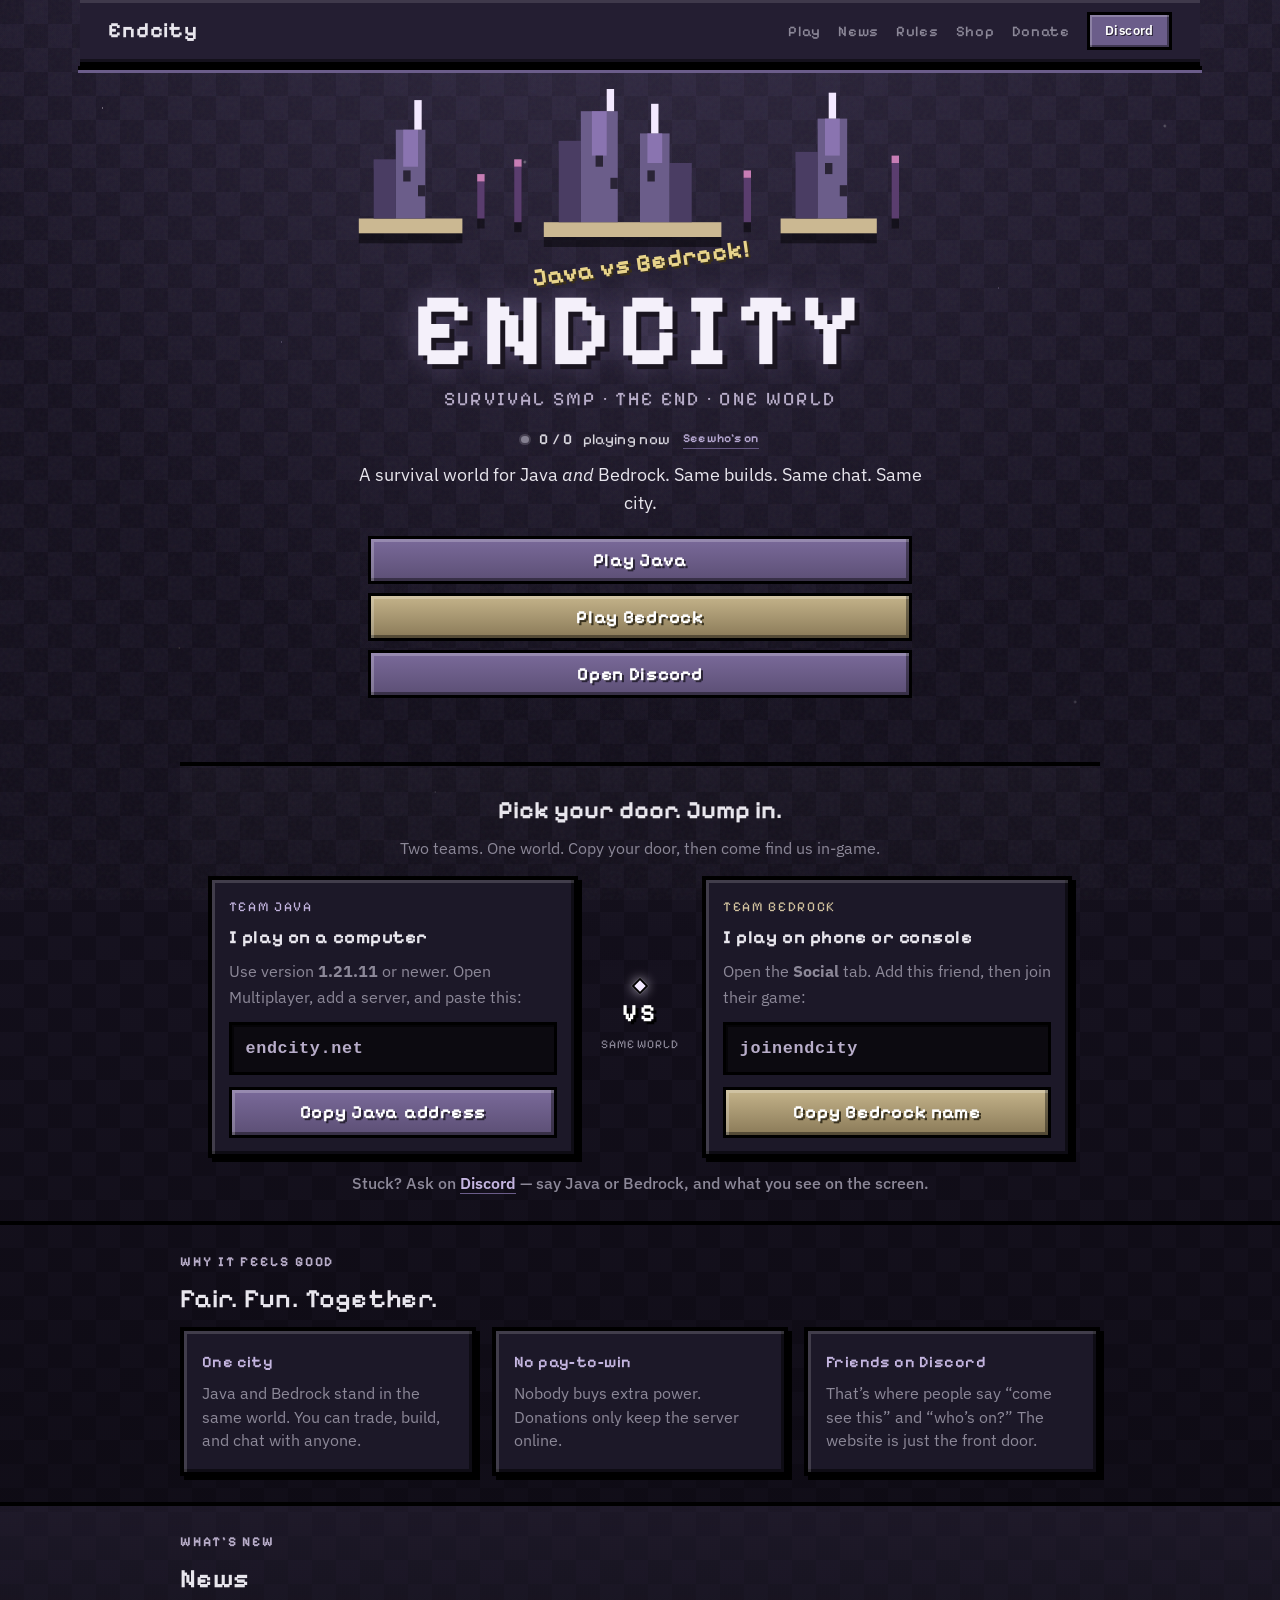
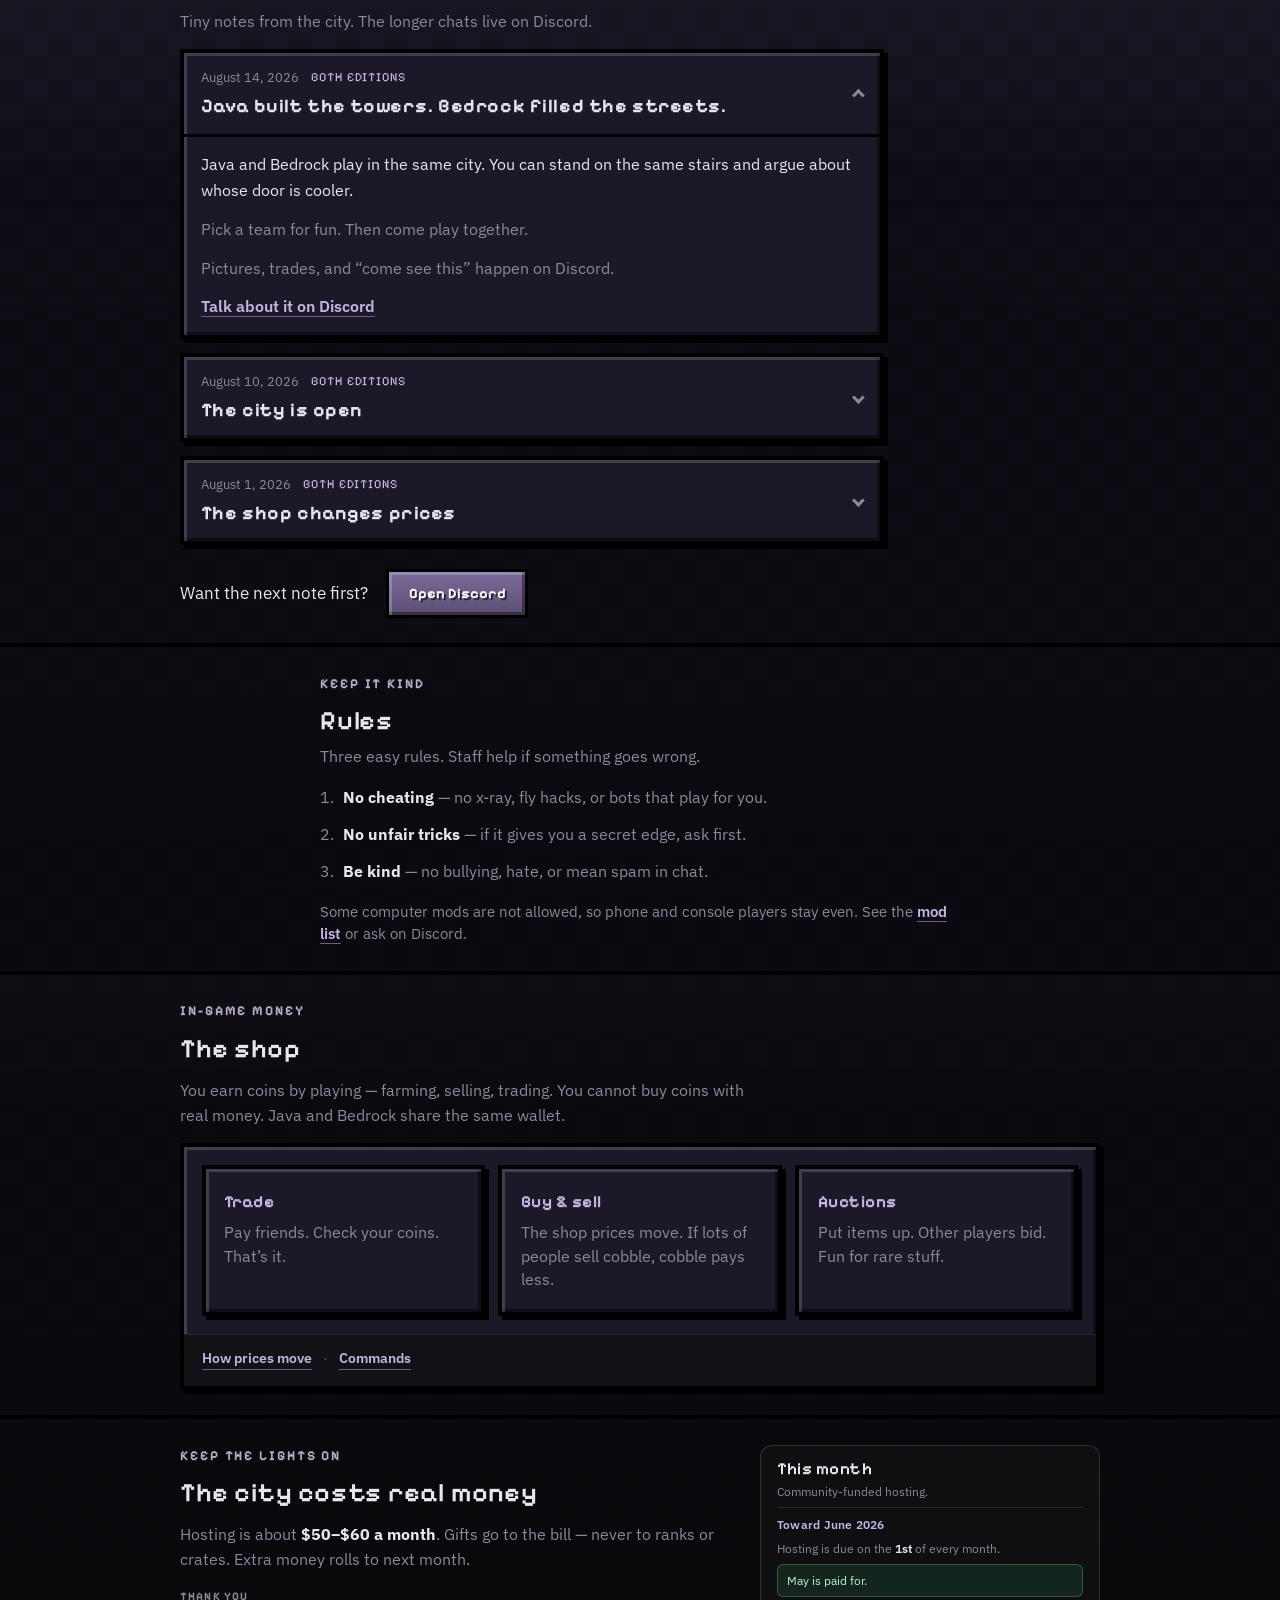
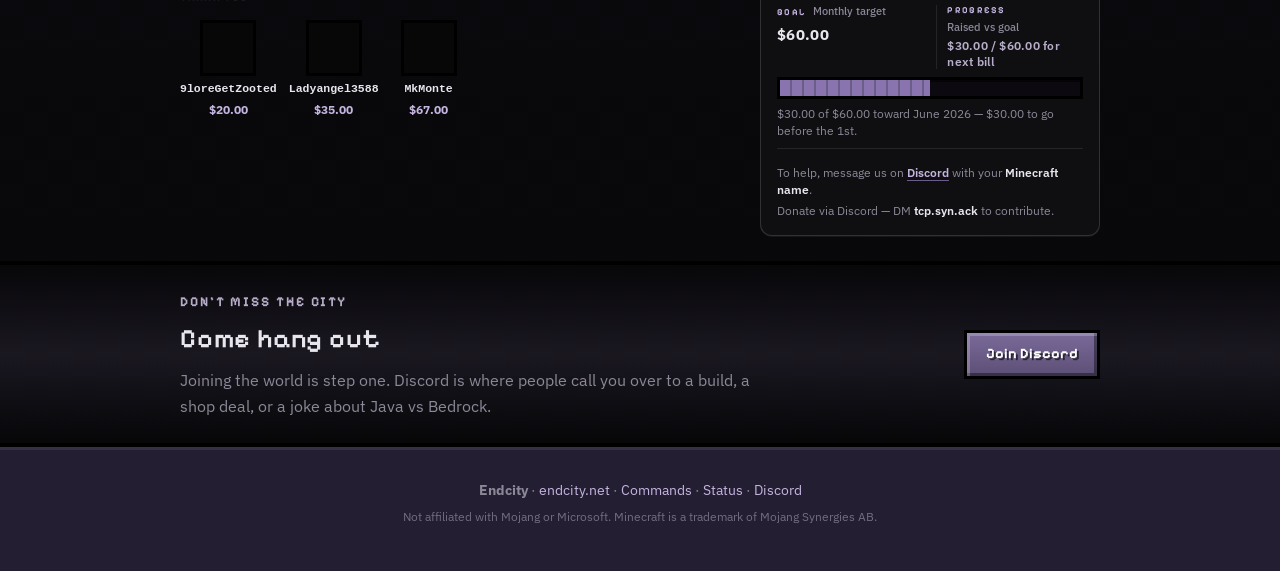
==== commit 827c0e19: "slim out" ====
--- a/index.html
+++ b/index.html
@@ -3,12 +3,12 @@
 <head>
   <meta charset="UTF-8" />
   <meta name="viewport" content="width=device-width, initial-scale=1" />
-  <meta name="description" content="Endcity Survival — Java vs Bedrock on one Minecraft SMP. Fair play, player economy, community-funded. Join at endcity.net." />
+  <meta name="description" content="Endcity Survival — Java vs Bedrock on one Minecraft world. Fair play. Come join at endcity.net." />
   <meta name="theme-color" content="#0a0a0c" />
-  <title>Endcity Survival — Java vs Bedrock</title>
+  <title>Endcity — Java vs Bedrock</title>
   <link rel="preconnect" href="https://fonts.googleapis.com" />
   <link rel="preconnect" href="https://fonts.gstatic.com" crossorigin />
-  <link href="https://fonts.googleapis.com/css2?family=Fraunces:ital,opsz,wght@0,9..144,500;0,9..144,600;0,9..144,700;1,9..144,500&family=IBM+Plex+Sans:ital,wght@0,400;0,500;0,600;0,700;1,400&family=Pixelify+Sans:wght@400;500;600;700&display=swap" rel="stylesheet" />
+  <link href="https://fonts.googleapis.com/css2?family=IBM+Plex+Sans:ital,wght@0,400;0,500;0,600;0,700;1,400&family=Pixelify+Sans:wght@400;500;600;700&display=swap" rel="stylesheet" />
   <link rel="stylesheet" href="styles.css" />
   <link rel="stylesheet" href="home.css" />
 </head>
@@ -18,14 +18,11 @@
   <header class="site-header">
     <a class="logo" href="#top"><span class="logo-mark" aria-hidden="true"></span>Endcity</a>
     <nav class="nav" aria-label="Primary">
-      <a href="#join">Join</a>
-      <a href="#dispatch">Dispatch</a>
-      <a href="#about">About</a>
+      <a href="#join">Play</a>
+      <a href="#dispatch">News</a>
       <a href="#rules">Rules</a>
-      <a href="#economy">Economy</a>
+      <a href="#economy">Shop</a>
       <a href="#donate">Donate</a>
-      <a href="commands.html">Commands</a>
-      <a href="/status">Status</a>
       <a class="nav-cta" href="https://discord.gg/Z5sZx9cjsC" data-discord-invite target="_blank" rel="noopener noreferrer">Discord</a>
     </nav>
     <button type="button" class="nav-toggle" aria-expanded="false" aria-controls="nav-panel" aria-label="Open menu">
@@ -34,11 +31,10 @@
   </header>
   <div id="nav-panel" class="nav-panel" hidden>
     <div class="nav-panel-group">
-      <a href="#join">Join</a>
-      <a href="#dispatch">Dispatch</a>
-      <a href="#about">About</a>
+      <a href="#join">Play</a>
+      <a href="#dispatch">News</a>
       <a href="#rules">Rules</a>
-      <a href="#economy">Economy</a>
+      <a href="#economy">Shop</a>
       <a href="#donate">Donate</a>
       <a href="commands.html">Commands</a>
       <a href="/status">Status</a>
@@ -112,278 +108,194 @@
           <span class="hero-playercount__nums">
             <span id="hero-playercount-online">—</span><span class="hero-playercount__sep" aria-hidden="true"> / </span><span id="hero-playercount-max">—</span>
           </span>
-          <span class="hero-playercount__suffix">in the city right now</span>
-          <a class="domain-link hero-playercount__link" href="/status">Live graph</a>
+          <span class="hero-playercount__suffix">playing now</span>
+          <a class="domain-link hero-playercount__link" href="/status">See who’s on</a>
         </p>
-        <p class="hero-deck">The city is already running. Java and Bedrock share the same builds, the same shop, and the same chat.</p>
+        <p class="hero-deck">A survival world for Java <em>and</em> Bedrock. Same builds. Same chat. Same city.</p>
         <div class="hero-actions hero-actions--primary">
-          <a class="btn btn-hero" href="#join">Play Java</a>
-          <a class="btn btn-hero btn-hero--bedrock" href="#join">Play Bedrock</a>
+          <a class="btn btn-hero" href="#join-java">Play Java</a>
+          <a class="btn btn-hero btn-hero--bedrock" href="#join-bedrock">Play Bedrock</a>
           <a class="btn btn-hero" href="https://discord.gg/Z5sZx9cjsC" data-discord-invite target="_blank" rel="noopener noreferrer">Open Discord</a>
         </div>
       </div>
-
-      <div class="hero-shell">
-        <div class="hero-primary">
-          <p class="intro-eyebrow">A fair community SMP</p>
-          <div class="hero-about">
-            <p>
-              <strong>Endcity Survival</strong> is hosted month to month with help from players who want the world to stay up.
-              Donations cover the bill — never ranks, crates, or pay-to-win.
-            </p>
-            <p>
-              Pick Java or Bedrock like a team color. Then you play in the <em>same</em> city. Screenshots, trades, and “come see this build” live on Discord — that is where the city actually talks.
-            </p>
-            <ul class="hero-highlights">
-              <li><strong>Java</strong> 1.21.11–latest at <code class="hero-inline-code" translate="no">endcity.net</code></li>
-              <li><strong>Bedrock</strong> (phone, console, Windows): add account <strong class="join-gamertag" translate="no">joinendcity</strong> in the Social tab</li>
-              <li>Vanilla-first survival with a player economy — close to the real game, not a minigame lobby</li>
-            </ul>
-          </div>
-
+    </section>
+
+    <section id="join" class="section section-join play-now" aria-labelledby="join-heading">
+      <div class="section-inner">
+        <h2 id="join-heading" class="play-now__title">Pick your door. Jump in.</h2>
+        <p class="play-now__lead">Two teams. One world. Copy your door, then come find us in-game.</p>
+
+        <div class="edition-arena">
+          <article class="edition-card edition-card--java" id="join-java">
+            <p class="edition-card__side">Team Java</p>
+            <h3 class="edition-card__title">I play on a computer</h3>
+            <p class="edition-card__text">Use version <strong>1.21.11</strong> or newer. Open Multiplayer, add a server, and paste this:</p>
+            <p class="join-address" translate="no"><code>endcity.net</code></p>
+            <button type="button" class="btn btn-hero copy-btn" data-copy="endcity.net" data-copy-label="Java address" aria-label="Copy Java address">Copy Java address</button>
+          </article>
+
+          <div class="edition-vs" aria-hidden="true">
+            <span class="edition-vs__gem"></span>
+            <span class="edition-vs__label">VS</span>
+            <span class="edition-vs__note">same world</span>
+          </div>
+
+          <article class="edition-card edition-card--bedrock" id="join-bedrock">
+            <p class="edition-card__side">Team Bedrock</p>
+            <h3 class="edition-card__title">I play on phone or console</h3>
+            <p class="edition-card__text">Open the <strong>Social</strong> tab. Add this friend, then join their game:</p>
+            <p class="join-address" translate="no"><code>joinendcity</code></p>
+            <button type="button" class="btn btn-hero btn-hero--bedrock copy-btn" data-copy="joinendcity" data-copy-label="Bedrock account" aria-label="Copy Bedrock account name">Copy Bedrock name</button>
+          </article>
+        </div>
+
+        <p class="edition-together">Stuck? Ask on <a class="domain-link" href="https://discord.gg/Z5sZx9cjsC" data-discord-invite target="_blank" rel="noopener noreferrer">Discord</a> — say Java or Bedrock, and what you see on the screen.</p>
+      </div>
+    </section>
+
+    <section id="about" class="section section-about">
+      <div class="section-inner">
+        <p class="edition-kicker">Why it feels good</p>
+        <h2 class="section-title">Fair. Fun. Together.</h2>
+        <div class="about-grid">
+          <article class="about-card">
+            <h3 class="about-card-title">One city</h3>
+            <p class="about-card-text">Java and Bedrock stand in the same world. You can trade, build, and chat with anyone.</p>
+          </article>
+          <article class="about-card">
+            <h3 class="about-card-title">No pay-to-win</h3>
+            <p class="about-card-text">Nobody buys extra power. Donations only keep the server online.</p>
+          </article>
+          <article class="about-card">
+            <h3 class="about-card-title">Friends on Discord</h3>
+            <p class="about-card-text">That’s where people say “come see this” and “who’s on?” The website is just the front door.</p>
+          </article>
+        </div>
+      </div>
+    </section>
+
+    <!-- Dispatch / manual blog: edit data/blog-posts.json (newest first), then deploy on Cloudflare Pages. -->
+    <section id="dispatch" class="section section-dispatch" aria-labelledby="dispatch-heading">
+      <div class="section-inner">
+        <p class="edition-kicker">What’s new</p>
+        <h2 id="dispatch-heading" class="section-title">News</h2>
+        <p class="section-intro">Tiny notes from the city. The longer chats live on Discord.</p>
+        <div class="dispatch-list" id="dispatch-list">
+          <p class="dispatch-fallback muted">Loading city notes…</p>
+        </div>
+        <p class="dispatch-discord">
+          Want the next note first?
+          <a class="btn btn-primary btn-community" href="https://discord.gg/Z5sZx9cjsC" data-discord-invite target="_blank" rel="noopener noreferrer">Open Discord</a>
+        </p>
+      </div>
+    </section>
+
+    <section id="rules" class="section section-rules">
+      <div class="section-inner narrow">
+        <p class="edition-kicker">Keep it kind</p>
+        <h2 class="section-title">Rules</h2>
+        <p class="muted">Three easy rules. Staff help if something goes wrong.</p>
+        <ol class="rules-list">
+          <li><strong>No cheating</strong> — no x-ray, fly hacks, or bots that play for you.</li>
+          <li><strong>No unfair tricks</strong> — if it gives you a secret edge, ask first.</li>
+          <li><strong>Be kind</strong> — no bullying, hate, or mean spam in chat.</li>
+        </ol>
+        <p class="rules-more">Some computer mods are not allowed, so phone and console players stay even. See the <a class="domain-link" href="mods.html">mod list</a> or ask on Discord.</p>
+      </div>
+    </section>
+
+    <section id="economy" class="section section-economy">
+      <div class="section-inner">
+        <p class="edition-kicker">In-game money</p>
+        <h2 class="section-title">The shop</h2>
+        <p class="section-intro">You earn coins by playing — farming, selling, trading. You cannot buy coins with real money. Java and Bedrock share the same wallet.</p>
+        <div class="econ-stack">
+          <div class="econ-grid econ-grid--simple">
+            <article class="econ-card">
+              <h3>Trade</h3>
+              <p>Pay friends. Check your coins. That’s it.</p>
+            </article>
+            <article class="econ-card">
+              <h3>Buy &amp; sell</h3>
+              <p>The shop prices move. If lots of people sell cobble, cobble pays less.</p>
+            </article>
+            <article class="econ-card">
+              <h3>Auctions</h3>
+              <p>Put items up. Other players bid. Fun for rare stuff.</p>
+            </article>
+          </div>
+          <footer class="econ-section-footer">
+            <a class="domain-link" href="economy.html">How prices move</a>
+            <span class="econ-section-footer__sep" aria-hidden="true">·</span>
+            <a class="domain-link" href="commands.html">Commands</a>
+          </footer>
+        </div>
+      </div>
+    </section>
+
+    <section id="donate" class="section section-fund">
+      <div class="section-inner section-inner--fund">
+        <div class="fund-copy">
+          <p class="edition-kicker">Keep the lights on</p>
+          <h2 class="section-title">The city costs real money</h2>
+          <p class="section-intro">Hosting is about <strong>$50–$60 a month</strong>. Gifts go to the bill — never to ranks or crates. Extra money rolls to next month.</p>
           <div class="donor-strip-wrap">
-            <h2 class="donor-strip-title">City supporters</h2>
+            <h3 class="donor-strip-title">Thank you</h3>
             <div class="donor-strip" role="region" aria-label="Recent supporters" id="donor-strip-region">
               <div class="donor-strip__track" id="donor-strip-track"></div>
             </div>
             <p class="donor-strip-empty" id="donor-strip-empty" hidden>
-              No supporters listed yet — thank you for helping keep Endcity online.
+              No names yet — thank you for helping keep Endcity online.
             </p>
           </div>
         </div>
 
-        <aside class="hero-aside" aria-label="Join and funding goal">
-          <div class="aside-panel aside-panel--join join-card">
-            <div class="join-card__head">
-              <h2 class="join-card__title">Two doors. One world.</h2>
-              <p class="join-card__deck">Same survival city — pick the edition you already play.</p>
-            </div>
-            <div class="join-card__grid" role="group" aria-label="Java and Bedrock connection details">
-              <div class="join-card__col">
-                <p class="join-card__kicker">
-                  <span class="join-card__badge">Java</span>
-                  <span class="join-card__kicker-text">Server address</span>
+        <div class="donate-card donate-card--sidebar fund-card">
+          <div class="fund-card__head">
+            <h2 id="donate-heading" class="fund-card__title">This month</h2>
+            <p class="fund-card__deck">Community-funded hosting.</p>
+          </div>
+          <div class="fund-card__panel">
+            <p class="fund-card__period" id="goal-month">—</p>
+            <p class="fund-card__bill" id="bill-due-line"></p>
+            <p class="fund-card__billing-note" id="billing-note" hidden></p>
+            <div class="fund-card__grid">
+              <div class="fund-card__col">
+                <p class="fund-card__kicker">
+                  <span class="fund-card__badge">Goal</span>
+                  <span class="fund-card__kicker-text">Monthly target</span>
                 </p>
-                <code class="join-card__value join-card__value--address" translate="no">endcity.net</code>
-                <button type="button" class="copy-chip" data-copy="endcity.net" data-copy-label="Java address" aria-label="Copy Java address">Copy address</button>
-                <p class="join-card__note">Versions 1.21.11–latest</p>
+                <p class="fund-card__figure" id="goal-amount">$0.00</p>
               </div>
-              <div class="join-card__col join-card__col--bedrock">
-                <p class="join-card__kicker">
-                  <span class="join-card__badge join-card__badge--bedrock">Bedrock</span>
-                  <span class="join-card__kicker-text">Crossplay friend</span>
+              <div class="fund-card__col fund-card__col--split">
+                <p class="fund-card__kicker">
+                  <span class="fund-card__badge">Progress</span>
+                  <span class="fund-card__kicker-text">Raised vs goal</span>
                 </p>
-                <code class="join-card__value join-card__value--tag" translate="no">joinendcity</code>
-                <button type="button" class="copy-chip" data-copy="joinendcity" data-copy-label="Bedrock account" aria-label="Copy Bedrock account name">Copy name</button>
-                <p class="join-card__note">Social tab → add account → join their game</p>
+                <p class="fund-card__figure fund-card__figure--progress" id="fund-raised-summary">—</p>
               </div>
             </div>
-            <a class="join-card__link" href="#join">Full join steps</a>
-          </div>
-
-          <section id="donate" class="section-donate aside-fund" aria-labelledby="donate-heading">
-            <div class="donate-card donate-card--sidebar fund-card">
-              <div class="fund-card__head">
-                <h2 id="donate-heading" class="fund-card__title">Keep the city lit</h2>
-                <p class="fund-card__deck">Community-funded hosting — the server bill, not ranks or crates.</p>
-              </div>
-
-              <div class="fund-card__panel">
-                <p class="fund-card__period" id="goal-month">—</p>
-                <p class="fund-card__bill" id="bill-due-line"></p>
-                <p class="fund-card__billing-note" id="billing-note" hidden></p>
-
-                <div class="fund-card__grid">
-                  <div class="fund-card__col">
-                    <p class="fund-card__kicker">
-                      <span class="fund-card__badge">Goal</span>
-                      <span class="fund-card__kicker-text">Monthly target</span>
-                    </p>
-                    <p class="fund-card__figure" id="goal-amount">$0.00</p>
-                  </div>
-                  <div class="fund-card__col fund-card__col--split">
-                    <p class="fund-card__kicker">
-                      <span class="fund-card__badge">Progress</span>
-                      <span class="fund-card__kicker-text">Raised vs goal</span>
-                    </p>
-                    <p class="fund-card__figure fund-card__figure--progress" id="fund-raised-summary">—</p>
-                  </div>
-                </div>
-
-                <div
-                  class="progress-wrap progress-wrap--sidebar progress-wrap--fund"
-                  role="progressbar"
-                  aria-valuemin="0"
-                  aria-valuemax="100"
-                  aria-valuenow="0"
-                  aria-labelledby="goal-progress-label"
-                  id="goal-progressbar"
-                >
-                  <div class="progress-fill" id="progress-fill"></div>
-                  <span class="progress-label sr-only" id="goal-progress-label">$0.00 toward goal</span>
-                </div>
-
-                <p class="fund-card__status" id="goal-status"></p>
-                <p class="fund-card__rollover goal-rollover" id="goal-rollover" hidden></p>
-              </div>
-
-              <div class="fund-card__footer">
-                <p class="fund-card__hint donate-instructions donate-instructions--compact">
-                  To donate, message us on <a class="domain-link" href="https://discord.gg/Z5sZx9cjsC" data-discord-invite target="_blank" rel="noopener noreferrer">Discord</a> and include your <strong>Minecraft username</strong>.
-                </p>
-                <p class="fund-card__alts donate-alt-payments donate-alt-payments--compact" id="donate-alt-payments"></p>
-              </div>
+            <div
+              class="progress-wrap progress-wrap--sidebar progress-wrap--fund"
+              role="progressbar"
+              aria-valuemin="0"
+              aria-valuemax="100"
+              aria-valuenow="0"
+              aria-labelledby="goal-progress-label"
+              id="goal-progressbar"
+            >
+              <div class="progress-fill" id="progress-fill"></div>
+              <span class="progress-label sr-only" id="goal-progress-label">$0.00 toward goal</span>
             </div>
-          </section>
-        </aside>
-      </div>
-    </section>
-
-    <section id="join" class="section section-join edition-section">
-      <div class="section-inner">
-        <p class="edition-kicker">Choose a door</p>
-        <h2 class="section-title">Java vs Bedrock</h2>
-        <p class="section-intro join-lead">
-          Friendly rivalry. Same End City. Java players often tease Bedrock about pistons and redstone. Bedrock players often tease Java about playing on a computer. Then they trade diamonds in the same shop. Address for Java: <a class="domain-link" href="https://endcity.net">endcity.net</a>
-        </p>
-
-        <div class="edition-arena">
-          <article class="edition-card edition-card--java">
-            <p class="edition-card__side">Team Java</p>
-            <h3 class="edition-card__title">Java Edition</h3>
-            <p class="edition-card__text">
-              Use <strong>1.21.11</strong> through <strong>latest</strong>. In Multiplayer, add a server and type the address below — no extra port for the default.
+            <p class="fund-card__status" id="goal-status"></p>
+            <p class="fund-card__rollover goal-rollover" id="goal-rollover" hidden></p>
+          </div>
+          <div class="fund-card__footer">
+            <p class="fund-card__hint donate-instructions donate-instructions--compact">
+              To help, message us on <a class="domain-link" href="https://discord.gg/Z5sZx9cjsC" data-discord-invite target="_blank" rel="noopener noreferrer">Discord</a> with your <strong>Minecraft name</strong>.
             </p>
-            <p class="join-address" translate="no"><code>endcity.net</code></p>
-            <button type="button" class="btn btn-ghost copy-btn" data-copy="endcity.net" data-copy-label="Java address" aria-label="Copy Java address">Copy Java address</button>
-          </article>
-
-          <div class="edition-vs" aria-hidden="true">
-            <span class="edition-vs__gem"></span>
-            <span class="edition-vs__label">VS</span>
-            <span class="edition-vs__note">same world</span>
-          </div>
-
-          <article class="edition-card edition-card--bedrock">
-            <p class="edition-card__side">Team Bedrock</p>
-            <h3 class="edition-card__title">Bedrock</h3>
-            <p class="edition-card__text">
-              On phone, console, or Windows Bedrock: open the <strong>Social</strong> tab, add account <strong class="join-gamertag" translate="no">joinendcity</strong>, then join their game. You land in the same world as Java.
-            </p>
-            <p class="join-address" translate="no"><code>joinendcity</code></p>
-            <button type="button" class="btn btn-ghost copy-btn" data-copy="joinendcity" data-copy-label="Bedrock account" aria-label="Copy Bedrock account name">Copy Bedrock name</button>
-          </article>
-        </div>
-
-        <p class="edition-together">
-          Neither edition “wins” End City. The city only feels full when both show up.
-        </p>
-
-        <div class="join-extra">
-          <h3 class="join-extra-title">First time or stuck?</h3>
-          <ul class="join-tips">
-            <li><strong>Wrong version:</strong> Java must be in the supported range — older clients will not connect cleanly.</li>
-            <li><strong>Need a hand:</strong> Ask on <a class="domain-link" href="https://discord.gg/Z5sZx9cjsC" data-discord-invite target="_blank" rel="noopener noreferrer">Discord</a> with your edition (Java or Bedrock) and any error message. Someone in the city has almost always seen it before.</li>
-          </ul>
-        </div>
-      </div>
-    </section>
-
-    <!-- Dispatch / manual blog: edit data/blog-posts.json (newest first), then deploy on Cloudflare Pages. -->
-    <section id="dispatch" class="section section-dispatch" aria-labelledby="dispatch-heading">
-      <div class="section-inner">
-        <p class="edition-kicker">City paper</p>
-        <h2 id="dispatch-heading" class="section-title">Dispatch</h2>
-        <p class="section-intro">
-          Short notes from End City — the kind you can read in a minute. The longer talks, gatherings, and “you had to be there” bits live on Discord.
-        </p>
-        <div class="dispatch-list" id="dispatch-list">
-          <p class="dispatch-fallback muted">Loading city notes…</p>
-        </div>
-        <p class="dispatch-discord">
-          Want the next note early — or to argue Java vs Bedrock with actual evidence?
-          <a class="btn btn-primary btn-community" href="https://discord.gg/Z5sZx9cjsC" data-discord-invite target="_blank" rel="noopener noreferrer">Continue on Discord</a>
-        </p>
-      </div>
-    </section>
-
-    <section id="about" class="section section-about">
-      <div class="section-inner">
-        <h2 class="section-title">How we run the city</h2>
-        <p class="section-intro">
-          Hosting costs land around <strong>$50–$60 per month</strong>. Donations and the goal bar go straight toward that — <strong>not</strong> ranks, crates, or gameplay boosts. Surplus when we’re ahead <em>carries to the next bill</em> so the math stays easy to follow.
-        </p>
-        <p class="section-intro section-intro--tight">
-          <strong>Vanilla-first.</strong> Mining, building, and exploring stay the point. Plugins cover economy, crossplay, and quality-of-life (homes, warps, messaging) — enough to trade and travel together, not enough to replace the survival game underneath.
-        </p>
-        <div class="about-grid">
-          <article class="about-card">
-            <h3 class="about-card-title">Funding</h3>
-            <p class="about-card-text">Donations are set up on Discord so we can match your Minecraft username to the supporter wall.</p>
-          </article>
-          <article class="about-card">
-            <h3 class="about-card-title">Crossplay</h3>
-            <p class="about-card-text">Bedrock connects through Geyser — you share the same survival world, economy, and warps as Java, not a separate lobby.</p>
-          </article>
-          <article class="about-card">
-            <h3 class="about-card-title">The town square</h3>
-            <p class="about-card-text">Announcements, votes, and “is the End open?” live on Discord. If the site is the front door, Discord is the city inside.</p>
-          </article>
-        </div>
-      </div>
-    </section>
-
-    <section id="rules" class="section section-rules">
-      <div class="section-inner narrow">
-        <h2 class="section-title">Rules</h2>
-        <p class="muted">Three principles — staff apply them with context, not robot bans. Written so kids and grown-ups can both follow them.</p>
-        <ol class="rules-list">
-          <li><strong>No hacking or cheating</strong> — including x-ray, fly hacks, auto-clickers meant to skip human play, or anything that copies unfair client powers.</li>
-          <li><strong>No unfair gameplay advantages</strong> — if it gives you an edge others can’t reasonably match, ask staff before using it.</li>
-          <li><strong>Respect the community</strong> — be kind in chat. Harassment, hate, or sustained meanness can still get you removed even if it isn’t “technical cheating.”</li>
-        </ol>
-        <div class="rules-extra">
-          <p><strong>Mods &amp; clients:</strong> Quality-of-life (for example zoom) is usually fine. Anything that reveals hidden ores, entities, or automates combat/building beyond fair human play is not. See the <a class="domain-link" href="mods.html">prohibited mods list</a> for Java-only mods we ban so Bedrock players stay on fair ground.</p>
-          <p><strong>Enforcement:</strong> Staff may warn, mute, kick, or ban depending on how serious it is and whether it has happened before. If you are not sure something is allowed, ask on Discord before you rely on it.</p>
-        </div>
-      </div>
-    </section>
-
-    <section id="economy" class="section section-economy">
-      <div class="section-inner">
-        <h2 class="section-title">Economy</h2>
-        <p class="section-intro">
-          Money is earned in-world — farming, selling, player trade — and spent at the server shop or with each other. Nothing here is bought with real money. Java and Bedrock use the same wallet.
-        </p>
-        <div class="econ-stack">
-          <div class="econ-grid">
-            <article class="econ-card">
-              <h3>Balances &amp; trade</h3>
-              <p>Pay players, check your balance, and toggle who can pay you — useful when you want privacy from tips or spam.</p>
-            </article>
-            <article class="econ-card">
-              <h3>Shop &amp; selling</h3>
-              <p>Buy from the server shop; sell through the sell GUI or bulk — prices shift over time, not fixed forever.</p>
-            </article>
-            <article class="econ-card econ-card--feature">
-              <h3>Supply &amp; demand pricing</h3>
-              <p>
-                <strong>Dynamic pricing:</strong> lots of selling to the shop pushes sell payouts down; lots of buying pulls buy prices up. When activity balances, prices settle more.
-              </p>
-            </article>
-            <article class="econ-card">
-              <h3>Auction house</h3>
-              <p>List items, search listings, and follow active, recent, and expired auctions in one place.</p>
-            </article>
-          </div>
-          <footer class="econ-section-footer">
-            <a class="domain-link" href="economy.html">How shop prices move</a>
-            <span class="econ-section-footer__sep" aria-hidden="true">·</span>
-            <a class="domain-link" href="economy-dashboard.html">Economy dashboard</a>
-            <span class="econ-section-footer__sep" aria-hidden="true">·</span>
-            <a class="domain-link" href="commands.html">Commands</a>
-            <span class="econ-section-footer__rest">— teams, bounties, and syntax</span>
-          </footer>
+            <p class="fund-card__alts donate-alt-payments donate-alt-payments--compact" id="donate-alt-payments"></p>
+          </div>
         </div>
       </div>
     </section>
@@ -391,21 +303,21 @@
     <section id="community" class="section section-community" aria-labelledby="community-heading">
       <div class="section-inner section-inner--community">
         <div class="community-copy">
-          <p class="edition-kicker">The rest of the city</p>
-          <h2 id="community-heading" class="section-title">The rest happens here</h2>
+          <p class="edition-kicker">Don’t miss the city</p>
+          <h2 id="community-heading" class="section-title">Come hang out</h2>
           <p class="section-intro community-lead">
-            The website tells you the address. Discord is where End City actually happens — who’s online, what’s being built, when the next gathering is, and which edition is winning the joke this week. If you join the world and skip Discord, you will miss the city.
+            Joining the world is step one. Discord is where people call you over to a build, a shop deal, or a joke about Java vs Bedrock.
           </p>
         </div>
         <div class="community-actions">
-          <a class="btn btn-primary btn-community" href="https://discord.gg/Z5sZx9cjsC" data-discord-invite target="_blank" rel="noopener noreferrer">Join the city Discord</a>
+          <a class="btn btn-primary btn-community" href="https://discord.gg/Z5sZx9cjsC" data-discord-invite target="_blank" rel="noopener noreferrer">Join Discord</a>
         </div>
       </div>
     </section>
   </main>
 
   <footer class="site-footer">
-    <p><strong>Endcity Survival</strong> · <a href="https://endcity.net">endcity.net</a> · Java vs Bedrock · <a href="https://discord.gg/Z5sZx9cjsC" data-discord-invite target="_blank" rel="noopener noreferrer">Discord</a></p>
+    <p><strong>Endcity</strong> · <a href="https://endcity.net">endcity.net</a> · <a href="commands.html">Commands</a> · <a href="/status">Status</a> · <a href="https://discord.gg/Z5sZx9cjsC" data-discord-invite target="_blank" rel="noopener noreferrer">Discord</a></p>
     <p class="footer-small">Not affiliated with Mojang or Microsoft. Minecraft is a trademark of Mojang Synergies AB.</p>
   </footer>
 
--- a/home.css
+++ b/home.css
@@ -202,9 +202,31 @@
 .mc-title .hero-deck {
   margin: 0.55rem auto 0;
   max-width: 36rem;
-  font-size: 1.08rem;
-  line-height: 1.6;
+  font-size: 1.12rem;
+  line-height: 1.55;
   color: var(--text);
+}
+
+.play-now {
+  position: relative;
+  z-index: 1;
+  max-width: 920px;
+  margin: 0 auto;
+  padding: 0.25rem 0 0;
+}
+
+.play-now__title {
+  font-family: var(--font-mc);
+  font-size: clamp(1.25rem, 3vw, 1.55rem);
+  text-align: center;
+  margin: 0 0 0.3rem;
+}
+
+.play-now__lead {
+  text-align: center;
+  margin: 0 0 1rem;
+  font-size: 1.02rem;
+  color: var(--text-muted);
 }
 
 .mc-title .hero-actions.hero-actions--primary {
@@ -356,8 +378,8 @@
 .page-home .dispatch-card__body p,
 .page-home .rules-list,
 .page-home .join-tips {
-  font-size: 1.05rem;
-  line-height: 1.65;
+  font-size: 1.02rem;
+  line-height: 1.55;
 }
 
 .page-home .hero-highlights {
@@ -461,7 +483,7 @@
 }
 
 .edition-card {
-  padding: 1.35rem 1.2rem 1.25rem;
+  padding: 1rem 1.05rem 1rem;
 }
 
 .edition-card--java {
@@ -491,8 +513,8 @@
 }
 
 .edition-card__title {
-  margin: 0 0 0.65rem;
-  font-size: 1.35rem;
+  margin: 0 0 0.45rem;
+  font-size: 1.15rem;
   color: var(--text);
 }
 
@@ -536,12 +558,67 @@
 }
 
 .edition-together {
-  margin: 1.2rem 0 0;
+  margin: 0.9rem 0 0;
   text-align: center;
-  font-size: 1.08rem;
-  line-height: 1.55;
-  color: var(--text);
-  font-weight: 600;
+  font-size: 0.98rem;
+  line-height: 1.5;
+  color: var(--text-muted);
+  font-weight: 500;
+}
+
+.page-home .section {
+  padding: 1.6rem var(--pad-x);
+}
+
+.page-home .section-title {
+  font-size: clamp(1.3rem, 3vw, 1.65rem);
+  margin-bottom: 0.45rem;
+}
+
+.page-home .section-intro {
+  font-size: 1.02rem;
+  margin-bottom: 1rem;
+  max-width: 36rem;
+}
+
+.page-home .muted {
+  font-size: 0.98rem;
+}
+
+.rules-more {
+  margin: 1rem 0 0;
+  font-size: 0.95rem;
+  line-height: 1.5;
+  color: var(--text-muted);
+}
+
+.section-inner--fund {
+  display: grid;
+  gap: 1.25rem;
+}
+
+@media (min-width: 860px) {
+  .section-inner--fund {
+    grid-template-columns: minmax(0, 1.1fr) minmax(260px, 340px);
+    align-items: start;
+    gap: 1.75rem;
+  }
+}
+
+.page-home .econ-grid.econ-grid--simple {
+  grid-template-columns: 1fr;
+}
+
+@media (min-width: 700px) {
+  .page-home .econ-grid.econ-grid--simple {
+    grid-template-columns: repeat(3, minmax(0, 1fr));
+  }
+}
+
+.page-home .about-card-text,
+.page-home .econ-card p {
+  font-size: 0.98rem;
+  line-height: 1.5;
 }
 
 @media (min-width: 640px) {
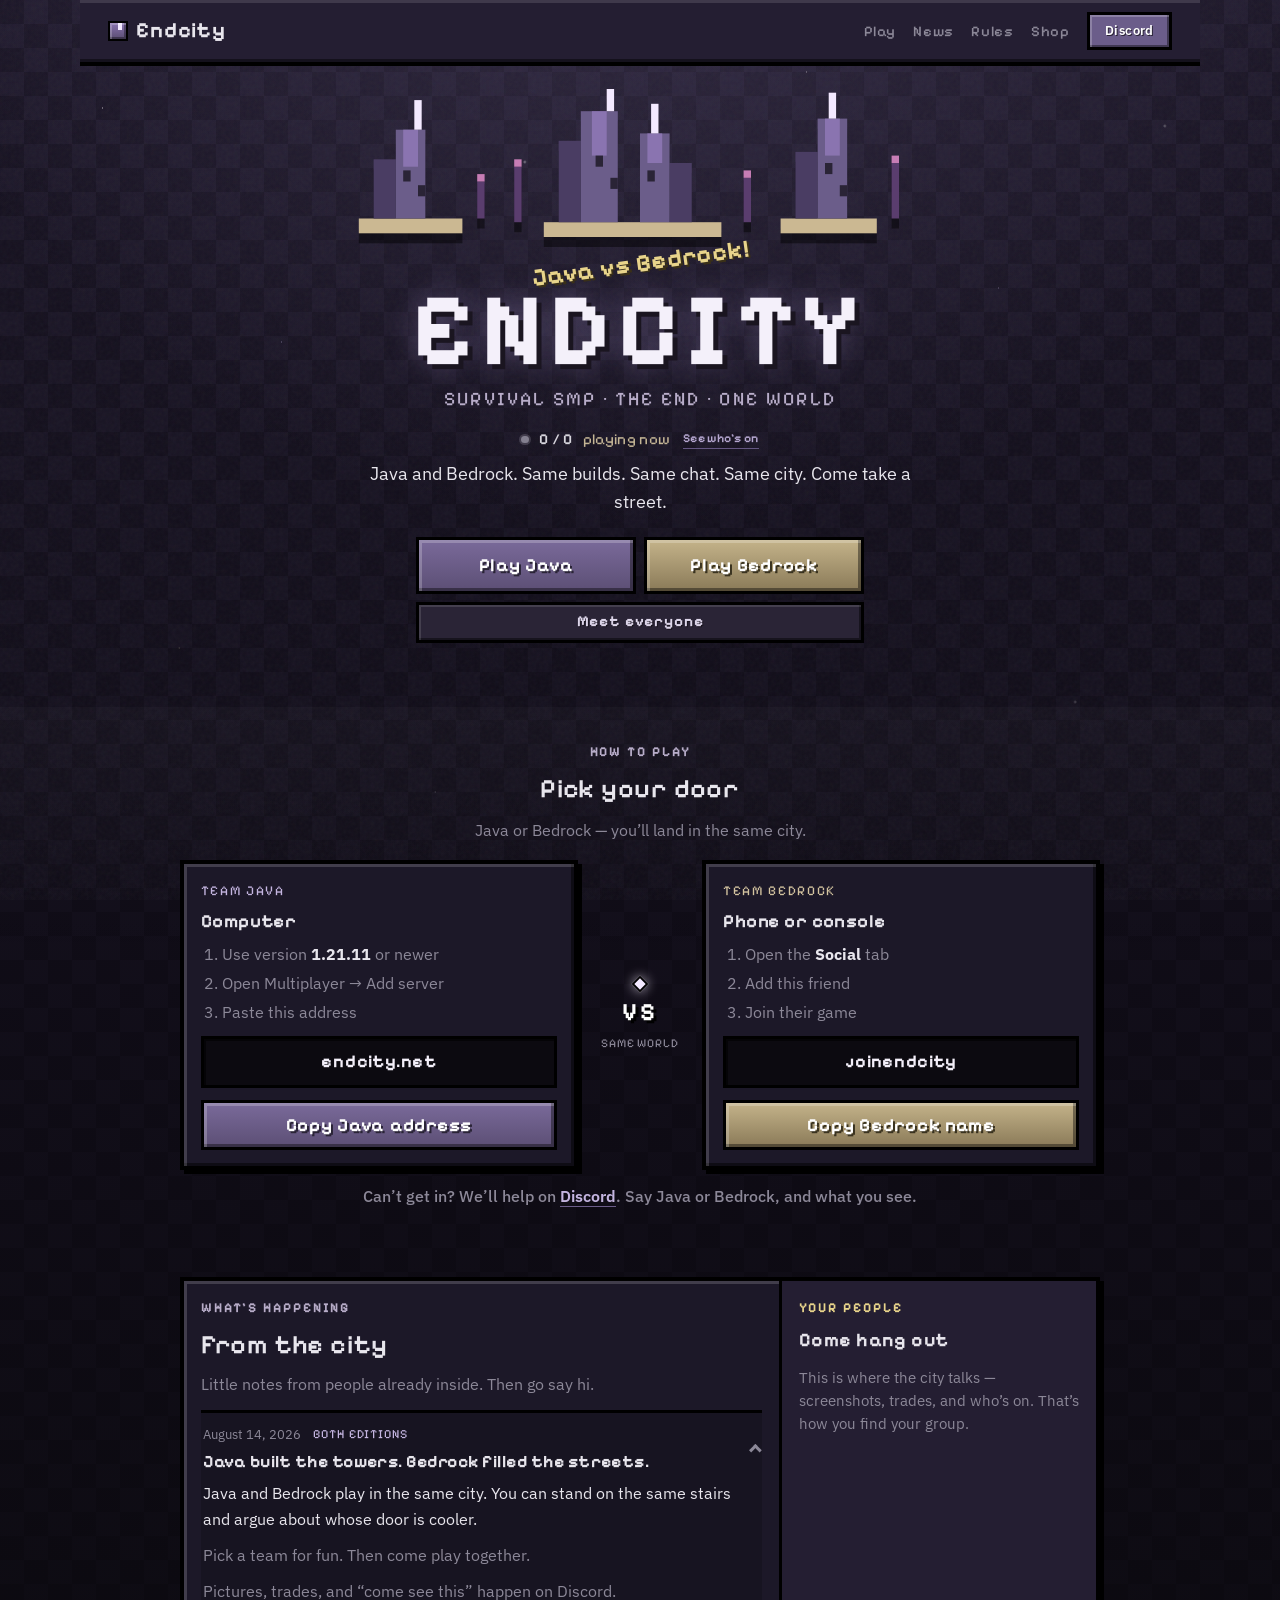
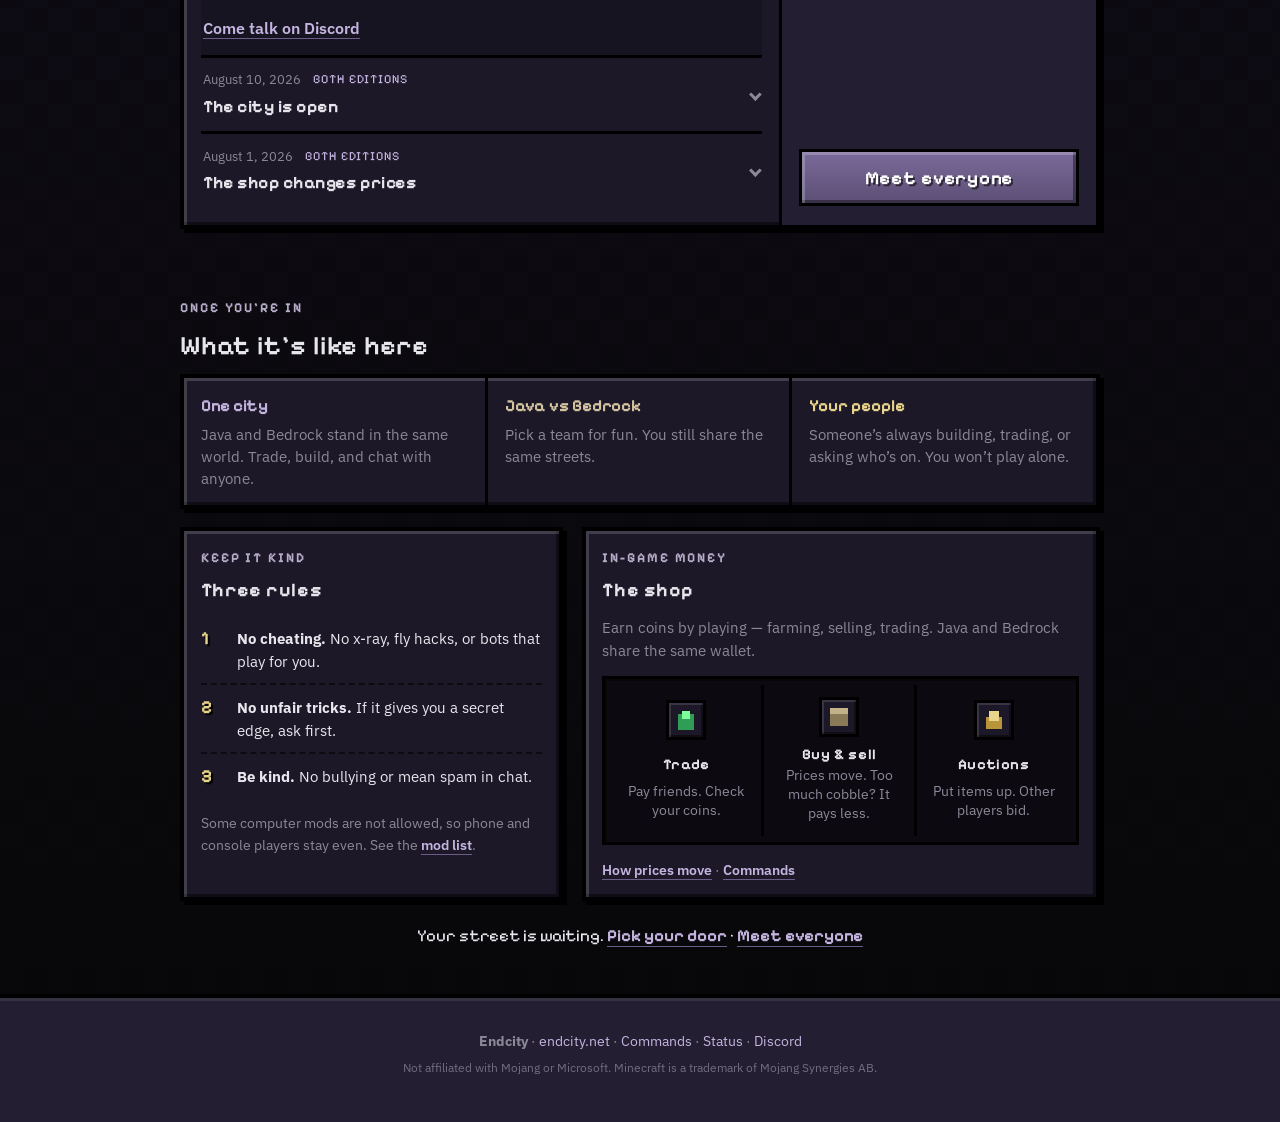
==== commit c71972d4: "full design redo" ====
--- a/index.html
+++ b/index.html
@@ -3,8 +3,19 @@
 <head>
   <meta charset="UTF-8" />
   <meta name="viewport" content="width=device-width, initial-scale=1" />
-  <meta name="description" content="Endcity Survival — Java vs Bedrock on one Minecraft world. Fair play. Come join at endcity.net." />
-  <meta name="theme-color" content="#0a0a0c" />
+  <meta name="description" content="Endcity Survival — Java vs Bedrock on one Minecraft world. Come join at endcity.net." />
+  <meta name="theme-color" content="#241e32" />
+  <meta name="color-scheme" content="dark" />
+  <link rel="canonical" href="https://endcity.net/" />
+  <link rel="icon" href="favicon.svg" type="image/svg+xml" />
+  <meta property="og:type" content="website" />
+  <meta property="og:locale" content="en_US" />
+  <meta property="og:url" content="https://endcity.net/" />
+  <meta property="og:title" content="Endcity — Java vs Bedrock" />
+  <meta property="og:description" content="Java vs Bedrock on one Minecraft world. Come join at endcity.net." />
+  <meta name="twitter:card" content="summary" />
+  <meta name="twitter:title" content="Endcity — Java vs Bedrock" />
+  <meta name="twitter:description" content="Java vs Bedrock on one Minecraft world. Come join at endcity.net." />
   <title>Endcity — Java vs Bedrock</title>
   <link rel="preconnect" href="https://fonts.googleapis.com" />
   <link rel="preconnect" href="https://fonts.gstatic.com" crossorigin />
@@ -13,6 +24,7 @@
   <link rel="stylesheet" href="home.css" />
 </head>
 <body class="page-home">
+  <a class="skip-link" href="#top">Skip to content</a>
   <div class="noise" aria-hidden="true"></div>
   <div class="void-stars" aria-hidden="true"></div>
   <header class="site-header">
@@ -22,7 +34,6 @@
       <a href="#dispatch">News</a>
       <a href="#rules">Rules</a>
       <a href="#economy">Shop</a>
-      <a href="#donate">Donate</a>
       <a class="nav-cta" href="https://discord.gg/Z5sZx9cjsC" data-discord-invite target="_blank" rel="noopener noreferrer">Discord</a>
     </nav>
     <button type="button" class="nav-toggle" aria-expanded="false" aria-controls="nav-panel" aria-label="Open menu">
@@ -35,7 +46,6 @@
       <a href="#dispatch">News</a>
       <a href="#rules">Rules</a>
       <a href="#economy">Shop</a>
-      <a href="#donate">Donate</a>
       <a href="commands.html">Commands</a>
       <a href="/status">Status</a>
       <a class="nav-cta nav-cta--panel" href="https://discord.gg/Z5sZx9cjsC" data-discord-invite target="_blank" rel="noopener noreferrer">Discord</a>
@@ -45,7 +55,7 @@
   <main id="top">
     <section class="hero-section end-hero" aria-labelledby="intro-heading">
       <div class="end-banner" aria-hidden="true">
-        <svg class="end-banner-art" viewBox="0 0 320 80" xmlns="http://www.w3.org/2000/svg" preserveAspectRatio="xMidYMax meet">
+        <svg class="end-banner-art" viewBox="0 0 320 80" xmlns="http://www.w3.org/2000/svg" preserveAspectRatio="xMidYMax meet" focusable="false">
           <g fill="#cbb892">
             <rect x="8" y="70" width="56" height="8"/>
             <rect x="108" y="72" width="96" height="8"/>
@@ -111,25 +121,32 @@
           <span class="hero-playercount__suffix">playing now</span>
           <a class="domain-link hero-playercount__link" href="/status">See who’s on</a>
         </p>
-        <p class="hero-deck">A survival world for Java <em>and</em> Bedrock. Same builds. Same chat. Same city.</p>
+        <p class="hero-deck">Java and Bedrock. Same builds. Same chat. Same city. Come take a street.</p>
         <div class="hero-actions hero-actions--primary">
           <a class="btn btn-hero" href="#join-java">Play Java</a>
           <a class="btn btn-hero btn-hero--bedrock" href="#join-bedrock">Play Bedrock</a>
-          <a class="btn btn-hero" href="https://discord.gg/Z5sZx9cjsC" data-discord-invite target="_blank" rel="noopener noreferrer">Open Discord</a>
-        </div>
+        </div>
+        <p class="hero-discord">
+          <a class="hero-discord__btn" href="https://discord.gg/Z5sZx9cjsC" data-discord-invite target="_blank" rel="noopener noreferrer">Meet everyone</a>
+        </p>
       </div>
     </section>
 
     <section id="join" class="section section-join play-now" aria-labelledby="join-heading">
       <div class="section-inner">
-        <h2 id="join-heading" class="play-now__title">Pick your door. Jump in.</h2>
-        <p class="play-now__lead">Two teams. One world. Copy your door, then come find us in-game.</p>
+        <p class="edition-kicker">How to play</p>
+        <h2 id="join-heading" class="section-title play-now__title">Pick your door</h2>
+        <p class="play-now__lead">Java or Bedrock — you’ll land in the same city.</p>
 
         <div class="edition-arena">
           <article class="edition-card edition-card--java" id="join-java">
             <p class="edition-card__side">Team Java</p>
-            <h3 class="edition-card__title">I play on a computer</h3>
-            <p class="edition-card__text">Use version <strong>1.21.11</strong> or newer. Open Multiplayer, add a server, and paste this:</p>
+            <h3 class="edition-card__title">Computer</h3>
+            <ol class="join-steps">
+              <li>Use version <strong>1.21.11</strong> or newer</li>
+              <li>Open Multiplayer → Add server</li>
+              <li>Paste this address</li>
+            </ol>
             <p class="join-address" translate="no"><code>endcity.net</code></p>
             <button type="button" class="btn btn-hero copy-btn" data-copy="endcity.net" data-copy-label="Java address" aria-label="Copy Java address">Copy Java address</button>
           </article>
@@ -142,176 +159,119 @@
 
           <article class="edition-card edition-card--bedrock" id="join-bedrock">
             <p class="edition-card__side">Team Bedrock</p>
-            <h3 class="edition-card__title">I play on phone or console</h3>
-            <p class="edition-card__text">Open the <strong>Social</strong> tab. Add this friend, then join their game:</p>
+            <h3 class="edition-card__title">Phone or console</h3>
+            <ol class="join-steps">
+              <li>Open the <strong>Social</strong> tab</li>
+              <li>Add this friend</li>
+              <li>Join their game</li>
+            </ol>
             <p class="join-address" translate="no"><code>joinendcity</code></p>
             <button type="button" class="btn btn-hero btn-hero--bedrock copy-btn" data-copy="joinendcity" data-copy-label="Bedrock account" aria-label="Copy Bedrock account name">Copy Bedrock name</button>
           </article>
         </div>
 
-        <p class="edition-together">Stuck? Ask on <a class="domain-link" href="https://discord.gg/Z5sZx9cjsC" data-discord-invite target="_blank" rel="noopener noreferrer">Discord</a> — say Java or Bedrock, and what you see on the screen.</p>
-      </div>
-    </section>
-
-    <section id="about" class="section section-about">
+        <p class="edition-together">Can’t get in? We’ll help on <a class="domain-link" href="https://discord.gg/Z5sZx9cjsC" data-discord-invite target="_blank" rel="noopener noreferrer">Discord</a>. Say Java or Bedrock, and what you see.</p>
+      </div>
+    </section>
+
+    <!-- Dispatch / manual blog: edit data/blog-posts.json (newest first), then deploy on Cloudflare Pages. -->
+    <section id="dispatch" class="section section-board" aria-labelledby="dispatch-heading">
       <div class="section-inner">
-        <p class="edition-kicker">Why it feels good</p>
-        <h2 class="section-title">Fair. Fun. Together.</h2>
-        <div class="about-grid">
-          <article class="about-card">
-            <h3 class="about-card-title">One city</h3>
-            <p class="about-card-text">Java and Bedrock stand in the same world. You can trade, build, and chat with anyone.</p>
-          </article>
-          <article class="about-card">
-            <h3 class="about-card-title">No pay-to-win</h3>
-            <p class="about-card-text">Nobody buys extra power. Donations only keep the server online.</p>
-          </article>
-          <article class="about-card">
-            <h3 class="about-card-title">Friends on Discord</h3>
-            <p class="about-card-text">That’s where people say “come see this” and “who’s on?” The website is just the front door.</p>
-          </article>
-        </div>
-      </div>
-    </section>
-
-    <!-- Dispatch / manual blog: edit data/blog-posts.json (newest first), then deploy on Cloudflare Pages. -->
-    <section id="dispatch" class="section section-dispatch" aria-labelledby="dispatch-heading">
+        <div class="city-board">
+          <div class="city-board__news">
+            <p class="edition-kicker">What’s happening</p>
+            <h2 id="dispatch-heading" class="section-title">From the city</h2>
+            <p class="section-intro">Little notes from people already inside. Then go say hi.</p>
+            <div class="dispatch-list" id="dispatch-list">
+              <p class="dispatch-fallback muted">Loading city notes…</p>
+            </div>
+          </div>
+          <aside class="city-board__hang" id="community" aria-labelledby="community-heading">
+            <p class="edition-kicker">Your people</p>
+            <h2 id="community-heading" class="city-pane__title">Come hang out</h2>
+            <p class="city-board__hang-lead">This is where the city talks — screenshots, trades, and who’s on. That’s how you find your group.</p>
+            <a class="btn btn-hero btn-community" href="https://discord.gg/Z5sZx9cjsC" data-discord-invite target="_blank" rel="noopener noreferrer">Meet everyone</a>
+          </aside>
+        </div>
+      </div>
+    </section>
+
+    <section id="about" class="section section-city" aria-labelledby="city-heading">
       <div class="section-inner">
-        <p class="edition-kicker">What’s new</p>
-        <h2 id="dispatch-heading" class="section-title">News</h2>
-        <p class="section-intro">Tiny notes from the city. The longer chats live on Discord.</p>
-        <div class="dispatch-list" id="dispatch-list">
-          <p class="dispatch-fallback muted">Loading city notes…</p>
-        </div>
-        <p class="dispatch-discord">
-          Want the next note first?
-          <a class="btn btn-primary btn-community" href="https://discord.gg/Z5sZx9cjsC" data-discord-invite target="_blank" rel="noopener noreferrer">Open Discord</a>
+        <p class="edition-kicker">Once you’re in</p>
+        <h2 id="city-heading" class="section-title">What it’s like here</h2>
+
+        <ul class="city-motto">
+          <li>
+            <strong>One city</strong>
+            <span>Java and Bedrock stand in the same world. Trade, build, and chat with anyone.</span>
+          </li>
+          <li>
+            <strong>Java vs Bedrock</strong>
+            <span>Pick a team for fun. You still share the same streets.</span>
+          </li>
+          <li>
+            <strong>Your people</strong>
+            <span>Someone’s always building, trading, or asking who’s on. You won’t play alone.</span>
+          </li>
+        </ul>
+
+        <div class="city-split">
+          <article class="city-sign" id="rules">
+            <p class="edition-kicker">Keep it kind</p>
+            <h3 class="city-pane__title">Three rules</h3>
+            <ol class="city-sign__list">
+              <li>
+                <span class="city-sign__n" aria-hidden="true">1</span>
+                <span><strong>No cheating.</strong> No x-ray, fly hacks, or bots that play for you.</span>
+              </li>
+              <li>
+                <span class="city-sign__n" aria-hidden="true">2</span>
+                <span><strong>No unfair tricks.</strong> If it gives you a secret edge, ask first.</span>
+              </li>
+              <li>
+                <span class="city-sign__n" aria-hidden="true">3</span>
+                <span><strong>Be kind.</strong> No bullying or mean spam in chat.</span>
+              </li>
+            </ol>
+            <p class="city-pane__foot">Some computer mods are not allowed, so phone and console players stay even. See the <a class="domain-link" href="mods.html">mod list</a>.</p>
+          </article>
+
+          <article class="city-chest" id="economy">
+            <p class="edition-kicker">In-game money</p>
+            <h3 class="city-pane__title">The shop</h3>
+            <p class="city-chest__lead">Earn coins by playing — farming, selling, trading. Java and Bedrock share the same wallet.</p>
+            <ul class="city-hotbar">
+              <li>
+                <span class="city-slot city-slot--trade" aria-hidden="true"></span>
+                <strong>Trade</strong>
+                <span>Pay friends. Check your coins.</span>
+              </li>
+              <li>
+                <span class="city-slot city-slot--shop" aria-hidden="true"></span>
+                <strong>Buy &amp; sell</strong>
+                <span>Prices move. Too much cobble? It pays less.</span>
+              </li>
+              <li>
+                <span class="city-slot city-slot--auction" aria-hidden="true"></span>
+                <strong>Auctions</strong>
+                <span>Put items up. Other players bid.</span>
+              </li>
+            </ul>
+            <p class="city-pane__foot">
+              <a class="domain-link" href="economy.html">How prices move</a>
+              <span aria-hidden="true"> · </span>
+              <a class="domain-link" href="commands.html">Commands</a>
+            </p>
+          </article>
+        </div>
+
+        <p class="city-close">
+          Your street is waiting.
+          <a class="domain-link" href="#join">Pick your door</a>
+          <span aria-hidden="true"> · </span>
+          <a class="domain-link" href="https://discord.gg/Z5sZx9cjsC" data-discord-invite target="_blank" rel="noopener noreferrer">Meet everyone</a>
         </p>
-      </div>
-    </section>
-
-    <section id="rules" class="section section-rules">
-      <div class="section-inner narrow">
-        <p class="edition-kicker">Keep it kind</p>
-        <h2 class="section-title">Rules</h2>
-        <p class="muted">Three easy rules. Staff help if something goes wrong.</p>
-        <ol class="rules-list">
-          <li><strong>No cheating</strong> — no x-ray, fly hacks, or bots that play for you.</li>
-          <li><strong>No unfair tricks</strong> — if it gives you a secret edge, ask first.</li>
-          <li><strong>Be kind</strong> — no bullying, hate, or mean spam in chat.</li>
-        </ol>
-        <p class="rules-more">Some computer mods are not allowed, so phone and console players stay even. See the <a class="domain-link" href="mods.html">mod list</a> or ask on Discord.</p>
-      </div>
-    </section>
-
-    <section id="economy" class="section section-economy">
-      <div class="section-inner">
-        <p class="edition-kicker">In-game money</p>
-        <h2 class="section-title">The shop</h2>
-        <p class="section-intro">You earn coins by playing — farming, selling, trading. You cannot buy coins with real money. Java and Bedrock share the same wallet.</p>
-        <div class="econ-stack">
-          <div class="econ-grid econ-grid--simple">
-            <article class="econ-card">
-              <h3>Trade</h3>
-              <p>Pay friends. Check your coins. That’s it.</p>
-            </article>
-            <article class="econ-card">
-              <h3>Buy &amp; sell</h3>
-              <p>The shop prices move. If lots of people sell cobble, cobble pays less.</p>
-            </article>
-            <article class="econ-card">
-              <h3>Auctions</h3>
-              <p>Put items up. Other players bid. Fun for rare stuff.</p>
-            </article>
-          </div>
-          <footer class="econ-section-footer">
-            <a class="domain-link" href="economy.html">How prices move</a>
-            <span class="econ-section-footer__sep" aria-hidden="true">·</span>
-            <a class="domain-link" href="commands.html">Commands</a>
-          </footer>
-        </div>
-      </div>
-    </section>
-
-    <section id="donate" class="section section-fund">
-      <div class="section-inner section-inner--fund">
-        <div class="fund-copy">
-          <p class="edition-kicker">Keep the lights on</p>
-          <h2 class="section-title">The city costs real money</h2>
-          <p class="section-intro">Hosting is about <strong>$50–$60 a month</strong>. Gifts go to the bill — never to ranks or crates. Extra money rolls to next month.</p>
-          <div class="donor-strip-wrap">
-            <h3 class="donor-strip-title">Thank you</h3>
-            <div class="donor-strip" role="region" aria-label="Recent supporters" id="donor-strip-region">
-              <div class="donor-strip__track" id="donor-strip-track"></div>
-            </div>
-            <p class="donor-strip-empty" id="donor-strip-empty" hidden>
-              No names yet — thank you for helping keep Endcity online.
-            </p>
-          </div>
-        </div>
-
-        <div class="donate-card donate-card--sidebar fund-card">
-          <div class="fund-card__head">
-            <h2 id="donate-heading" class="fund-card__title">This month</h2>
-            <p class="fund-card__deck">Community-funded hosting.</p>
-          </div>
-          <div class="fund-card__panel">
-            <p class="fund-card__period" id="goal-month">—</p>
-            <p class="fund-card__bill" id="bill-due-line"></p>
-            <p class="fund-card__billing-note" id="billing-note" hidden></p>
-            <div class="fund-card__grid">
-              <div class="fund-card__col">
-                <p class="fund-card__kicker">
-                  <span class="fund-card__badge">Goal</span>
-                  <span class="fund-card__kicker-text">Monthly target</span>
-                </p>
-                <p class="fund-card__figure" id="goal-amount">$0.00</p>
-              </div>
-              <div class="fund-card__col fund-card__col--split">
-                <p class="fund-card__kicker">
-                  <span class="fund-card__badge">Progress</span>
-                  <span class="fund-card__kicker-text">Raised vs goal</span>
-                </p>
-                <p class="fund-card__figure fund-card__figure--progress" id="fund-raised-summary">—</p>
-              </div>
-            </div>
-            <div
-              class="progress-wrap progress-wrap--sidebar progress-wrap--fund"
-              role="progressbar"
-              aria-valuemin="0"
-              aria-valuemax="100"
-              aria-valuenow="0"
-              aria-labelledby="goal-progress-label"
-              id="goal-progressbar"
-            >
-              <div class="progress-fill" id="progress-fill"></div>
-              <span class="progress-label sr-only" id="goal-progress-label">$0.00 toward goal</span>
-            </div>
-            <p class="fund-card__status" id="goal-status"></p>
-            <p class="fund-card__rollover goal-rollover" id="goal-rollover" hidden></p>
-          </div>
-          <div class="fund-card__footer">
-            <p class="fund-card__hint donate-instructions donate-instructions--compact">
-              To help, message us on <a class="domain-link" href="https://discord.gg/Z5sZx9cjsC" data-discord-invite target="_blank" rel="noopener noreferrer">Discord</a> with your <strong>Minecraft name</strong>.
-            </p>
-            <p class="fund-card__alts donate-alt-payments donate-alt-payments--compact" id="donate-alt-payments"></p>
-          </div>
-        </div>
-      </div>
-    </section>
-
-    <section id="community" class="section section-community" aria-labelledby="community-heading">
-      <div class="section-inner section-inner--community">
-        <div class="community-copy">
-          <p class="edition-kicker">Don’t miss the city</p>
-          <h2 id="community-heading" class="section-title">Come hang out</h2>
-          <p class="section-intro community-lead">
-            Joining the world is step one. Discord is where people call you over to a build, a shop deal, or a joke about Java vs Bedrock.
-          </p>
-        </div>
-        <div class="community-actions">
-          <a class="btn btn-primary btn-community" href="https://discord.gg/Z5sZx9cjsC" data-discord-invite target="_blank" rel="noopener noreferrer">Join Discord</a>
-        </div>
       </div>
     </section>
   </main>
--- a/home.css
+++ b/home.css
@@ -66,10 +66,6 @@
   font-size: 1.35rem;
 }
 
-.page-home .logo span {
-  display: none;
-}
-
 .page-home .logo-mark {
   width: 20px;
   height: 20px;
@@ -121,10 +117,7 @@
 }
 
 .page-home .hero-section::before {
-  height: 4px;
-  opacity: 1;
-  background: #000;
-  box-shadow: 0 3px 0 var(--purpur-mid);
+  display: none;
 }
 
 .end-banner {
@@ -197,6 +190,11 @@
   font-family: var(--font-mc);
   font-size: 0.95rem;
   color: var(--text);
+  margin-bottom: 0.15rem;
+}
+
+.mc-title .hero-playercount__suffix {
+  color: var(--end-stone);
 }
 
 .mc-title .hero-deck {
@@ -207,51 +205,131 @@
   color: var(--text);
 }
 
-.play-now {
+.play-now,
+.section-board,
+.section-city {
   position: relative;
   z-index: 1;
-  max-width: 920px;
-  margin: 0 auto;
-  padding: 0.25rem 0 0;
-}
-
+}
+
+.play-now .edition-kicker,
 .play-now__title {
-  font-family: var(--font-mc);
-  font-size: clamp(1.25rem, 3vw, 1.55rem);
   text-align: center;
-  margin: 0 0 0.3rem;
 }
 
 .play-now__lead {
   text-align: center;
-  margin: 0 0 1rem;
+  margin: 0 auto 1.1rem;
+  max-width: 28rem;
   font-size: 1.02rem;
   color: var(--text-muted);
 }
 
-.mc-title .hero-actions.hero-actions--primary {
-  max-width: 34rem;
-  margin: 1.2rem auto 0;
-  flex-direction: column;
-  flex-wrap: wrap;
+.join-steps {
+  margin: 0 0 0.75rem;
+  padding-left: 1.35rem;
+  color: var(--text-muted);
+  font-size: 0.98rem;
+  line-height: 1.5;
+}
+
+.join-steps li {
+  margin-bottom: 0.35rem;
+}
+
+.join-steps li:last-child {
+  margin-bottom: 0;
+}
+
+.join-steps strong {
+  color: var(--text);
+}
+
+.page-home #join-java,
+.page-home #join-bedrock {
+  scroll-margin-top: 5rem;
+}
+
+.skip-link {
+  position: absolute;
+  left: 0.75rem;
+  top: -4rem;
+  z-index: 50;
+  padding: 0.5rem 0.85rem;
+  font-family: var(--font-mc);
+  font-weight: 700;
+  color: #1a1520;
+  background: #e8d48b;
+  border: 3px solid #000;
+  border-radius: 0;
+  text-decoration: none;
+}
+
+.skip-link:focus {
+  top: 0.75rem;
+}
+
+.page-home .mc-title .hero-actions.hero-actions--primary {
+  display: grid;
+  grid-template-columns: 1fr 1fr;
+  gap: 0.5rem;
+  width: min(100%, 28rem);
+  max-width: 28rem;
+  margin: 1.35rem auto 0;
+  flex-direction: unset;
+  flex-wrap: unset;
   align-items: stretch;
-  gap: 0.55rem;
+}
+
+.page-home .mc-title .hero-actions .btn-hero {
+  flex: unset;
+  min-width: 0;
+  width: 100%;
+  white-space: nowrap;
+}
+
+.hero-discord {
+  width: min(100%, 28rem);
+  margin: 0.5rem auto 0;
+}
+
+.hero-discord__btn {
+  display: flex;
+  align-items: center;
+  justify-content: center;
+  width: 100%;
+  min-height: 2.4rem;
+  padding: 0.35rem 1.15rem;
+  font-family: var(--font-mc);
+  font-size: 0.95rem;
+  font-weight: 700;
+  letter-spacing: 0.06em;
+  color: #ddd6ea;
+  text-decoration: none;
+  text-shadow: 1px 1px 0 #1a1520;
+  background: #2a2436;
+  border: 3px solid #000;
+  border-radius: 0;
+  box-shadow:
+    inset 2px 2px 0 rgba(255, 255, 255, 0.12),
+    inset -2px -2px 0 rgba(0, 0, 0, 0.45);
+}
+
+.hero-discord__btn:hover {
+  color: #fff;
+  background: #3a3350;
+}
+
+.hero-discord__btn:focus-visible {
+  outline: 3px solid #e8d48b;
+  outline-offset: 3px;
 }
 
 .page-home .btn,
 .page-home .btn-hero,
 .page-home .btn-primary,
-.page-home .btn-ghost,
-.page-home .copy-chip,
-.page-home .join-card__value,
 .page-home .join-address code {
   border-radius: 0 !important;
-}
-
-.page-home .donor-strip__head {
-  border-radius: 0;
-  border: 3px solid #000;
-  image-rendering: pixelated;
 }
 
 .page-home .btn-hero {
@@ -298,6 +376,14 @@
   background: linear-gradient(#d4c4a0, #9a8a68);
 }
 
+.page-home .btn-hero:focus-visible,
+.page-home .btn-primary:focus-visible,
+.page-home .nav .nav-cta:focus-visible,
+.page-home .dispatch-card__toggle:focus-visible {
+  outline: 3px solid #e8d48b;
+  outline-offset: 3px;
+}
+
 .page-home .btn-primary {
   border-radius: 0;
   border: 3px solid #000;
@@ -315,156 +401,85 @@
   color: #fff;
 }
 
-.page-home .btn-ghost {
-  border-radius: 0;
-  border: 3px solid #000;
-  font-family: var(--font-mc);
-  background: #2a2436;
-  color: #fff;
-  box-shadow: var(--mc-in);
-}
-
-.page-home .btn-ghost:hover {
-  background: #3d3354;
-}
-
 /* GUI panels */
-.page-home .hero-primary,
-.page-home .hero-aside {
-  position: relative;
-  z-index: 1;
-}
-
-.page-home .aside-panel--join.join-card,
-.page-home .donate-card--sidebar.fund-card,
+
 .page-home .edition-card,
-.page-home .about-card,
-.page-home .econ-stack,
-.page-home .join-extra,
-.page-home .dispatch-card,
-.page-home .econ-card {
+.page-home .city-motto,
+.page-home .city-sign,
+.page-home .city-chest,
+.page-home .city-board {
   border-radius: 0;
   border: 4px solid #000;
   background: #1c1828;
   box-shadow: var(--mc-in), 4px 4px 0 #000;
 }
 
-.page-home .join-card__title,
-.page-home .fund-card__title,
 .page-home .section-title,
 .page-home .edition-card__title,
-.page-home .about-card-title,
-.page-home .join-extra-title,
-.page-home .econ-card h3,
+.page-home .city-pane__title,
 .page-home .dispatch-card__title {
   font-family: var(--font-mc);
   letter-spacing: 0.03em;
 }
 
-.page-home .intro-eyebrow,
 .page-home .edition-kicker,
-.page-home .join-card__badge,
-.page-home .fund-card__badge,
-.page-home .donor-strip-title,
 .page-home .edition-card__side,
 .page-home .edition-vs__label,
-.page-home .dispatch-card__side {
-  font-family: var(--font-mc);
-}
-
-.page-home .hero-about p,
+.page-home .dispatch-card__side,
+.page-home .city-sign__n,
+.page-home .city-hotbar strong {
+  font-family: var(--font-mc);
+}
+
 .page-home .section-intro,
-.page-home .edition-card__text,
-.page-home .dispatch-card__body p,
-.page-home .rules-list,
-.page-home .join-tips {
+.page-home .dispatch-card__body p {
   font-size: 1.02rem;
   line-height: 1.55;
 }
 
-.page-home .hero-highlights {
-  border-left: 4px solid var(--purpur-block);
-  background: rgba(0, 0, 0, 0.25);
-  padding: 0.75rem 0.85rem 0.75rem 1.15rem;
-}
-
-.page-home .join-card__badge--bedrock {
-  color: var(--end-stone);
-}
-
-.page-home .join-card__value,
-.page-home .join-address code,
-.page-home .hero-inline-code {
+.page-home .join-address {
+  margin: 0.15rem 0 0;
+}
+
+.page-home .join-address code {
+  display: block;
+  padding: 0.55rem 0.7rem;
+  font-family: var(--font-mc);
+  font-size: 1.12rem;
+  font-weight: 700;
+  letter-spacing: 0.04em;
+  text-align: center;
+  color: #f4f0fa;
   border-radius: 0;
   border: 3px solid #000;
   background: #0c0a10;
   box-shadow: inset 2px 2px 0 rgba(0, 0, 0, 0.55);
 }
 
-.copy-chip,
 .copy-btn {
   cursor: pointer;
-}
-
-.copy-chip {
-  margin-top: 0.2rem;
-  align-self: flex-start;
-  padding: 0.28rem 0.55rem;
-  font-family: var(--font-mc);
-  font-size: 0.78rem;
-  font-weight: 700;
-  letter-spacing: 0.04em;
-  text-transform: uppercase;
-  color: #fff;
-  background: #3d3354;
-  border: 3px solid #000;
-  border-radius: 0;
-  box-shadow: var(--mc-in);
-}
-
-.copy-chip:hover,
-.copy-chip.is-copied {
-  background: #6b5d8a;
-  color: #fff;
-}
-
-.copy-btn {
   margin-top: 0.75rem;
   width: 100%;
 }
 
-.page-home .progress-wrap--fund {
-  border-radius: 0;
-  border: 3px solid #000;
-  background: #0c0a10;
-  height: 22px;
-  box-shadow: inset 2px 2px 0 rgba(0, 0, 0, 0.55);
-}
-
-.page-home .progress-wrap--fund .progress-fill {
-  border-radius: 0;
-  background: repeating-linear-gradient(
-    90deg,
-    #8a74b0 0 10px,
-    #6b5d8a 10px 12px
-  );
-}
-
-.page-home .progress-fill.is-complete {
-  background: repeating-linear-gradient(
-    90deg,
-    #3d7a52 0 10px,
-    #2d5a3e 10px 12px
-  );
-}
-
-.page-home .section,
-.page-home #donate {
+.page-home .copy-btn.is-copied {
+  background: linear-gradient(#3d7a52, #2d5a3e);
+}
+
+.page-home .section {
   scroll-margin-top: 4.75rem;
-}
-
-.page-home .section {
-  border-top: 4px solid #000;
+  border-top: 0;
+  padding: 2.15rem var(--pad-x);
+}
+
+.page-home .section-city {
+  padding-bottom: 2.85rem;
+}
+
+.page-home #rules,
+.page-home #economy,
+.page-home #community {
+  scroll-margin-top: 5rem;
 }
 
 .edition-kicker {
@@ -516,11 +531,6 @@
   margin: 0 0 0.45rem;
   font-size: 1.15rem;
   color: var(--text);
-}
-
-.edition-card__text {
-  margin: 0 0 0.85rem;
-  color: var(--text-muted);
 }
 
 .edition-vs {
@@ -566,10 +576,6 @@
   font-weight: 500;
 }
 
-.page-home .section {
-  padding: 1.6rem var(--pad-x);
-}
-
 .page-home .section-title {
   font-size: clamp(1.3rem, 3vw, 1.65rem);
   margin-bottom: 0.45rem;
@@ -585,51 +591,238 @@
   font-size: 0.98rem;
 }
 
-.rules-more {
-  margin: 1rem 0 0;
+.city-motto {
+  list-style: none;
+  margin: 0 0 1.15rem;
+  padding: 0;
+  display: grid;
+  gap: 0;
+}
+
+.city-motto li {
+  padding: 0.95rem 1.05rem;
+}
+
+.city-motto li:not(:last-child) {
+  border-bottom: 3px solid #000;
+}
+
+.city-motto strong {
+  display: block;
+  margin: 0 0 0.28rem;
+  font-family: var(--font-mc);
+  font-size: 1.05rem;
+  font-weight: 700;
+  color: var(--java);
+}
+
+.city-motto li:nth-child(2) strong {
+  color: var(--end-stone);
+}
+
+.city-motto li:nth-child(3) strong {
+  color: #e8d48b;
+}
+
+.city-motto span {
+  display: block;
   font-size: 0.95rem;
+  line-height: 1.45;
+  color: var(--text-muted);
+}
+
+.city-split {
+  display: grid;
+  gap: 1rem;
+  align-items: stretch;
+}
+
+.city-sign,
+.city-chest {
+  padding: 1rem 1.05rem 1.05rem;
+}
+
+.city-pane__title {
+  margin: 0 0 0.7rem;
+  font-size: 1.2rem;
+  color: var(--text);
+}
+
+.city-sign {
+  background:
+    repeating-linear-gradient(
+      180deg,
+      #2a2436 0 28px,
+      #261f32 28px 29px
+    );
+}
+
+.city-sign__list {
+  list-style: none;
+  margin: 0;
+  padding: 0;
+}
+
+.city-sign__list li {
+  display: grid;
+  grid-template-columns: 1.7rem minmax(0, 1fr);
+  gap: 0.55rem;
+  align-items: start;
+  padding: 0.7rem 0;
+  color: var(--text);
+  font-size: 0.96rem;
+  line-height: 1.45;
+}
+
+.city-sign__list li:not(:last-child) {
+  border-bottom: 2px dashed rgba(0, 0, 0, 0.55);
+}
+
+.city-sign__n {
+  font-size: 1.15rem;
+  font-weight: 700;
+  line-height: 1.2;
+  color: #e8d48b;
+  text-shadow: 2px 2px 0 #000;
+}
+
+.city-chest__lead {
+  margin: 0 0 0.85rem;
+  font-size: 0.96rem;
   line-height: 1.5;
   color: var(--text-muted);
 }
 
-.section-inner--fund {
+.city-hotbar {
+  list-style: none;
+  margin: 0;
+  padding: 6px;
   display: grid;
-  gap: 1.25rem;
+  grid-template-columns: 1fr;
+  gap: 0;
+  background: #0c0a10;
+  border: 3px solid #000;
+  box-shadow: inset 2px 2px 0 rgba(0, 0, 0, 0.45);
+}
+
+.city-hotbar li {
+  display: grid;
+  grid-template-columns: 40px minmax(0, 1fr);
+  grid-template-rows: auto auto;
+  column-gap: 0.7rem;
+  align-items: center;
+  padding: 0.65rem 0.55rem;
+}
+
+.city-hotbar li:not(:last-child) {
+  border-bottom: 3px solid #000;
+}
+
+.city-slot {
+  grid-row: 1 / span 2;
+  width: 40px;
+  height: 40px;
+  border: 3px solid #000;
+  box-shadow:
+    inset 2px 2px 0 rgba(255, 255, 255, 0.12),
+    inset -2px -2px 0 rgba(0, 0, 0, 0.45);
+  image-rendering: pixelated;
+}
+
+.city-slot--trade {
+  background:
+    linear-gradient(#7dff9a, #7dff9a) 50% 30% / 8px 8px no-repeat,
+    linear-gradient(#2f9d55, #2f9d55) 50% 58% / 16px 16px no-repeat,
+    #1c1828;
+}
+
+.city-slot--shop {
+  background:
+    linear-gradient(#c4b38a, #c4b38a) 50% 28% / 18px 6px no-repeat,
+    linear-gradient(#8a7a58, #8a7a58) 50% 62% / 18px 14px no-repeat,
+    #1c1828;
+}
+
+.city-slot--auction {
+  background:
+    linear-gradient(#e8d48b, #e8d48b) 50% 32% / 10px 10px no-repeat,
+    linear-gradient(#b8943a, #b8943a) 50% 62% / 16px 12px no-repeat,
+    #1c1828;
+}
+
+.city-hotbar strong {
+  font-size: 0.92rem;
+  letter-spacing: 0.04em;
+  color: var(--text);
+}
+
+.city-hotbar span:not(.city-slot) {
+  grid-column: 2;
+  font-size: 0.88rem;
+  line-height: 1.35;
+  color: var(--text-muted);
+}
+
+.city-pane__foot {
+  margin: 0.85rem 0 0;
+  font-size: 0.9rem;
+  line-height: 1.5;
+  color: var(--text-muted);
+}
+
+.city-close {
+  margin: 1.35rem 0 0;
+  text-align: center;
+  font-family: var(--font-mc);
+  font-size: 1.05rem;
+  line-height: 1.55;
+  color: var(--text);
+}
+
+.city-close .domain-link {
+  font-weight: 700;
+}
+
+@media (min-width: 720px) {
+  .city-motto {
+    grid-template-columns: repeat(3, minmax(0, 1fr));
+  }
+
+  .city-motto li:not(:last-child) {
+    border-bottom: 0;
+    border-right: 3px solid #000;
+  }
+
+  .city-hotbar {
+    grid-template-columns: repeat(3, minmax(0, 1fr));
+  }
+
+  .city-hotbar li {
+    grid-template-columns: 1fr;
+    justify-items: center;
+    text-align: center;
+    padding: 0.75rem 0.5rem 0.8rem;
+  }
+
+  .city-hotbar li:not(:last-child) {
+    border-bottom: 0;
+    border-right: 3px solid #000;
+  }
+
+  .city-slot {
+    grid-row: auto;
+    margin-bottom: 0.4rem;
+  }
+
+  .city-hotbar span:not(.city-slot) {
+    grid-column: auto;
+  }
 }
 
 @media (min-width: 860px) {
-  .section-inner--fund {
-    grid-template-columns: minmax(0, 1.1fr) minmax(260px, 340px);
-    align-items: start;
-    gap: 1.75rem;
-  }
-}
-
-.page-home .econ-grid.econ-grid--simple {
-  grid-template-columns: 1fr;
-}
-
-@media (min-width: 700px) {
-  .page-home .econ-grid.econ-grid--simple {
-    grid-template-columns: repeat(3, minmax(0, 1fr));
-  }
-}
-
-.page-home .about-card-text,
-.page-home .econ-card p {
-  font-size: 0.98rem;
-  line-height: 1.5;
-}
-
-@media (min-width: 640px) {
-  .mc-title .hero-actions {
-    flex-direction: row;
-    max-width: 46rem;
-  }
-
-  .mc-title .hero-actions .btn-hero {
-    flex: 1 1 0;
-    min-width: 0;
+  .city-split {
+    grid-template-columns: minmax(240px, 0.85fr) minmax(0, 1.15fr);
+    gap: 1.15rem;
   }
 }
 
@@ -644,22 +837,61 @@
   }
 }
 
-.section-dispatch {
-  background: linear-gradient(180deg, rgba(157, 139, 201, 0.1) 0%, transparent 42%);
+.city-board {
+  display: grid;
+  overflow: hidden;
+}
+
+.city-board__news {
+  padding: 1rem 1.05rem 1.1rem;
+  min-width: 0;
+}
+
+.city-board__news .section-title {
+  margin-bottom: 0.3rem;
+}
+
+.city-board__news .section-intro {
+  margin-bottom: 0.85rem;
+}
+
+.city-board__hang {
+  padding: 1rem 1.05rem 1.15rem;
+  background: #241e32;
+  border-top: 3px solid #000;
+  display: flex;
+  flex-direction: column;
+}
+
+.city-board__hang .edition-kicker {
+  color: #e8d48b;
+}
+
+.city-board__hang-lead {
+  margin: 0 0 1rem;
+  font-size: 0.96rem;
+  line-height: 1.5;
+  color: var(--text-muted);
+}
+
+.city-board__hang .btn-community {
+  width: 100%;
+  max-width: none;
+  margin-top: auto;
+  min-height: 2.75rem;
+}
+
+.dispatch-card__toggle:hover .dispatch-card__title {
+  color: #fff;
 }
 
 .dispatch-list {
   display: flex;
   flex-direction: column;
-  gap: 0.85rem;
-  max-width: 44rem;
-}
-
-.dispatch-card.is-open {
-  box-shadow:
-    inset 3px 3px 0 rgba(196, 181, 224, 0.22),
-    inset -3px -3px 0 rgba(0, 0, 0, 0.5),
-    4px 4px 0 #000;
+}
+
+.dispatch-card {
+  border-top: 3px solid #000;
 }
 
 .dispatch-card__toggle {
@@ -668,7 +900,7 @@
   grid-template-rows: auto auto;
   column-gap: 0.75rem;
   width: 100%;
-  padding: 0.95rem 1.05rem;
+  padding: 0.8rem 0.15rem;
   background: transparent;
   border: 0;
   color: inherit;
@@ -677,12 +909,20 @@
   cursor: pointer;
 }
 
+.dispatch-card.is-open {
+  background: rgba(0, 0, 0, 0.18);
+}
+
+.dispatch-card.is-open .dispatch-card__toggle {
+  padding-bottom: 0.45rem;
+}
+
 .dispatch-card__meta {
   grid-column: 1;
   display: flex;
   flex-wrap: wrap;
   gap: 0.45rem 0.75rem;
-  margin-bottom: 0.35rem;
+  margin-bottom: 0.3rem;
 }
 
 .dispatch-card__date {
@@ -703,7 +943,7 @@
 
 .dispatch-card__title {
   grid-column: 1;
-  font-size: 1.2rem;
+  font-size: 1.08rem;
   font-weight: 700;
   color: var(--text);
   line-height: 1.3;
@@ -727,17 +967,16 @@
 }
 
 .dispatch-card__body {
-  padding: 0 1.05rem 1.05rem;
-  border-top: 3px solid #000;
+  padding: 0 0.15rem 0.9rem;
 }
 
 .dispatch-card__body p {
-  margin: 0.85rem 0 0;
+  margin: 0.7rem 0 0;
   color: var(--text-muted);
 }
 
 .dispatch-card__body p:first-child {
-  margin-top: 0.9rem;
+  margin-top: 0;
   color: var(--text);
 }
 
@@ -745,19 +984,24 @@
   font-weight: 600;
 }
 
-.dispatch-discord {
-  display: flex;
-  flex-wrap: wrap;
-  align-items: center;
-  gap: 0.85rem 1.15rem;
-  margin: 1.5rem 0 0;
-  font-size: 1.05rem;
-  line-height: 1.5;
-  color: var(--text);
-}
-
-.page-home .section-community {
-  background: linear-gradient(180deg, transparent 0%, rgba(157, 139, 201, 0.12) 50%, transparent 100%);
+@media (max-width: 799px) {
+  .city-board__hang {
+    order: -1;
+    border-top: 0;
+    border-bottom: 3px solid #000;
+  }
+}
+
+@media (min-width: 800px) {
+  .city-board {
+    grid-template-columns: minmax(0, 1.35fr) minmax(230px, 0.72fr);
+    align-items: stretch;
+  }
+
+  .city-board__hang {
+    border-top: 0;
+    border-left: 3px solid #000;
+  }
 }
 
 .page-home .site-footer {
@@ -780,9 +1024,9 @@
     font-size: 1.05rem;
   }
 
-  .dispatch-discord {
-    flex-direction: column;
-    align-items: flex-start;
+  .page-home .mc-title .hero-actions .btn-hero {
+    font-size: 1rem;
+    padding: 0.65rem 0.55rem;
   }
 }
 
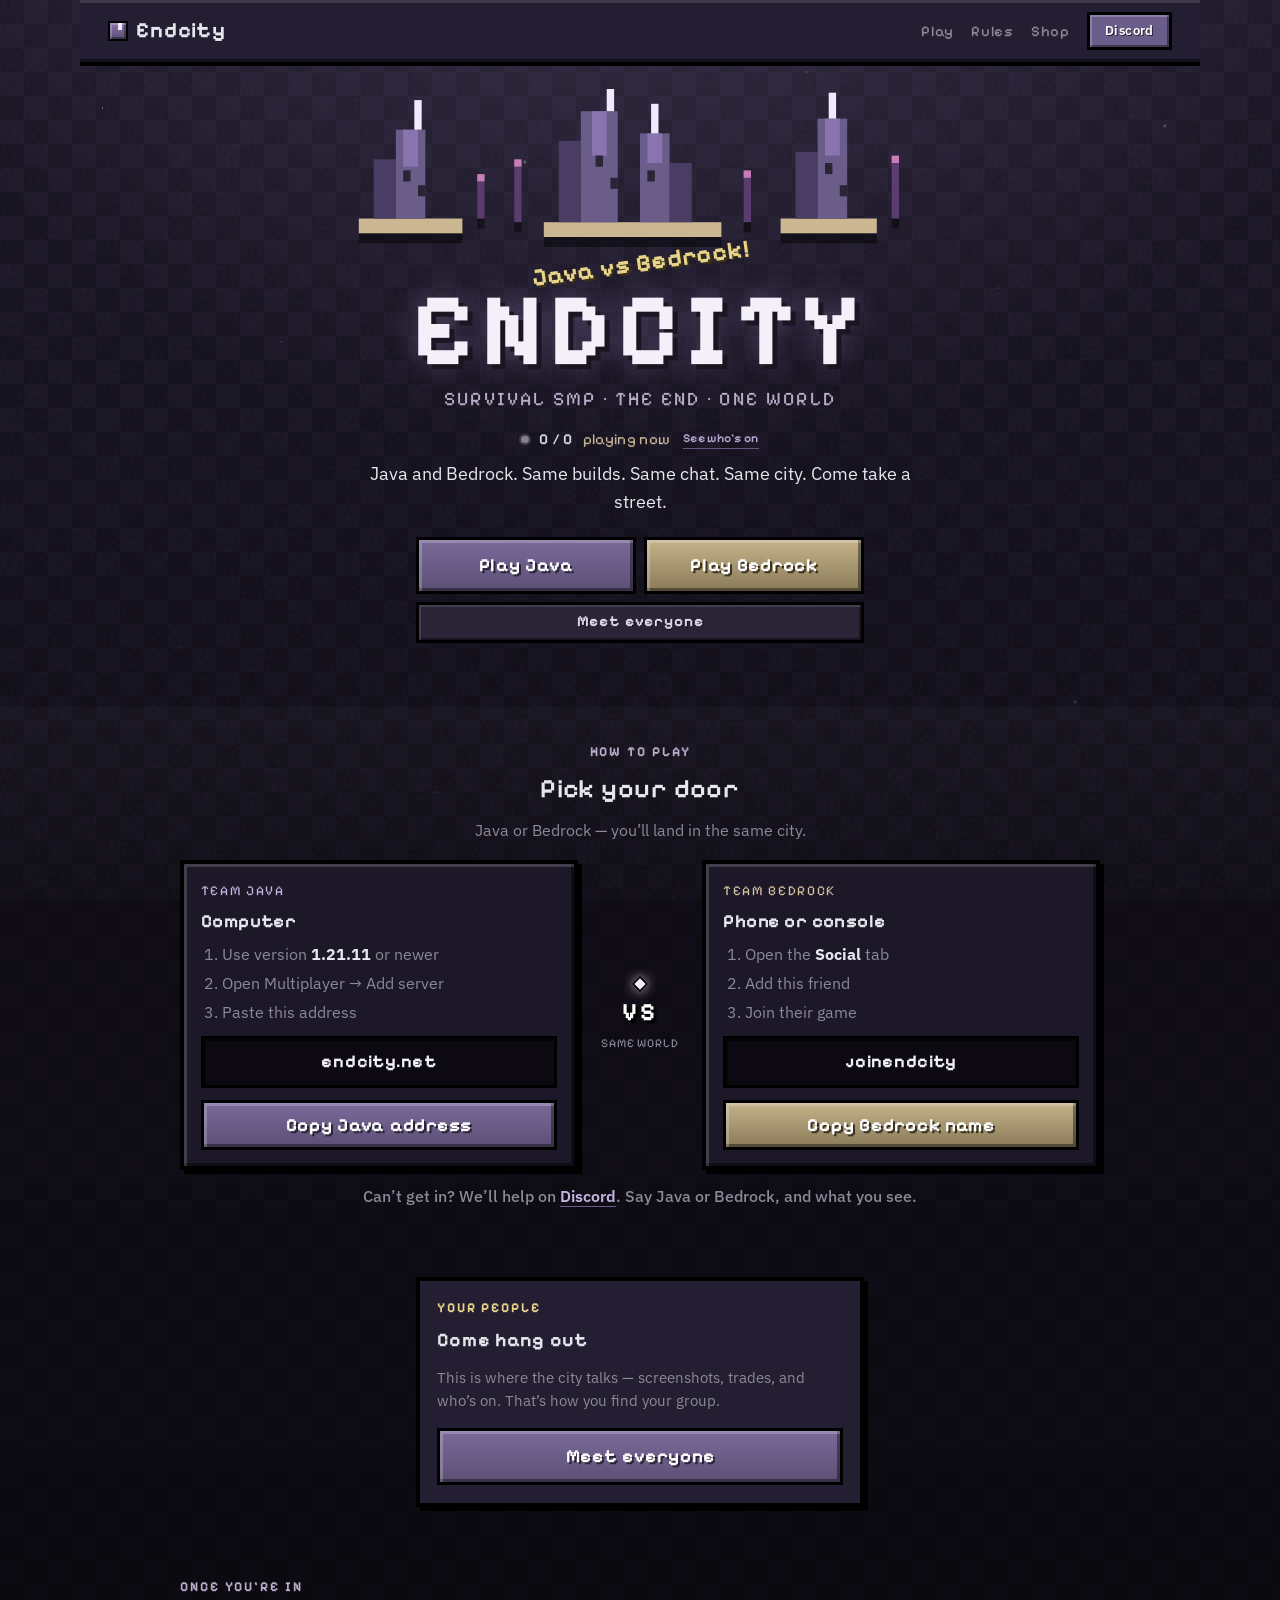
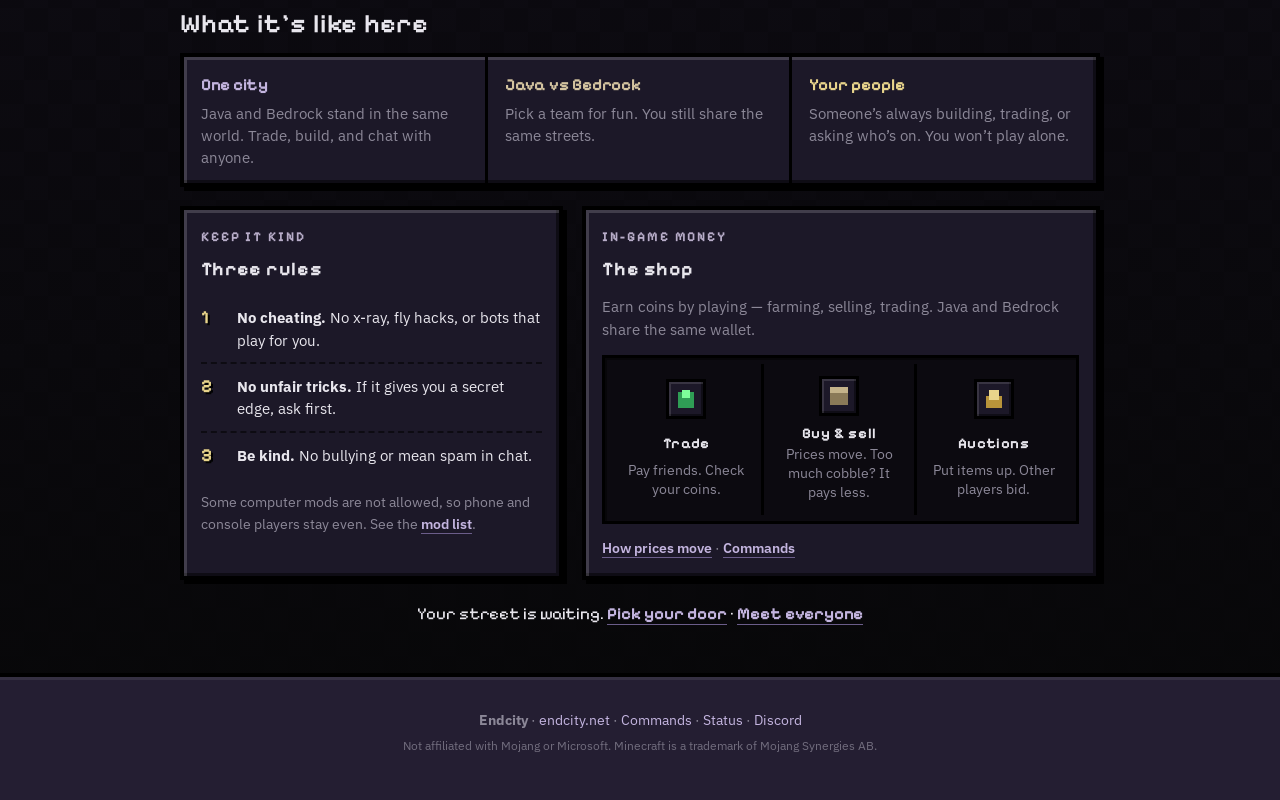
==== commit d5ad5dfa: "yes" ====
--- a/index.html
+++ b/index.html
@@ -31,7 +31,6 @@
     <a class="logo" href="#top"><span class="logo-mark" aria-hidden="true"></span>Endcity</a>
     <nav class="nav" aria-label="Primary">
       <a href="#join">Play</a>
-      <a href="#dispatch">News</a>
       <a href="#rules">Rules</a>
       <a href="#economy">Shop</a>
       <a class="nav-cta" href="https://discord.gg/Z5sZx9cjsC" data-discord-invite target="_blank" rel="noopener noreferrer">Discord</a>
@@ -43,7 +42,6 @@
   <div id="nav-panel" class="nav-panel" hidden>
     <div class="nav-panel-group">
       <a href="#join">Play</a>
-      <a href="#dispatch">News</a>
       <a href="#rules">Rules</a>
       <a href="#economy">Shop</a>
       <a href="commands.html">Commands</a>
@@ -174,11 +172,11 @@
       </div>
     </section>
 
-    <!-- Dispatch / manual blog: edit data/blog-posts.json (newest first), then deploy on Cloudflare Pages. -->
-    <section id="dispatch" class="section section-board" aria-labelledby="dispatch-heading">
+    <!-- Dispatch / manual blog: hidden for now. Edit data/blog-posts.json, then remove hidden from .city-board__news. -->
+    <section id="dispatch" class="section section-board" aria-labelledby="community-heading">
       <div class="section-inner">
-        <div class="city-board">
-          <div class="city-board__news">
+        <div class="city-board city-board--hang-only">
+          <div class="city-board__news" hidden>
             <p class="edition-kicker">What’s happening</p>
             <h2 id="dispatch-heading" class="section-title">From the city</h2>
             <p class="section-intro">Little notes from people already inside. Then go say hi.</p>
--- a/home.css
+++ b/home.css
@@ -837,9 +837,14 @@
   }
 }
 
-.city-board {
-  display: grid;
-  overflow: hidden;
+.city-board--hang-only {
+  max-width: 28rem;
+  margin: 0 auto;
+}
+
+.city-board--hang-only .city-board__hang {
+  border: 0;
+  order: 0;
 }
 
 .city-board__news {
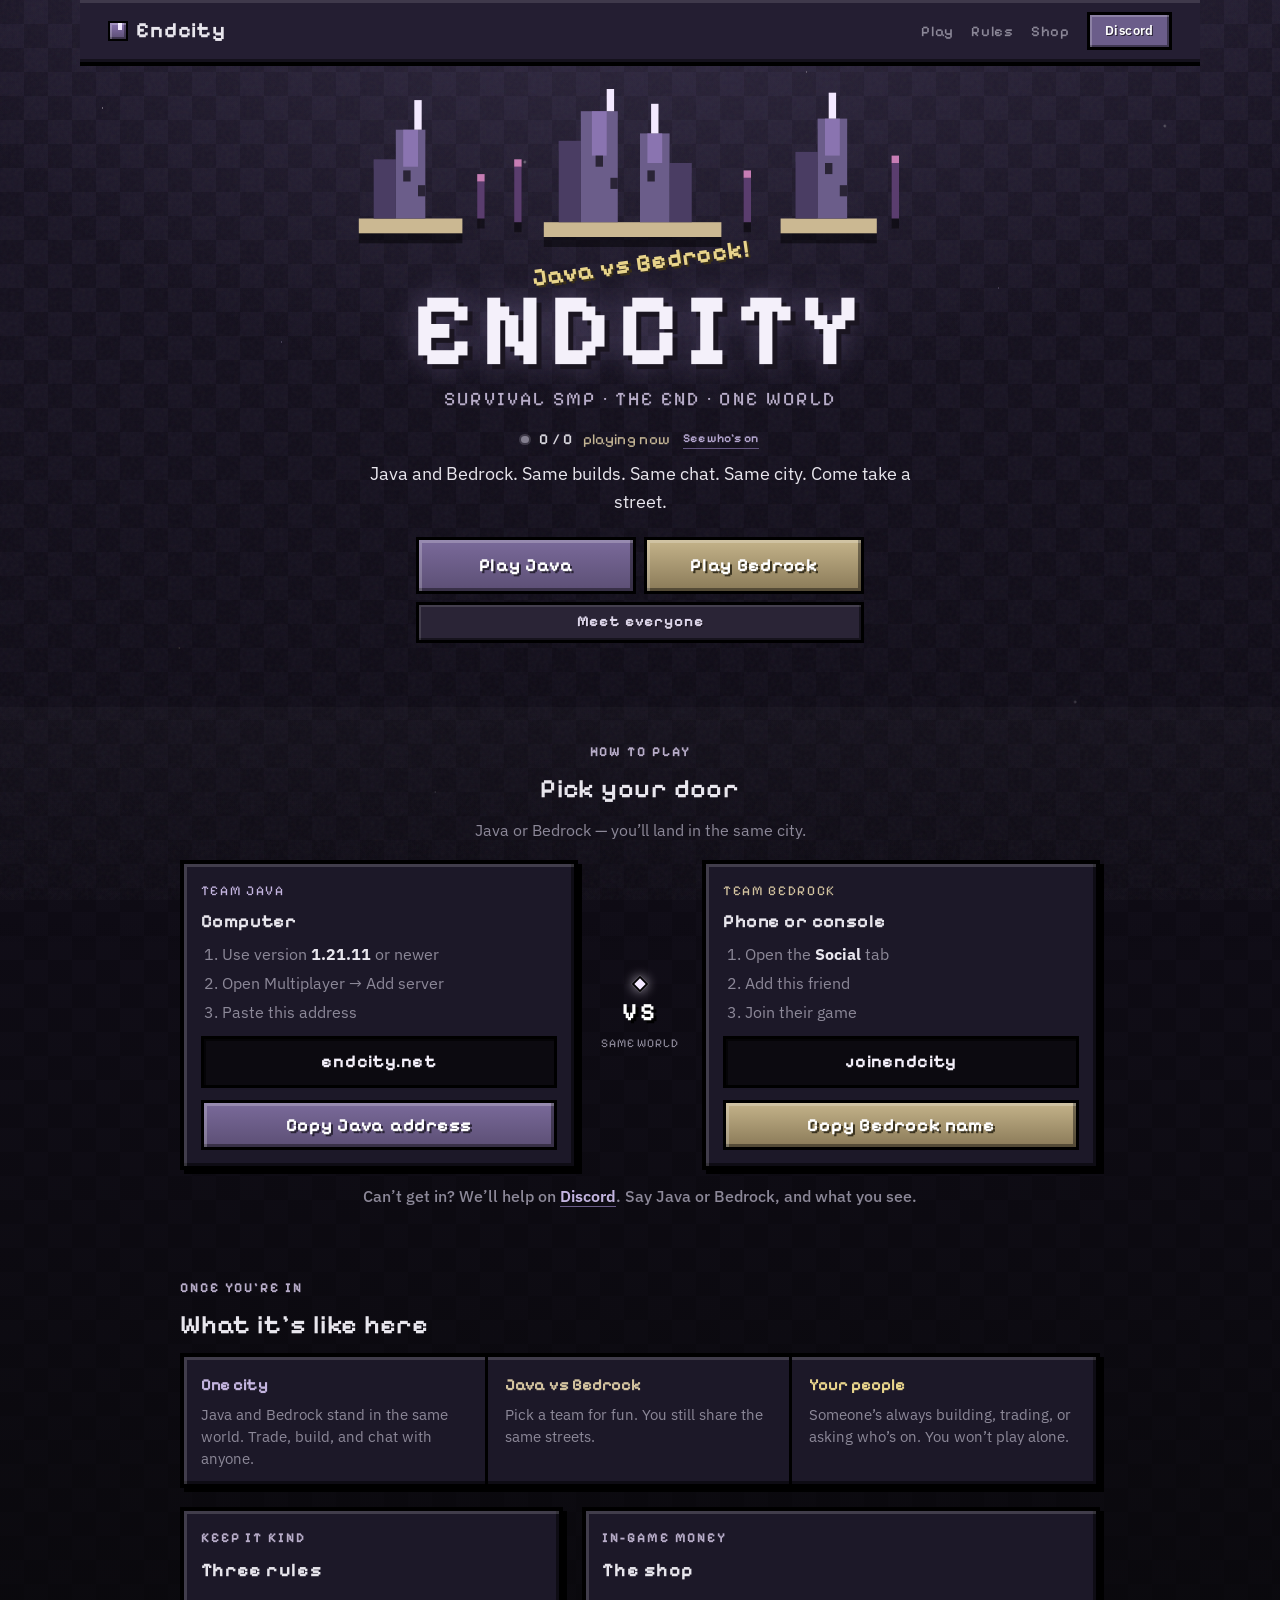
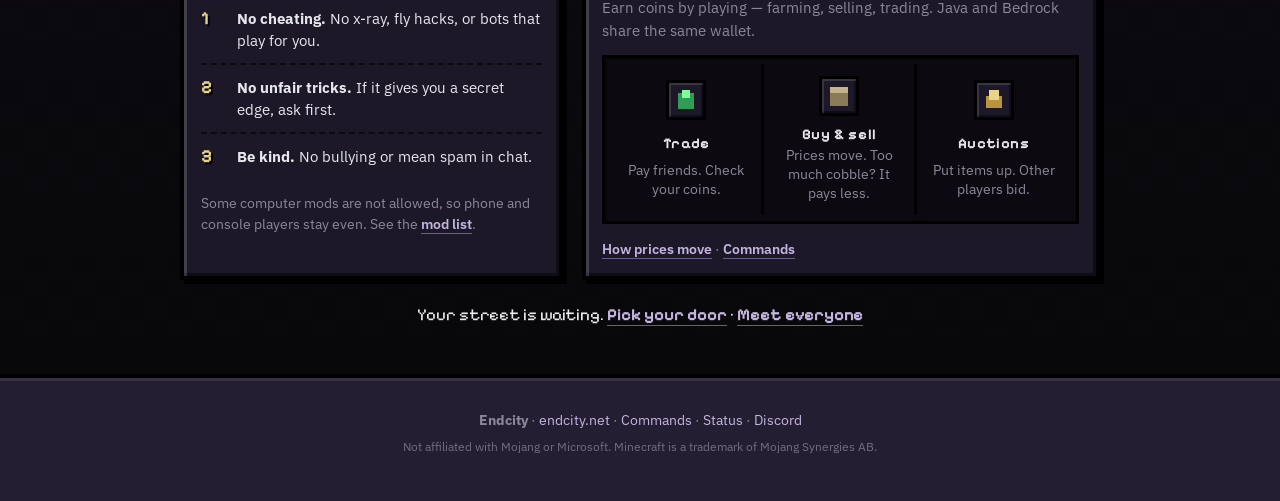
==== commit a7f8e1a7: "status page theme update" ====
--- a/index.html
+++ b/index.html
@@ -172,8 +172,8 @@
       </div>
     </section>
 
-    <!-- Dispatch / manual blog: hidden for now. Edit data/blog-posts.json, then remove hidden from .city-board__news. -->
-    <section id="dispatch" class="section section-board" aria-labelledby="community-heading">
+    <!-- City board (notes + hang out): hidden for now. Remove hidden on this section to show it again. -->
+    <section id="dispatch" class="section section-board" aria-labelledby="community-heading" hidden>
       <div class="section-inner">
         <div class="city-board city-board--hang-only">
           <div class="city-board__news" hidden>
--- a/home.css
+++ b/home.css
@@ -1,6 +1,7 @@
-/* Homepage only — Minecraft End City GUI. Same purple palette. */
-
-.page-home {
+/* Homepage + status — Minecraft End City GUI. Same purple palette. */
+
+.page-home,
+.page-status {
   --end-stone: #d4c4a0;
   --end-stone-dim: #a89878;
   --end-rod: #f3e9ff;
@@ -23,7 +24,8 @@
   color: var(--text);
 }
 
-.page-home .noise {
+.page-home .noise,
+.page-status .noise {
   opacity: 0.04;
 }
 
@@ -46,7 +48,8 @@
 }
 
 /* Inventory-bar header */
-.page-home .site-header {
+.page-home .site-header,
+.page-status .site-header {
   border-bottom: 4px solid #000;
   border-radius: 0;
   background: #241e32;
@@ -57,7 +60,8 @@
     inset 0 -3px 0 rgba(0, 0, 0, 0.45);
 }
 
-.page-home .logo {
+.page-home .logo,
+.page-status .logo {
   font-family: var(--font-mc);
   letter-spacing: 0.04em;
   display: inline-flex;
@@ -66,7 +70,8 @@
   font-size: 1.35rem;
 }
 
-.page-home .logo-mark {
+.page-home .logo-mark,
+.page-status .logo-mark {
   width: 20px;
   height: 20px;
   flex-shrink: 0;
@@ -80,14 +85,17 @@
   image-rendering: pixelated;
 }
 
-.page-home .nav a:not(.nav-cta) {
+.page-home .nav a:not(.nav-cta),
+.page-status .nav a:not(.nav-cta) {
   font-family: var(--font-mc);
   font-size: 0.92rem;
   letter-spacing: 0.04em;
 }
 
 .page-home .nav .nav-cta,
-.page-home .nav-cta--panel {
+.page-home .nav-cta--panel,
+.page-status .nav .nav-cta,
+.page-status .nav-cta--panel {
   border-radius: 0 !important;
   border: 3px solid #000 !important;
   background: #6b5d8a !important;
@@ -99,12 +107,15 @@
 }
 
 .page-home .nav .nav-cta:hover,
-.page-home .nav-cta--panel:hover {
+.page-home .nav-cta--panel:hover,
+.page-status .nav .nav-cta:hover,
+.page-status .nav-cta--panel:hover {
   background: #8a74b0 !important;
   color: #fff !important;
 }
 
-.page-home .nav-panel {
+.page-home .nav-panel,
+.page-status .nav-panel {
   background: #1c1828;
   border-bottom: 4px solid #000;
 }
@@ -379,7 +390,9 @@
 .page-home .btn-hero:focus-visible,
 .page-home .btn-primary:focus-visible,
 .page-home .nav .nav-cta:focus-visible,
-.page-home .dispatch-card__toggle:focus-visible {
+.page-home .dispatch-card__toggle:focus-visible,
+.page-status .nav .nav-cta:focus-visible,
+.page-status .status-range__btn:focus-visible {
   outline: 3px solid #e8d48b;
   outline-offset: 3px;
 }
@@ -1009,7 +1022,8 @@
   }
 }
 
-.page-home .site-footer {
+.page-home .site-footer,
+.page-status .site-footer {
   border-top: 4px solid #000;
   background: #241e32;
   box-shadow: inset 0 3px 0 rgba(255, 255, 255, 0.08);
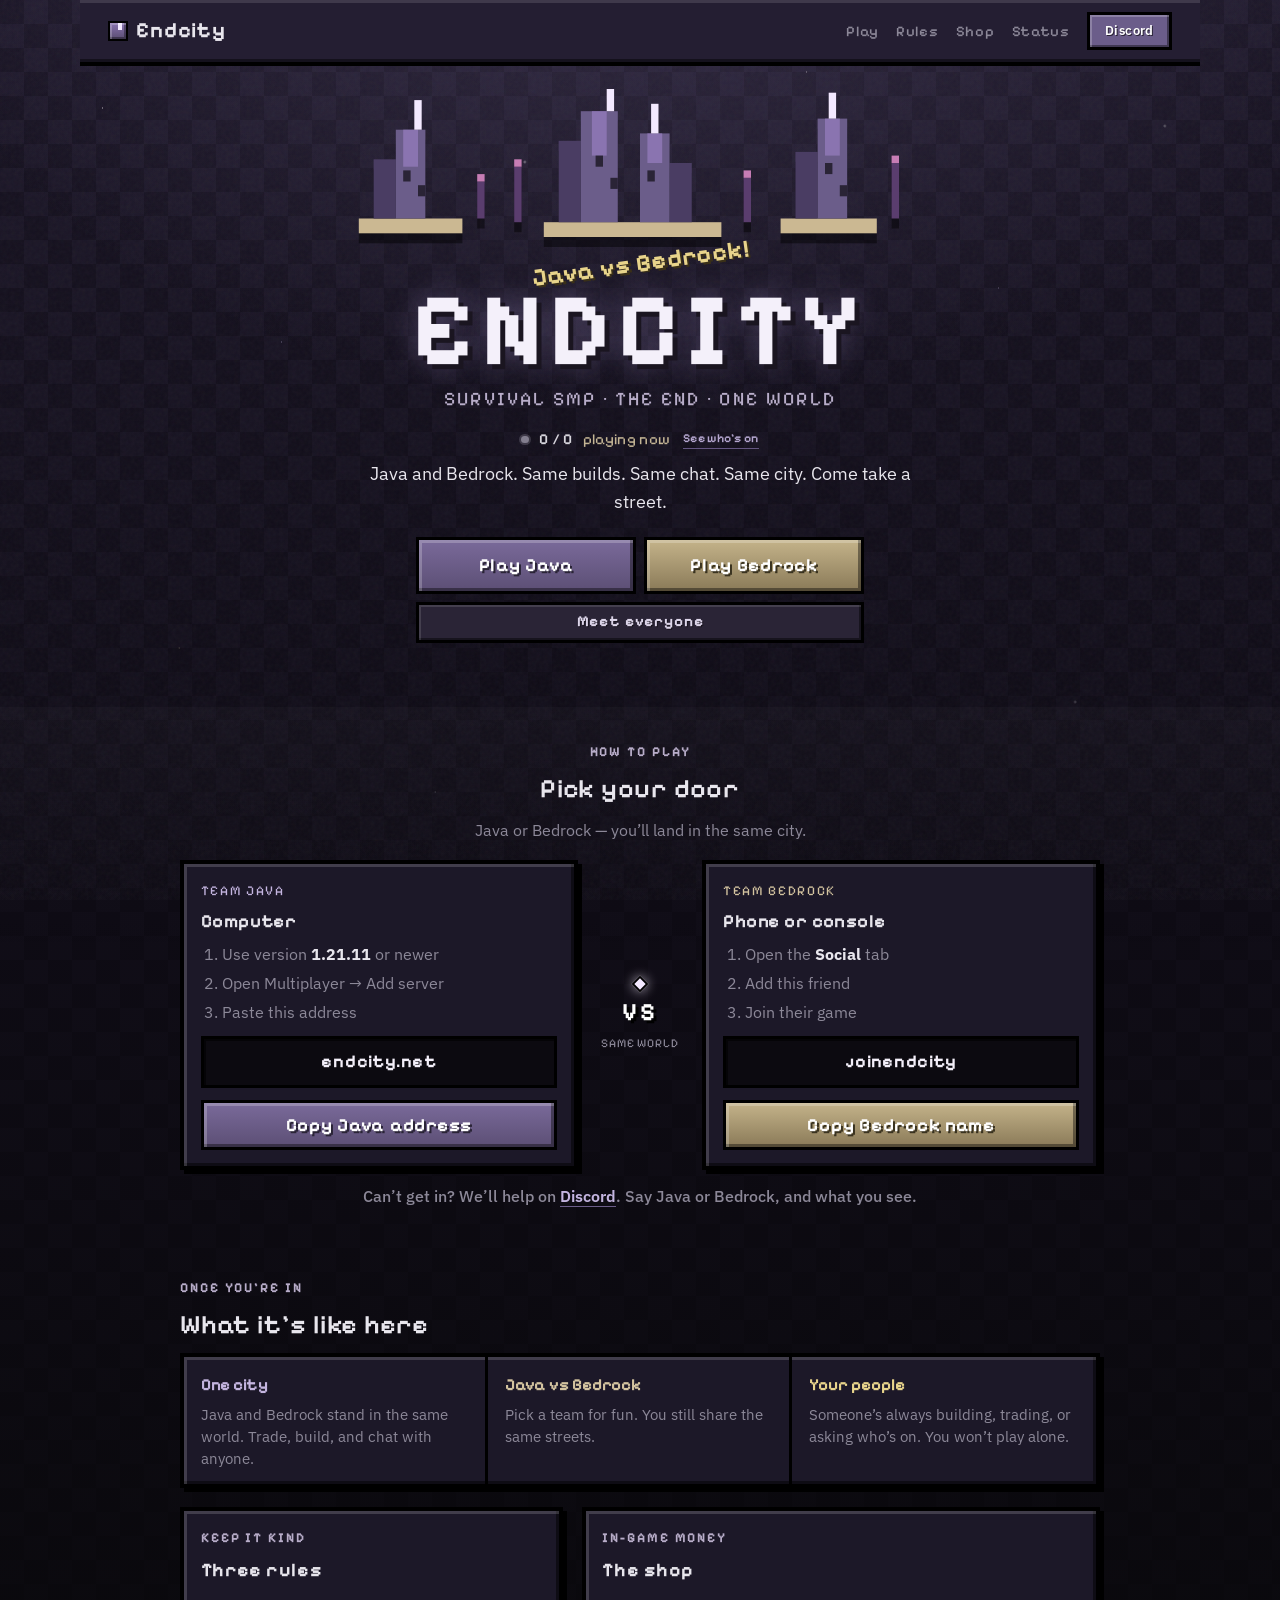
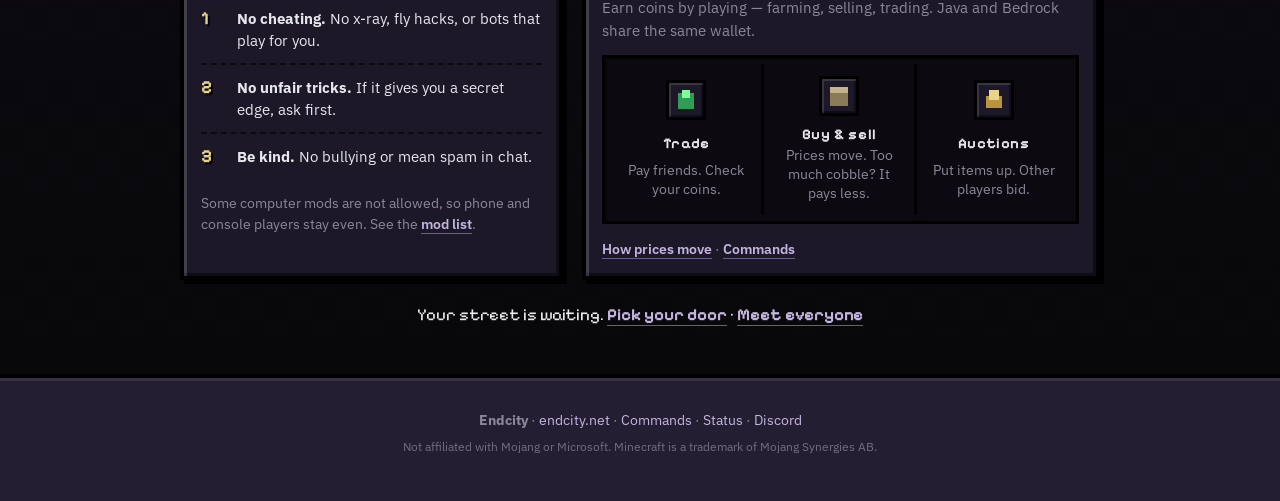
==== commit 2f3d250f: "add status to navbar" ====
--- a/index.html
+++ b/index.html
@@ -33,6 +33,7 @@
       <a href="#join">Play</a>
       <a href="#rules">Rules</a>
       <a href="#economy">Shop</a>
+      <a href="/status">Status</a>
       <a class="nav-cta" href="https://discord.gg/Z5sZx9cjsC" data-discord-invite target="_blank" rel="noopener noreferrer">Discord</a>
     </nav>
     <button type="button" class="nav-toggle" aria-expanded="false" aria-controls="nav-panel" aria-label="Open menu">
@@ -44,8 +45,8 @@
       <a href="#join">Play</a>
       <a href="#rules">Rules</a>
       <a href="#economy">Shop</a>
+      <a href="/status">Status</a>
       <a href="commands.html">Commands</a>
-      <a href="/status">Status</a>
       <a class="nav-cta nav-cta--panel" href="https://discord.gg/Z5sZx9cjsC" data-discord-invite target="_blank" rel="noopener noreferrer">Discord</a>
     </div>
   </div>
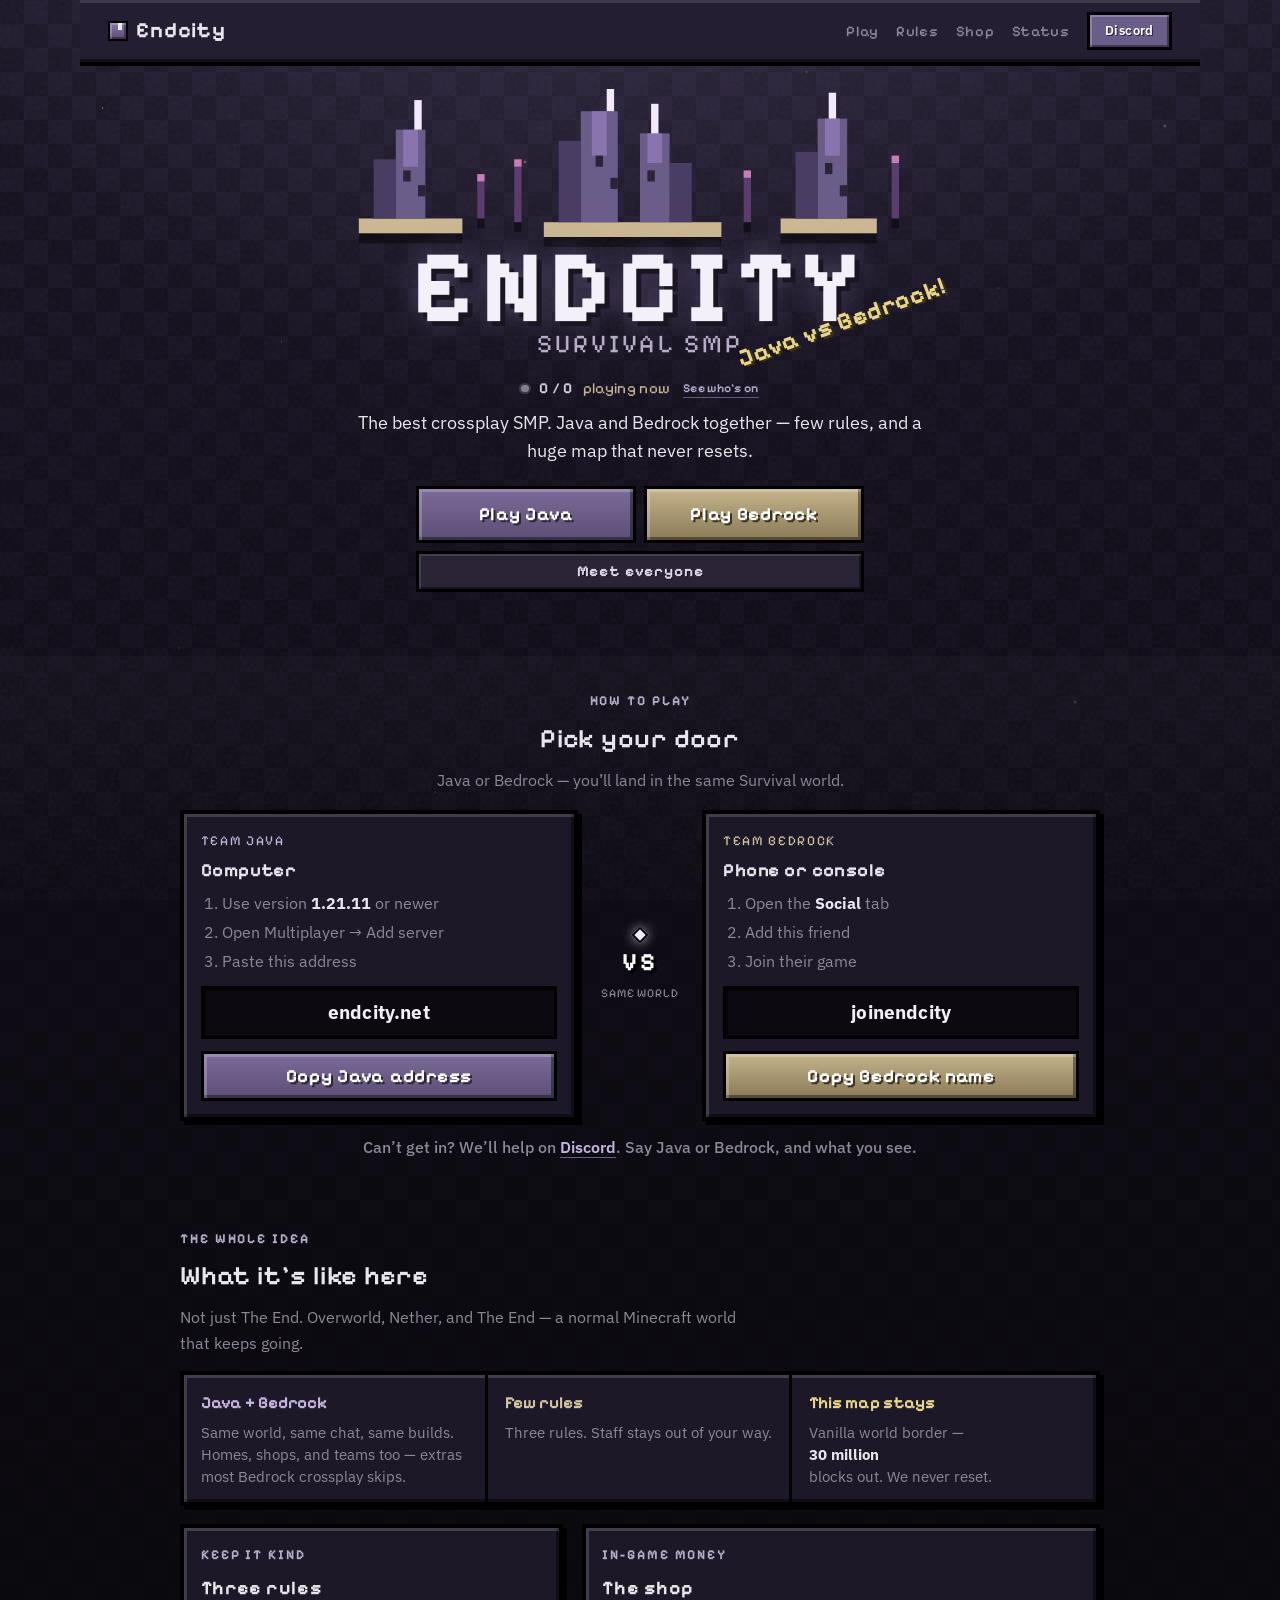
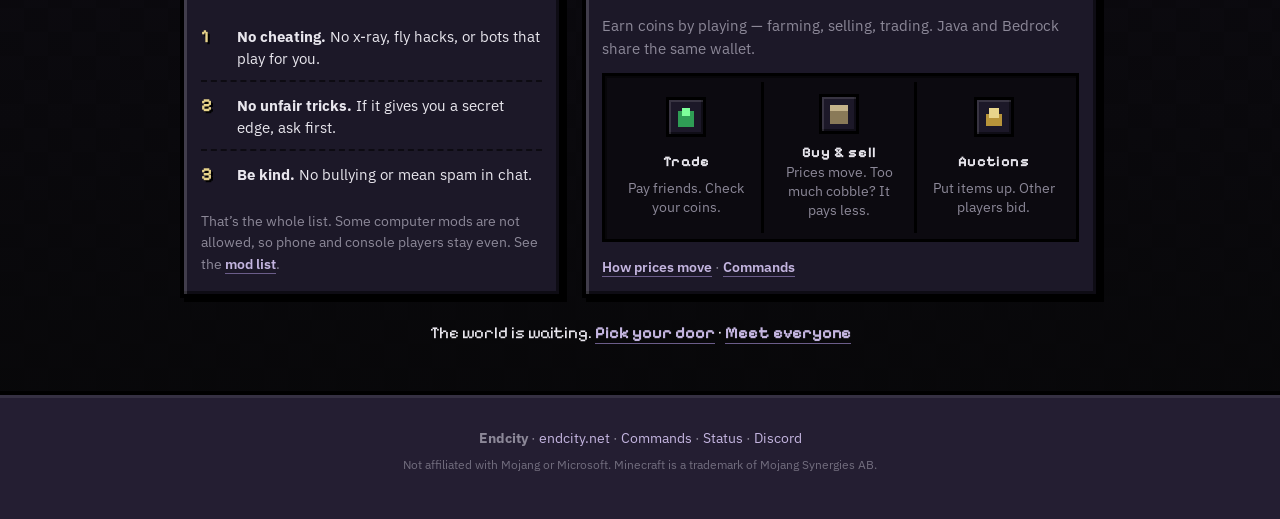
==== commit 29a8f7f3: "redesign hero and update mods page" ====
--- a/index.html
+++ b/index.html
@@ -3,7 +3,7 @@
 <head>
   <meta charset="UTF-8" />
   <meta name="viewport" content="width=device-width, initial-scale=1" />
-  <meta name="description" content="Endcity Survival — Java vs Bedrock on one Minecraft world. Come join at endcity.net." />
+  <meta name="description" content="Endcity — a Survival Minecraft SMP. Java and Bedrock on one regular world, few rules, a huge map, and we never reset. Play at endcity.net." />
   <meta name="theme-color" content="#241e32" />
   <meta name="color-scheme" content="dark" />
   <link rel="canonical" href="https://endcity.net/" />
@@ -11,12 +11,12 @@
   <meta property="og:type" content="website" />
   <meta property="og:locale" content="en_US" />
   <meta property="og:url" content="https://endcity.net/" />
-  <meta property="og:title" content="Endcity — Java vs Bedrock" />
-  <meta property="og:description" content="Java vs Bedrock on one Minecraft world. Come join at endcity.net." />
+  <meta property="og:title" content="Endcity — Survival SMP" />
+  <meta property="og:description" content="Java and Bedrock on one regular Survival world. Few rules, a huge map, and we never reset. Play at endcity.net." />
   <meta name="twitter:card" content="summary" />
-  <meta name="twitter:title" content="Endcity — Java vs Bedrock" />
-  <meta name="twitter:description" content="Java vs Bedrock on one Minecraft world. Come join at endcity.net." />
-  <title>Endcity — Java vs Bedrock</title>
+  <meta name="twitter:title" content="Endcity — Survival SMP" />
+  <meta name="twitter:description" content="Java and Bedrock on one regular Survival world. Few rules, a huge map, and we never reset. Play at endcity.net." />
+  <title>Endcity — Survival SMP</title>
   <link rel="preconnect" href="https://fonts.googleapis.com" />
   <link rel="preconnect" href="https://fonts.gstatic.com" crossorigin />
   <link href="https://fonts.googleapis.com/css2?family=IBM+Plex+Sans:ital,wght@0,400;0,500;0,600;0,700;1,400&family=Pixelify+Sans:wght@400;500;600;700&display=swap" rel="stylesheet" />
@@ -109,9 +109,11 @@
       </div>
 
       <div class="mc-title">
-        <p class="mc-splash">Java vs Bedrock!</p>
-        <h1 id="intro-heading" class="intro-title">Endcity</h1>
-        <p class="mc-title-sub">Survival SMP · The End · One world</p>
+        <div class="mc-title-mark">
+          <h1 id="intro-heading" class="intro-title">Endcity</h1>
+          <p class="mc-splash">Java vs Bedrock!</p>
+        </div>
+        <p class="mc-title-sub">Survival SMP</p>
         <p class="hero-playercount" id="hero-playercount" aria-live="polite">
           <span class="hero-playercount__dot" id="hero-playercount-dot" aria-hidden="true"></span>
           <span class="hero-playercount__nums">
@@ -120,7 +122,7 @@
           <span class="hero-playercount__suffix">playing now</span>
           <a class="domain-link hero-playercount__link" href="/status">See who’s on</a>
         </p>
-        <p class="hero-deck">Java and Bedrock. Same builds. Same chat. Same city. Come take a street.</p>
+        <p class="hero-deck">The best crossplay SMP. Java and Bedrock together — few rules, and a huge map that never resets.</p>
         <div class="hero-actions hero-actions--primary">
           <a class="btn btn-hero" href="#join-java">Play Java</a>
           <a class="btn btn-hero btn-hero--bedrock" href="#join-bedrock">Play Bedrock</a>
@@ -135,7 +137,7 @@
       <div class="section-inner">
         <p class="edition-kicker">How to play</p>
         <h2 id="join-heading" class="section-title play-now__title">Pick your door</h2>
-        <p class="play-now__lead">Java or Bedrock — you’ll land in the same city.</p>
+        <p class="play-now__lead">Java or Bedrock — you’ll land in the same Survival world.</p>
 
         <div class="edition-arena">
           <article class="edition-card edition-card--java" id="join-java">
@@ -197,21 +199,22 @@
 
     <section id="about" class="section section-city" aria-labelledby="city-heading">
       <div class="section-inner">
-        <p class="edition-kicker">Once you’re in</p>
+        <p class="edition-kicker">The whole idea</p>
         <h2 id="city-heading" class="section-title">What it’s like here</h2>
+        <p class="section-intro">Not just The End. Overworld, Nether, and The End — a normal Minecraft world that keeps going.</p>
 
         <ul class="city-motto">
           <li>
-            <strong>One city</strong>
-            <span>Java and Bedrock stand in the same world. Trade, build, and chat with anyone.</span>
+            <strong>Java + Bedrock</strong>
+            <span>Same world, same chat, same builds. Homes, shops, and teams too — extras most Bedrock crossplay skips.</span>
           </li>
           <li>
-            <strong>Java vs Bedrock</strong>
-            <span>Pick a team for fun. You still share the same streets.</span>
+            <strong>Few rules</strong>
+            <span>Three rules. Staff stays out of your way.</span>
           </li>
           <li>
-            <strong>Your people</strong>
-            <span>Someone’s always building, trading, or asking who’s on. You won’t play alone.</span>
+            <strong>This map stays</strong>
+            <span>Vanilla world border — <span class="world-size">30 million</span> blocks out. We never reset.</span>
           </li>
         </ul>
 
@@ -233,7 +236,7 @@
                 <span><strong>Be kind.</strong> No bullying or mean spam in chat.</span>
               </li>
             </ol>
-            <p class="city-pane__foot">Some computer mods are not allowed, so phone and console players stay even. See the <a class="domain-link" href="mods.html">mod list</a>.</p>
+            <p class="city-pane__foot">That’s the whole list. Some computer mods are not allowed, so phone and console players stay even. See the <a class="domain-link" href="mods.html">mod list</a>.</p>
           </article>
 
           <article class="city-chest" id="economy">
@@ -266,7 +269,7 @@
         </div>
 
         <p class="city-close">
-          Your street is waiting.
+          The world is waiting.
           <a class="domain-link" href="#join">Pick your door</a>
           <span aria-hidden="true"> · </span>
           <a class="domain-link" href="https://discord.gg/Z5sZx9cjsC" data-discord-invite target="_blank" rel="noopener noreferrer">Meet everyone</a>
--- a/home.css
+++ b/home.css
@@ -1,7 +1,10 @@
-/* Homepage + status — Minecraft End City GUI. Same purple palette. */
+/* Homepage, status, economy, commands, and mods — Minecraft End City GUI. Same purple palette. */
 
 .page-home,
-.page-status {
+.page-status,
+.page-economy,
+.page-commands,
+.page-mods {
   --end-stone: #d4c4a0;
   --end-stone-dim: #a89878;
   --end-rod: #f3e9ff;
@@ -25,7 +28,10 @@
 }
 
 .page-home .noise,
-.page-status .noise {
+.page-status .noise,
+.page-economy .noise,
+.page-commands .noise,
+.page-mods .noise {
   opacity: 0.04;
 }
 
@@ -49,7 +55,10 @@
 
 /* Inventory-bar header */
 .page-home .site-header,
-.page-status .site-header {
+.page-status .site-header,
+.page-economy .site-header,
+.page-commands .site-header,
+.page-mods .site-header {
   border-bottom: 4px solid #000;
   border-radius: 0;
   background: #241e32;
@@ -61,7 +70,10 @@
 }
 
 .page-home .logo,
-.page-status .logo {
+.page-status .logo,
+.page-economy .logo,
+.page-commands .logo,
+.page-mods .logo {
   font-family: var(--font-mc);
   letter-spacing: 0.04em;
   display: inline-flex;
@@ -71,7 +83,10 @@
 }
 
 .page-home .logo-mark,
-.page-status .logo-mark {
+.page-status .logo-mark,
+.page-economy .logo-mark,
+.page-commands .logo-mark,
+.page-mods .logo-mark {
   width: 20px;
   height: 20px;
   flex-shrink: 0;
@@ -86,7 +101,10 @@
 }
 
 .page-home .nav a:not(.nav-cta),
-.page-status .nav a:not(.nav-cta) {
+.page-status .nav a:not(.nav-cta),
+.page-economy .nav a:not(.nav-cta),
+.page-commands .nav a:not(.nav-cta),
+.page-mods .nav a:not(.nav-cta) {
   font-family: var(--font-mc);
   font-size: 0.92rem;
   letter-spacing: 0.04em;
@@ -95,7 +113,13 @@
 .page-home .nav .nav-cta,
 .page-home .nav-cta--panel,
 .page-status .nav .nav-cta,
-.page-status .nav-cta--panel {
+.page-status .nav-cta--panel,
+.page-economy .nav .nav-cta,
+.page-economy .nav-cta--panel,
+.page-commands .nav .nav-cta,
+.page-commands .nav-cta--panel,
+.page-mods .nav .nav-cta,
+.page-mods .nav-cta--panel {
   border-radius: 0 !important;
   border: 3px solid #000 !important;
   background: #6b5d8a !important;
@@ -109,13 +133,22 @@
 .page-home .nav .nav-cta:hover,
 .page-home .nav-cta--panel:hover,
 .page-status .nav .nav-cta:hover,
-.page-status .nav-cta--panel:hover {
+.page-status .nav-cta--panel:hover,
+.page-economy .nav .nav-cta:hover,
+.page-economy .nav-cta--panel:hover,
+.page-commands .nav .nav-cta:hover,
+.page-commands .nav-cta--panel:hover,
+.page-mods .nav .nav-cta:hover,
+.page-mods .nav-cta--panel:hover {
   background: #8a74b0 !important;
   color: #fff !important;
 }
 
 .page-home .nav-panel,
-.page-status .nav-panel {
+.page-status .nav-panel,
+.page-economy .nav-panel,
+.page-commands .nav-panel,
+.page-mods .nav-panel {
   background: #1c1828;
   border-bottom: 4px solid #000;
 }
@@ -161,16 +194,10 @@
   padding: 0 0.5rem 1.75rem;
 }
 
-.mc-splash {
+.mc-title-mark {
+  position: relative;
   display: inline-block;
-  margin: 0;
-  font-family: var(--font-mc);
-  font-size: clamp(1.05rem, 3vw, 1.55rem);
-  font-weight: 700;
-  color: #e8d48b;
-  text-shadow: 2px 2px 0 #3a3018;
-  transform: rotate(-8deg);
-  letter-spacing: 0.02em;
+  overflow: visible;
 }
 
 .page-home .intro-title {
@@ -179,18 +206,37 @@
   font-weight: 700;
   letter-spacing: 0.06em;
   text-transform: uppercase;
-  line-height: 0.92;
-  margin: 0.15rem 0 0.35rem;
+  line-height: 0.82;
+  margin: 0.15rem 0 0;
   color: #f4f0fa;
   text-shadow:
     5px 5px 0 #1a1520,
     0 0 28px rgba(157, 139, 201, 0.4);
 }
 
+.mc-splash {
+  position: absolute;
+  right: 0;
+  bottom: 0.08em;
+  z-index: 2;
+  display: inline-block;
+  margin: 0;
+  white-space: nowrap;
+  font-family: var(--font-mc);
+  font-size: clamp(1.05rem, 3vw, 1.55rem);
+  font-weight: 700;
+  color: #e8d48b;
+  text-shadow: 2px 2px 0 #3a3018;
+  letter-spacing: 0.02em;
+  transform: translate(38%, 34%) rotate(-20deg);
+  transform-origin: center;
+  pointer-events: none;
+}
+
 .mc-title-sub {
-  margin: 0 0 0.85rem;
-  font-family: var(--font-mc);
-  font-size: clamp(0.95rem, 2.2vw, 1.2rem);
+  margin: -0.4rem 0 0.85rem;
+  font-family: var(--font-mc);
+  font-size: clamp(0.95rem, 2.2vw, 1.6rem);
   letter-spacing: 0.12em;
   text-transform: uppercase;
   color: var(--accent-muted);
@@ -392,7 +438,14 @@
 .page-home .nav .nav-cta:focus-visible,
 .page-home .dispatch-card__toggle:focus-visible,
 .page-status .nav .nav-cta:focus-visible,
-.page-status .status-range__btn:focus-visible {
+.page-status .status-range__btn:focus-visible,
+.page-economy .nav .nav-cta:focus-visible,
+.page-economy .btn-hero:focus-visible,
+.page-commands .nav .nav-cta:focus-visible,
+.page-commands .btn-hero:focus-visible,
+.page-commands .cmd-jump a:focus-visible,
+.page-mods .nav .nav-cta:focus-visible,
+.page-mods .domain-link:focus-visible {
   outline: 3px solid #e8d48b;
   outline-offset: 3px;
 }
@@ -457,10 +510,10 @@
 .page-home .join-address code {
   display: block;
   padding: 0.55rem 0.7rem;
-  font-family: var(--font-mc);
-  font-size: 1.12rem;
-  font-weight: 700;
-  letter-spacing: 0.04em;
+  font-family: var(--font-sans);
+  font-size: 1.2rem;
+  font-weight: 700;
+  letter-spacing: 0.01em;
   text-align: center;
   color: #f4f0fa;
   border-radius: 0;
@@ -642,6 +695,13 @@
   font-size: 0.95rem;
   line-height: 1.45;
   color: var(--text-muted);
+}
+
+.page-home .city-motto .world-size {
+  font-family: var(--font-sans);
+  font-variant-numeric: tabular-nums;
+  font-weight: 700;
+  color: var(--text);
 }
 
 .city-split {
@@ -1023,7 +1083,10 @@
 }
 
 .page-home .site-footer,
-.page-status .site-footer {
+.page-status .site-footer,
+.page-economy .site-footer,
+.page-commands .site-footer,
+.page-mods .site-footer {
   border-top: 4px solid #000;
   background: #241e32;
   box-shadow: inset 0 3px 0 rgba(255, 255, 255, 0.08);
@@ -1039,8 +1102,8 @@
   }
 
   .mc-splash {
-    transform: rotate(-4deg);
-    font-size: 1.05rem;
+    font-size: 0.95rem;
+    transform: translate(32%, 36%) rotate(-20deg);
   }
 
   .page-home .mc-title .hero-actions .btn-hero {
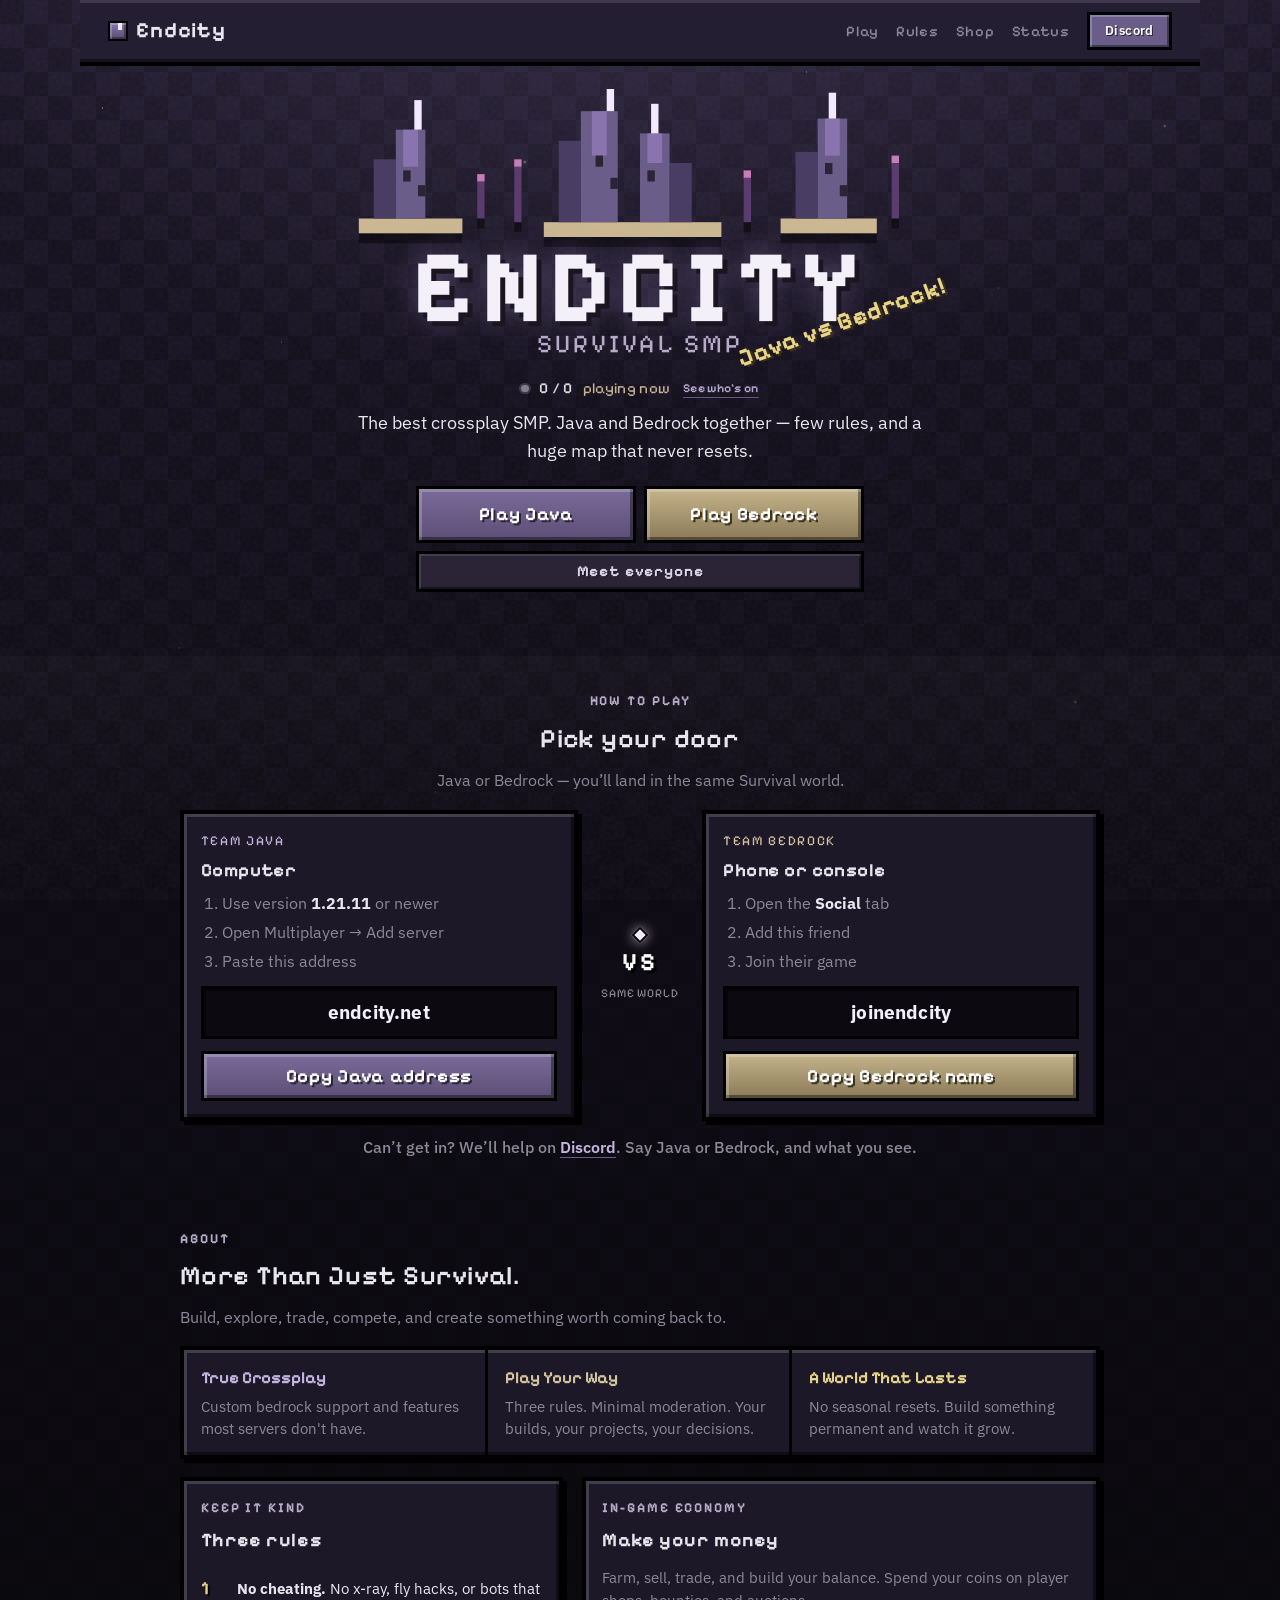
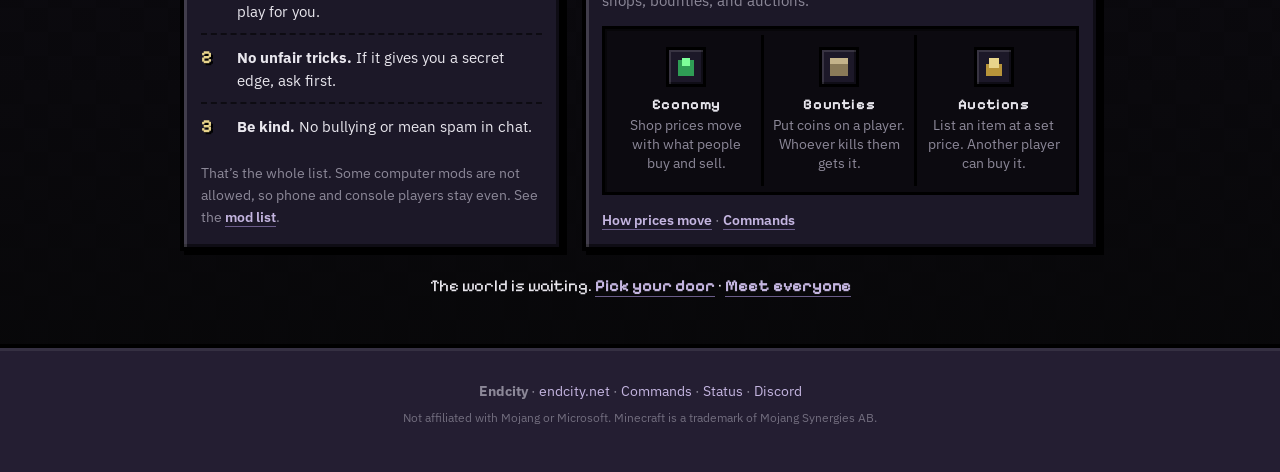
==== commit 083b9307: "update" ====
--- a/index.html
+++ b/index.html
@@ -199,22 +199,22 @@
 
     <section id="about" class="section section-city" aria-labelledby="city-heading">
       <div class="section-inner">
-        <p class="edition-kicker">The whole idea</p>
-        <h2 id="city-heading" class="section-title">What it’s like here</h2>
-        <p class="section-intro">Not just The End. Overworld, Nether, and The End — a normal Minecraft world that keeps going.</p>
+        <p class="edition-kicker">About</p>
+        <h2 id="city-heading" class="section-title">More Than Just Survival.</h2>
+        <p class="section-intro">Build, explore, trade, compete, and create something worth coming back to.</p>
 
         <ul class="city-motto">
           <li>
-            <strong>Java + Bedrock</strong>
-            <span>Same world, same chat, same builds. Homes, shops, and teams too — extras most Bedrock crossplay skips.</span>
+            <strong>True Crossplay</strong>
+            <span>Custom bedrock support and features most servers don't have.</span>
           </li>
           <li>
-            <strong>Few rules</strong>
-            <span>Three rules. Staff stays out of your way.</span>
+            <strong>Play Your Way</strong>
+            <span>Three rules. Minimal moderation. Your builds, your projects, your decisions.</span>
           </li>
           <li>
-            <strong>This map stays</strong>
-            <span>Vanilla world border — <span class="world-size">30 million</span> blocks out. We never reset.</span>
+            <strong>A World That Lasts</strong>
+            <span>No seasonal resets. Build something permanent and watch it grow.</span>
           </li>
         </ul>
 
@@ -240,24 +240,24 @@
           </article>
 
           <article class="city-chest" id="economy">
-            <p class="edition-kicker">In-game money</p>
-            <h3 class="city-pane__title">The shop</h3>
-            <p class="city-chest__lead">Earn coins by playing — farming, selling, trading. Java and Bedrock share the same wallet.</p>
+            <p class="edition-kicker">In-game economy</p>
+            <h3 class="city-pane__title">Make your money</h3>
+            <p class="city-chest__lead">Farm, sell, trade, and build your balance. Spend your coins on player shops, bounties, and auctions.</p>
             <ul class="city-hotbar">
               <li>
                 <span class="city-slot city-slot--trade" aria-hidden="true"></span>
-                <strong>Trade</strong>
-                <span>Pay friends. Check your coins.</span>
+                <strong>Economy</strong>
+                <span>Shop prices move with what people buy and sell.</span>
               </li>
               <li>
                 <span class="city-slot city-slot--shop" aria-hidden="true"></span>
-                <strong>Buy &amp; sell</strong>
-                <span>Prices move. Too much cobble? It pays less.</span>
+                <strong>Bounties</strong>
+                <span>Put coins on a player. Whoever kills them gets it.</span>
               </li>
               <li>
                 <span class="city-slot city-slot--auction" aria-hidden="true"></span>
                 <strong>Auctions</strong>
-                <span>Put items up. Other players bid.</span>
+                <span>List an item at a set price. Another player can buy it.</span>
               </li>
             </ul>
             <p class="city-pane__foot">
--- a/home.css
+++ b/home.css
@@ -697,13 +697,6 @@
   color: var(--text-muted);
 }
 
-.page-home .city-motto .world-size {
-  font-family: var(--font-sans);
-  font-variant-numeric: tabular-nums;
-  font-weight: 700;
-  color: var(--text);
-}
-
 .city-split {
   display: grid;
   gap: 1rem;
